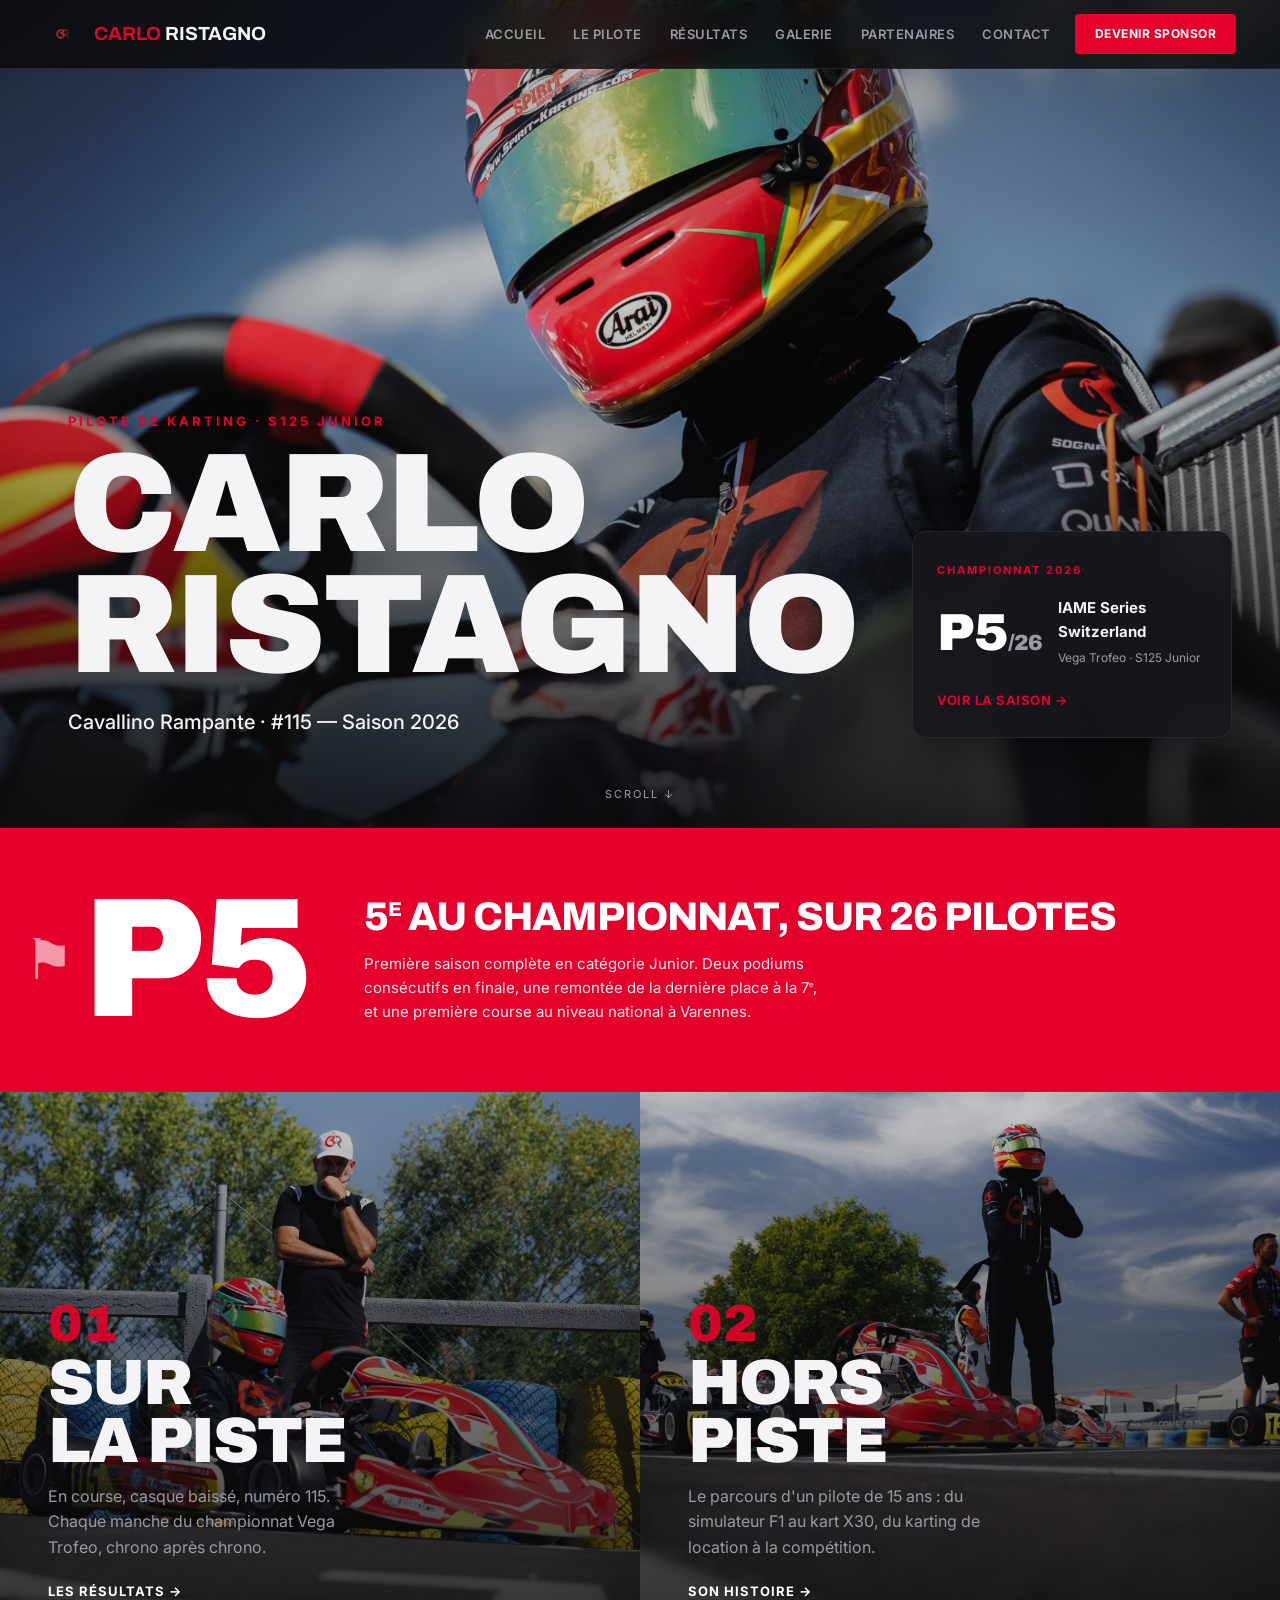
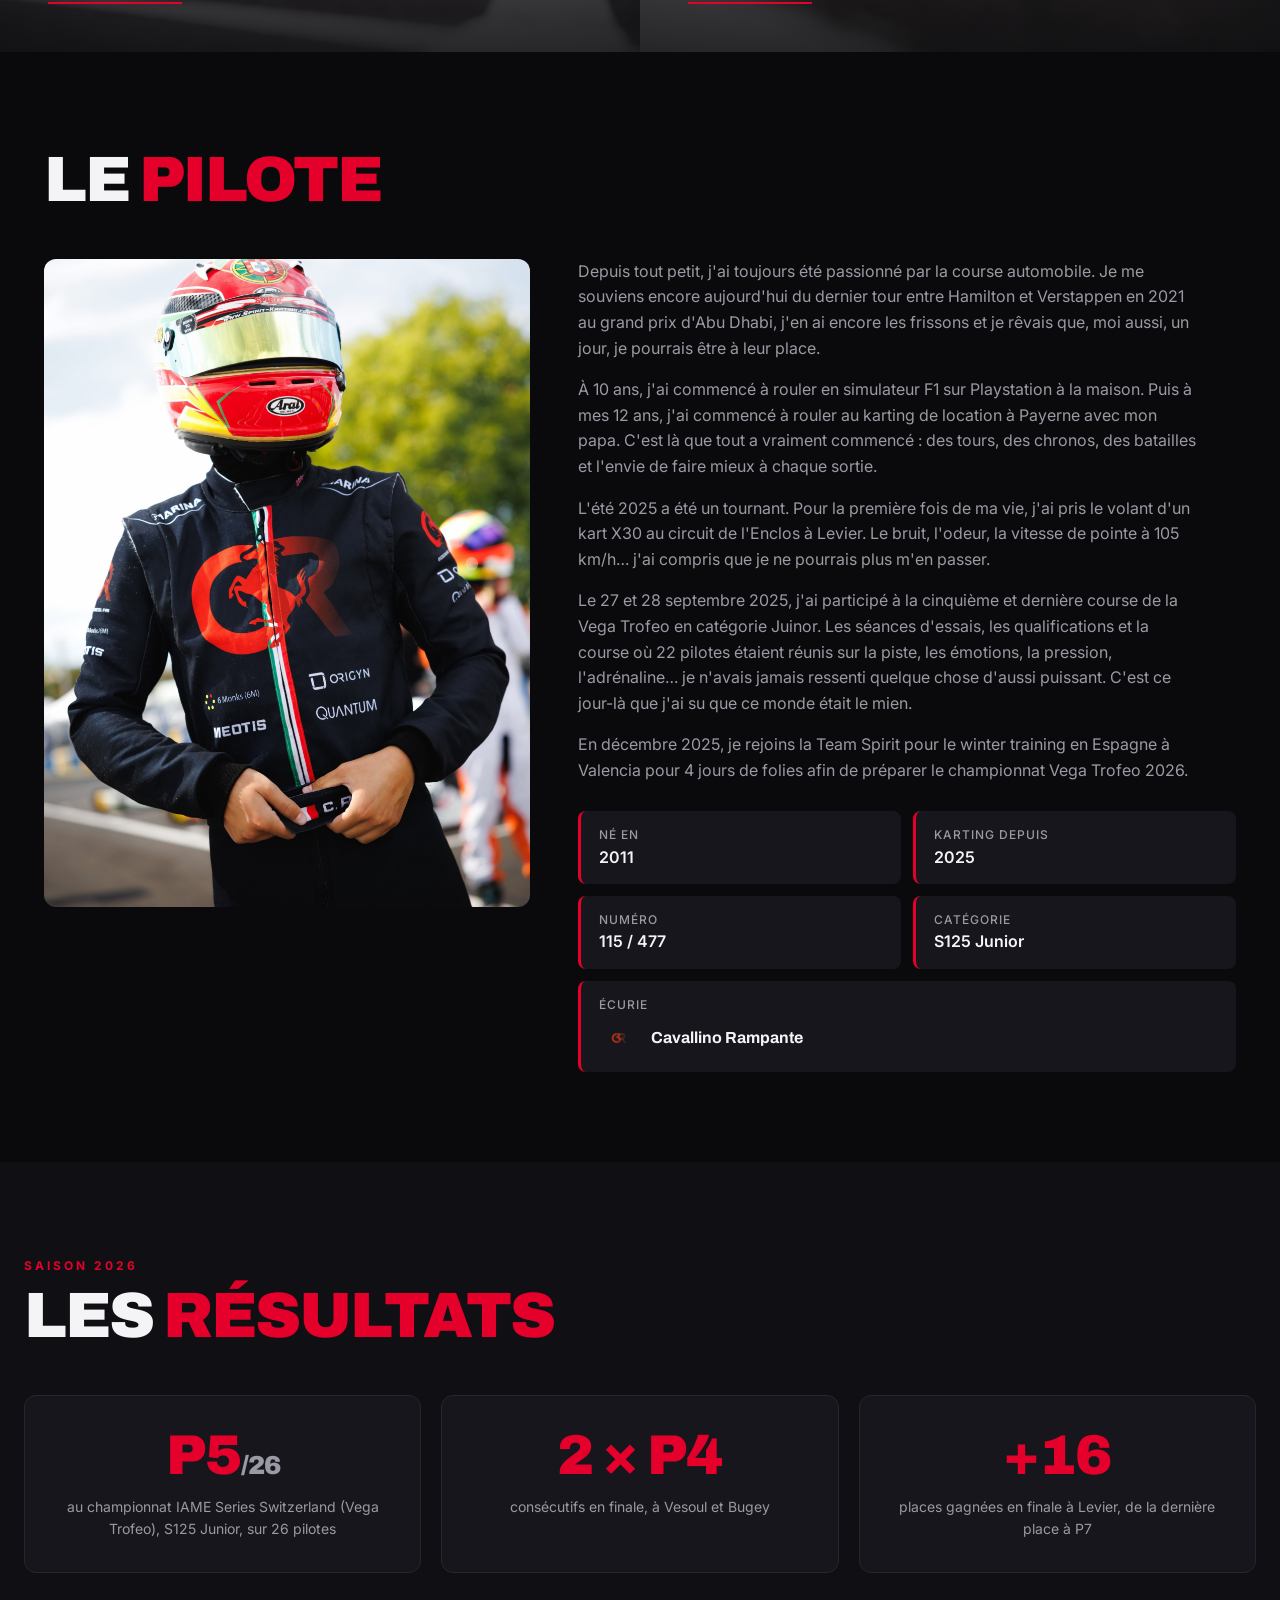
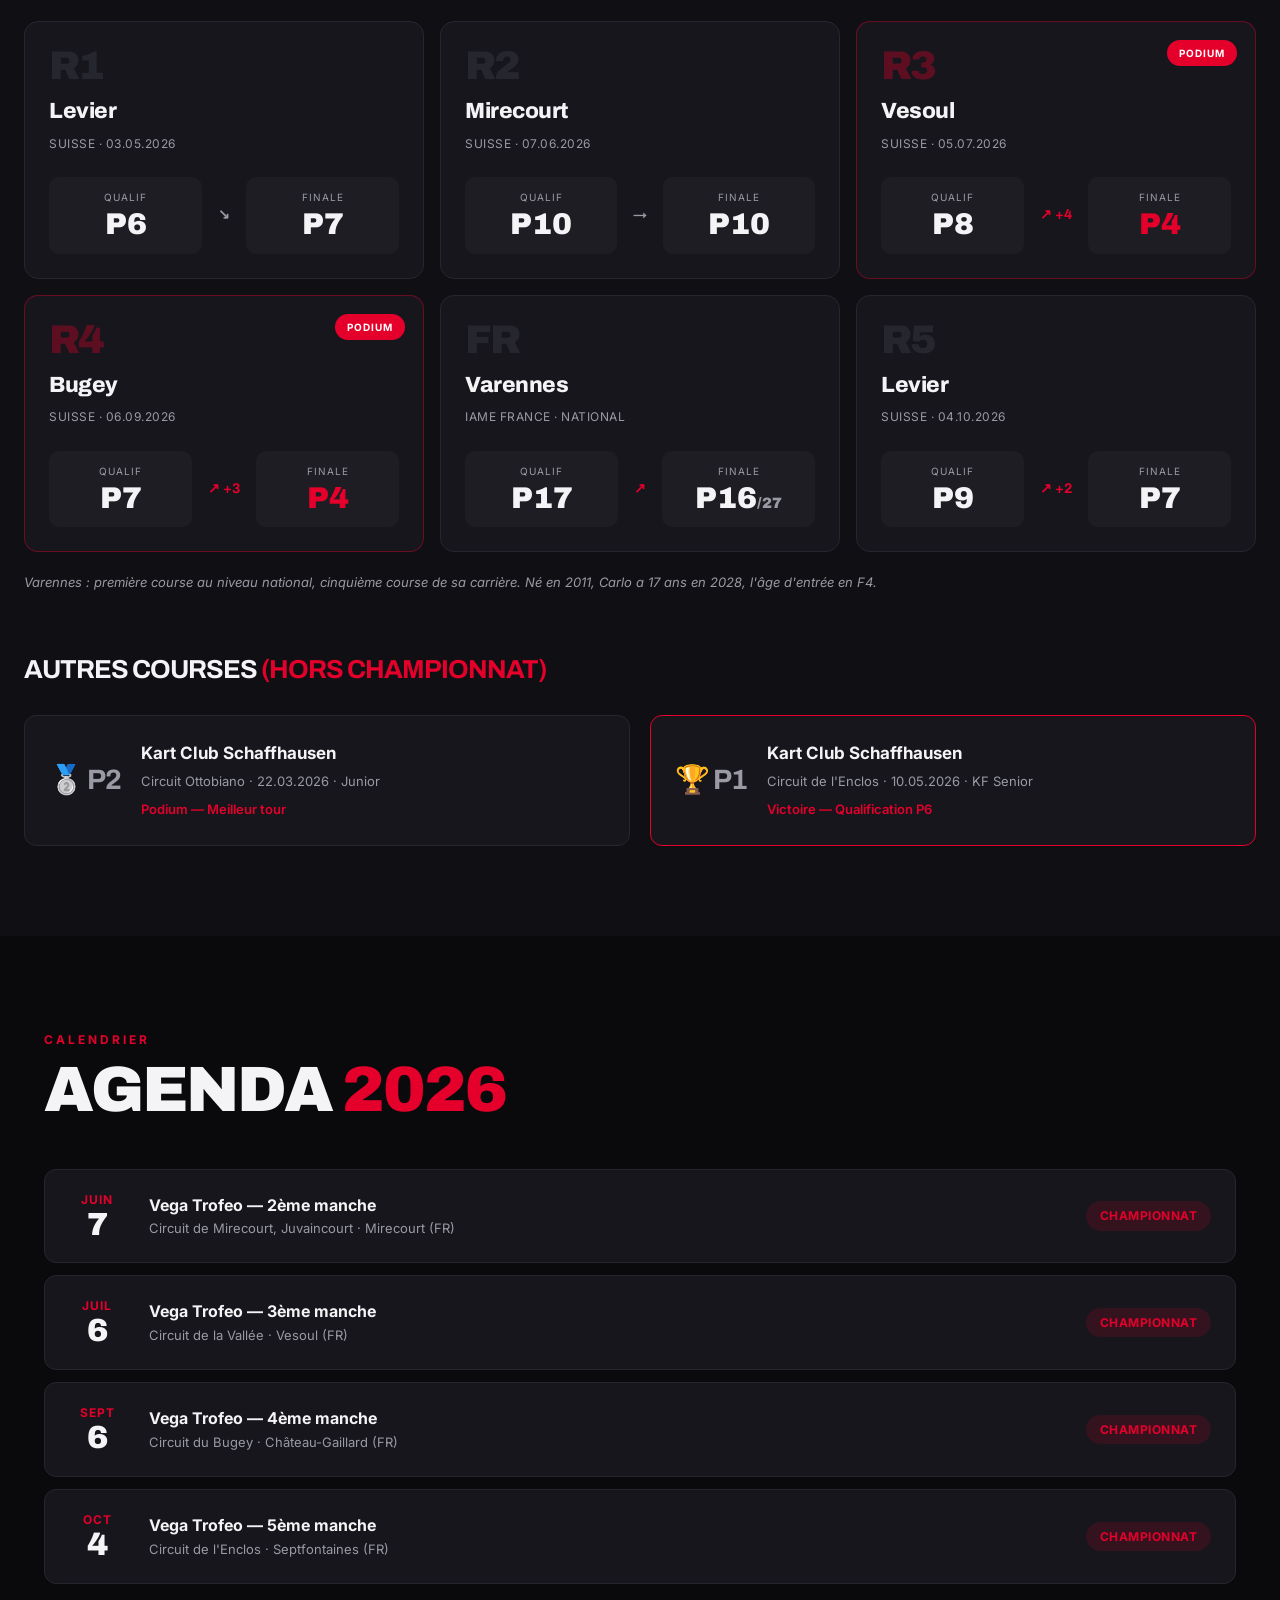
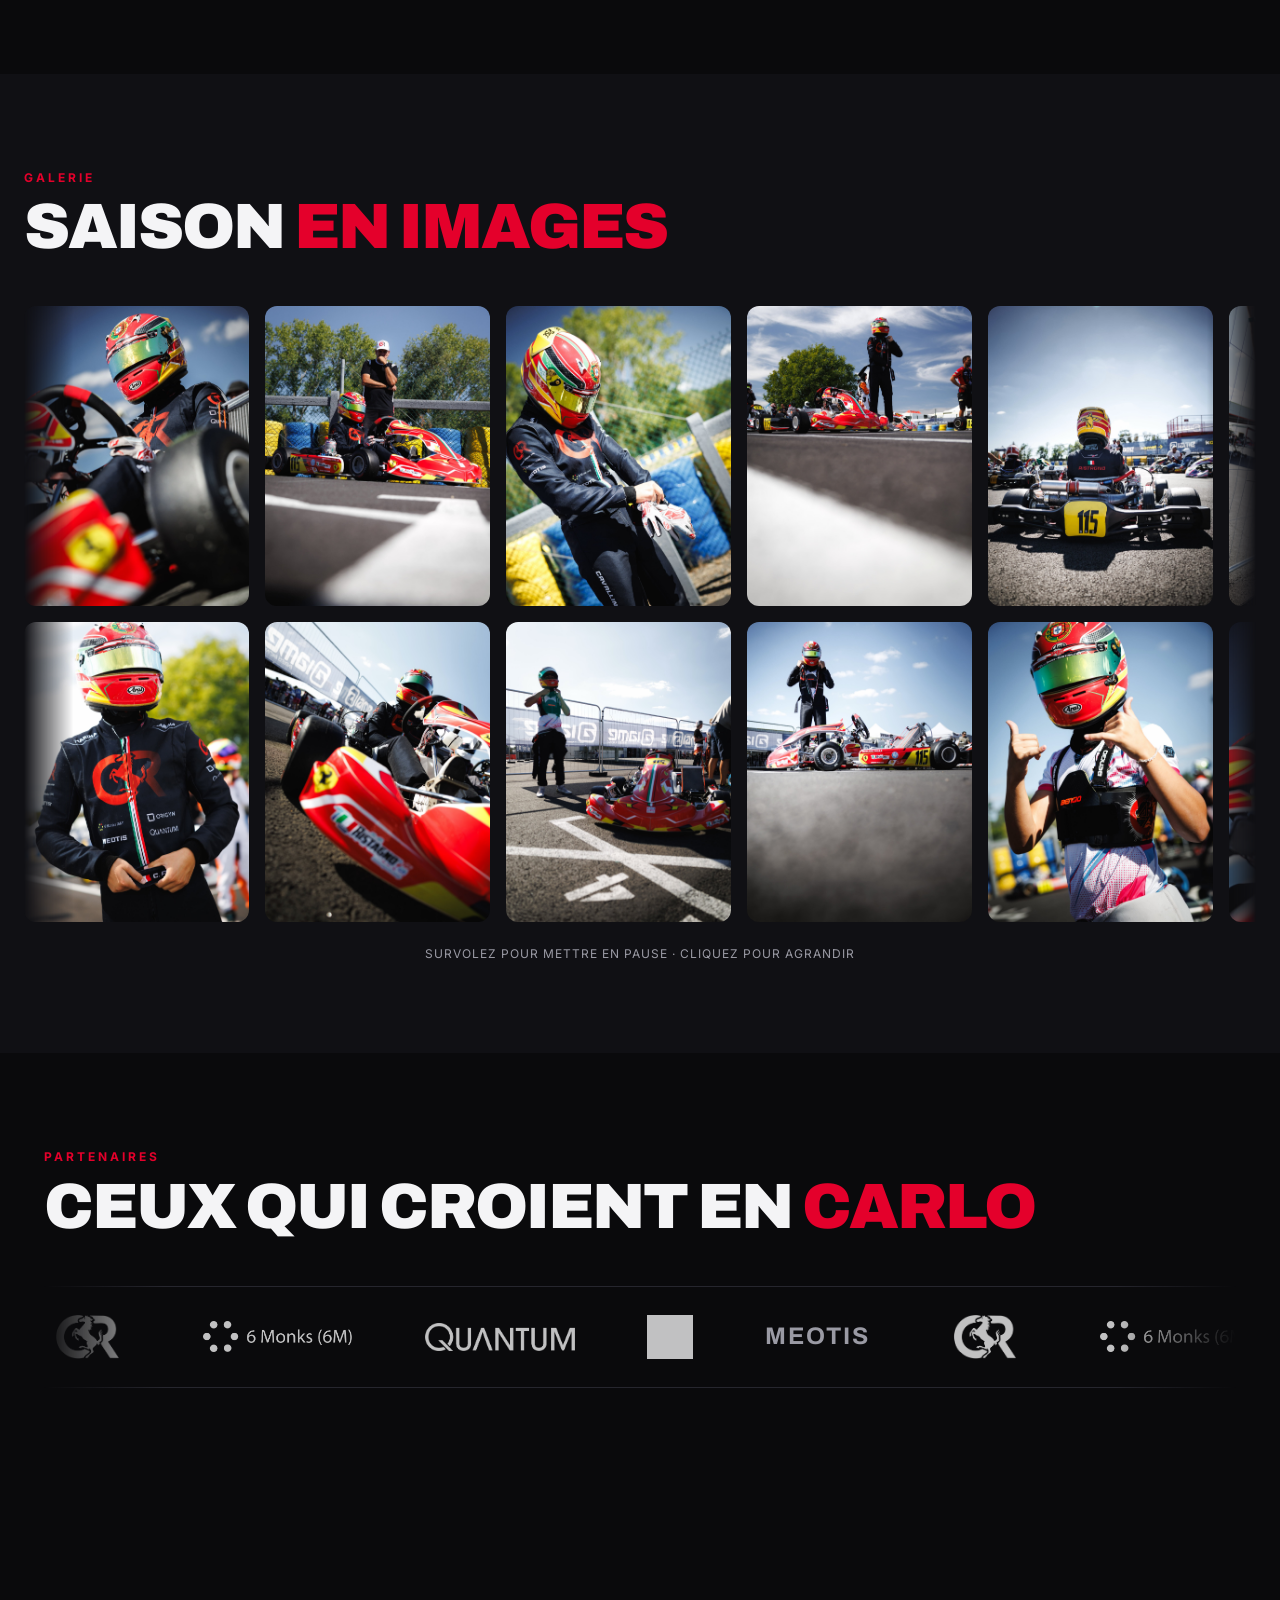
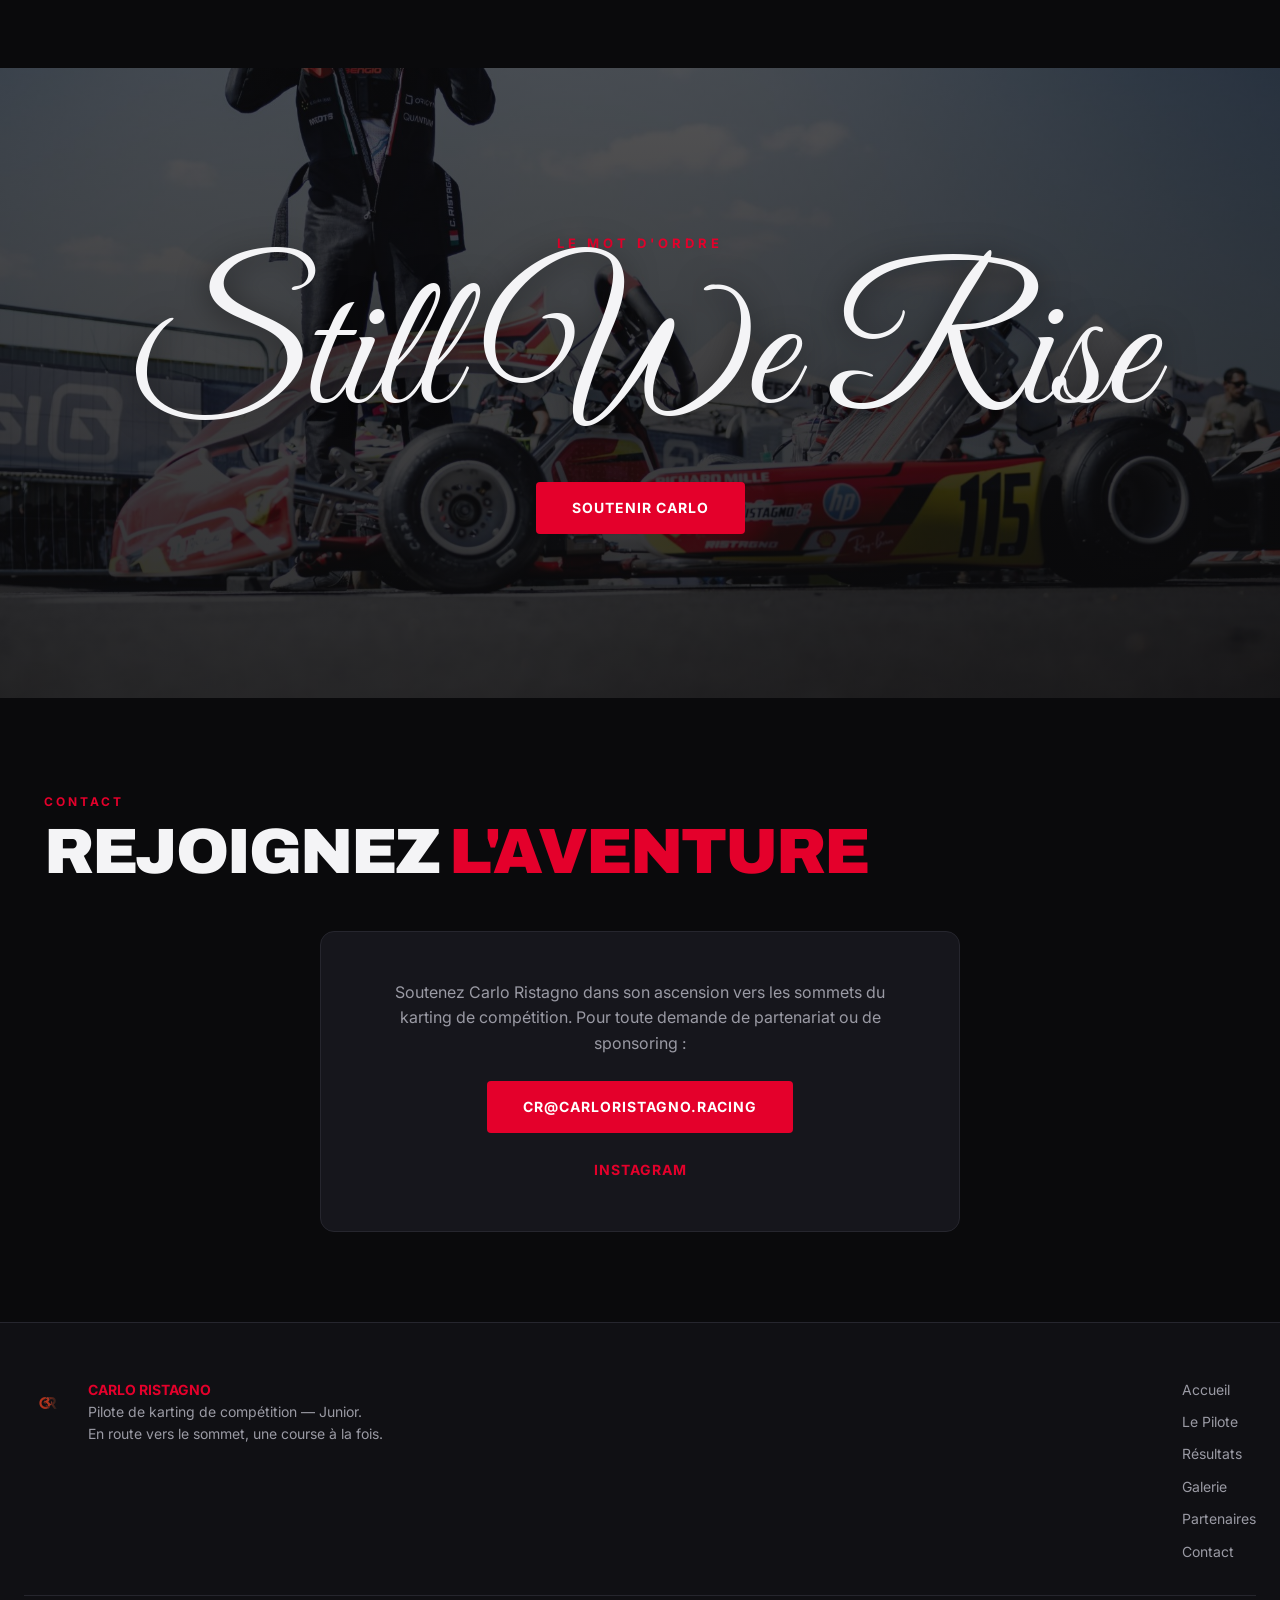
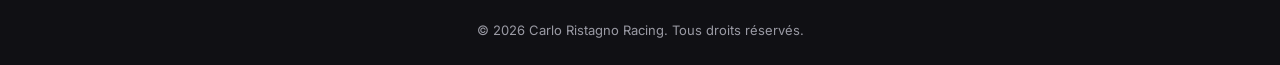
==== index.html @ f5b2ece4 "Galerie filmstrip défilante, cartes résultats, animations scroll, signature Still We Rise - Galerie " ====
<!DOCTYPE html>
<html lang="fr">
<head>
<meta charset="UTF-8">
<meta name="viewport" content="width=device-width, initial-scale=1.0">
<title>Carlo Ristagno Racing — Pilote de karting</title>
<meta name="description" content="Carlo Ristagno, pilote de karting de compétition. Saison 2026 en S125 Junior — Championnat IAME Series Switzerland (Vega Trofeo).">
<link rel="preconnect" href="https://fonts.googleapis.com">
<link rel="preconnect" href="https://fonts.gstatic.com" crossorigin>
<link href="https://fonts.googleapis.com/css2?family=Archivo:wght@500;600;700;800;900&family=Archivo+Narrow:wght@600;700&family=Inter:wght@400;500;600&family=Great+Vibes&display=swap" rel="stylesheet">
<link rel="stylesheet" href="styles.css">
</head>
<body>

<!-- ===== HEADER ===== -->
<header id="site-header">
  <div class="header-inner">
    <a href="#top" class="brand">
      <img src="assets/logo-cr.png" alt="Carlo Ristagno" class="brand-logo">
      <span class="brand-text"><strong>CARLO</strong> RISTAGNO</span>
    </a>
    <nav id="nav">
      <a href="#top">Accueil</a>
      <a href="#pilote">Le Pilote</a>
      <a href="#resultats">Résultats</a>
      <a href="#galerie">Galerie</a>
      <a href="#partenaires">Partenaires</a>
      <a href="#contact">Contact</a>
    </nav>
    <a href="#contact" class="btn-sponsor">Devenir Sponsor</a>
    <button id="burger" aria-label="Menu">☰</button>
  </div>
</header>

<!-- ===== HERO ===== -->
<section id="top" class="hero">
  <div class="hero-media"></div>
  <div class="hero-overlay"></div>
  <div class="hero-content">
    <p class="hero-kicker">PILOTE DE KARTING · S125 JUNIOR</p>
    <h1>CARLO<br>RISTAGNO</h1>
    <p class="hero-sub">Cavallino Rampante · #115 — Saison 2026</p>
  </div>
  <!-- Carte saison flottante -->
  <div class="hero-card">
    <span class="hc-label">Championnat 2026</span>
    <div class="hc-main">
      <span class="hc-pos">P5<small>/26</small></span>
      <div class="hc-detail">
        <strong>IAME Series Switzerland</strong>
        <span>Vega Trofeo · S125 Junior</span>
      </div>
    </div>
    <a href="#resultats" class="hc-link">Voir la saison →</a>
  </div>
  <div class="hero-scroll">SCROLL ↓</div>
</section>

<!-- ===== BANDEAU STAT ICONIQUE ===== -->
<section class="bigstat">
  <div class="bigstat-inner">
    <div class="bigstat-num">
      <span class="bs-flag">⚑</span>
      <span class="bs-val">P5</span>
    </div>
    <div class="bigstat-text">
      <h2>5<sup>e</sup> au championnat, sur 26 pilotes</h2>
      <p>Première saison complète en catégorie Junior. Deux podiums consécutifs en finale, une remontée de la dernière place à la 7<sup>e</sup>, et une première course au niveau national à Varennes.</p>
    </div>
  </div>
</section>

<!-- ===== PANNEAUX ON / OFF TRACK ===== -->
<section class="split">
  <div class="split-panel" style="background-image:url('assets/gallery/02.jpg');background-position:center 20%">
    <div class="split-overlay"></div>
    <div class="split-content">
      <span class="split-eyebrow">01</span>
      <h2>SUR<br>LA PISTE</h2>
      <p>En course, casque baissé, numéro 115. Chaque manche du championnat Vega Trofeo, chrono après chrono.</p>
      <a href="#resultats" class="split-link">Les résultats →</a>
    </div>
  </div>
  <div class="split-panel" style="background-image:url('assets/gallery/07.jpg');background-position:center top">
    <div class="split-overlay"></div>
    <div class="split-content">
      <span class="split-eyebrow">02</span>
      <h2>HORS<br>PISTE</h2>
      <p>Le parcours d'un pilote de 15 ans : du simulateur F1 au kart X30, du karting de location à la compétition.</p>
      <a href="#pilote" class="split-link">Son histoire →</a>
    </div>
  </div>
</section>

<!-- ===== LE PILOTE ===== -->
<section id="pilote" class="section">
  <div class="section-head">
    <h2>Le <span class="accent">Pilote</span></h2>
  </div>
  <div class="pilote-grid">
    <div class="pilote-photo">
      <img src="assets/gallery/pilote.jpg" alt="Carlo Ristagno en combinaison Cavallino Rampante">
    </div>
    <div class="pilote-bio">
      <p>Depuis tout petit, j'ai toujours été passionné par la course automobile. Je me souviens encore aujourd'hui du dernier tour entre Hamilton et Verstappen en 2021 au grand prix d'Abu Dhabi, j'en ai encore les frissons et je rêvais que, moi aussi, un jour, je pourrais être à leur place.</p>
      <p>À 10 ans, j'ai commencé à rouler en simulateur F1 sur Playstation à la maison. Puis à mes 12 ans, j'ai commencé à rouler au karting de location à Payerne avec mon papa. C'est là que tout a vraiment commencé : des tours, des chronos, des batailles et l'envie de faire mieux à chaque sortie.</p>
      <p>L'été 2025 a été un tournant. Pour la première fois de ma vie, j'ai pris le volant d'un kart X30 au circuit de l'Enclos à Levier. Le bruit, l'odeur, la vitesse de pointe à 105 km/h… j'ai compris que je ne pourrais plus m'en passer.</p>
      <p>Le 27 et 28 septembre 2025, j'ai participé à la cinquième et dernière course de la Vega Trofeo en catégorie Juinor. Les séances d'essais, les qualifications et la course où 22 pilotes étaient réunis sur la piste, les émotions, la pression, l'adrénaline… je n'avais jamais ressenti quelque chose d'aussi puissant. C'est ce jour-là que j'ai su que ce monde était le mien.</p>
      <p>En décembre 2025, je rejoins la Team Spirit pour le winter training en Espagne à Valencia pour 4 jours de folies afin de préparer le championnat Vega Trofeo 2026.</p>
      <ul class="pilote-facts">
        <li><span>Né en</span> 2011</li>
        <li><span>Karting depuis</span> 2025</li>
        <li><span>Numéro</span> 115 / 477</li>
        <li><span>Catégorie</span> S125 Junior</li>
        <li class="fact-team"><span>Écurie</span> <a href="https://www.cavallinorampante.ch/" target="_blank" rel="noopener"><img src="assets/logo-cr.png" alt="Cavallino Rampante">Cavallino Rampante</a></li>
      </ul>
    </div>
  </div>
</section>

<!-- ===== RÉSULTATS ===== -->
<section id="resultats" class="section section-alt">
  <div class="section-head">
    <span class="eyebrow">Saison 2026</span>
    <h2>Les <span class="accent">Résultats</span></h2>
  </div>

  <div class="highlight-cards">
    <div class="hl-card">
      <span class="hl-big">P5<small>/26</small></span>
      <p>au championnat IAME Series Switzerland (Vega Trofeo), S125 Junior, sur 26 pilotes</p>
    </div>
    <div class="hl-card">
      <span class="hl-big">2 × P4</span>
      <p>consécutifs en finale, à Vesoul et Bugey</p>
    </div>
    <div class="hl-card">
      <span class="hl-big">+16</span>
      <p>places gagnées en finale à Levier, de la dernière place à P7</p>
    </div>
  </div>

  <div class="rounds">
    <article class="round">
      <div class="round-tag">R1</div>
      <div class="round-circuit"><strong>Levier</strong><span>Suisse · 03.05.2026</span></div>
      <div class="round-prog">
        <div class="rp-cell"><span class="rp-k">Qualif</span><span class="rp-v">P6</span></div>
        <div class="rp-arrow" data-delta="-1">↘</div>
        <div class="rp-cell"><span class="rp-k">Finale</span><span class="rp-v">P7</span></div>
      </div>
    </article>
    <article class="round">
      <div class="round-tag">R2</div>
      <div class="round-circuit"><strong>Mirecourt</strong><span>Suisse · 07.06.2026</span></div>
      <div class="round-prog">
        <div class="rp-cell"><span class="rp-k">Qualif</span><span class="rp-v">P10</span></div>
        <div class="rp-arrow" data-delta="0">→</div>
        <div class="rp-cell"><span class="rp-k">Finale</span><span class="rp-v">P10</span></div>
      </div>
    </article>
    <article class="round round-podium">
      <div class="round-tag">R3</div>
      <div class="round-circuit"><strong>Vesoul</strong><span>Suisse · 05.07.2026</span></div>
      <div class="round-prog">
        <div class="rp-cell"><span class="rp-k">Qualif</span><span class="rp-v">P8</span></div>
        <div class="rp-arrow rp-up" data-delta="+4">↗ +4</div>
        <div class="rp-cell"><span class="rp-k">Finale</span><span class="rp-v rp-win">P4</span></div>
      </div>
      <span class="round-badge">Podium</span>
    </article>
    <article class="round round-podium">
      <div class="round-tag">R4</div>
      <div class="round-circuit"><strong>Bugey</strong><span>Suisse · 06.09.2026</span></div>
      <div class="round-prog">
        <div class="rp-cell"><span class="rp-k">Qualif</span><span class="rp-v">P7</span></div>
        <div class="rp-arrow rp-up" data-delta="+3">↗ +3</div>
        <div class="rp-cell"><span class="rp-k">Finale</span><span class="rp-v rp-win">P4</span></div>
      </div>
      <span class="round-badge">Podium</span>
    </article>
    <article class="round">
      <div class="round-tag">FR</div>
      <div class="round-circuit"><strong>Varennes</strong><span>IAME France · National</span></div>
      <div class="round-prog">
        <div class="rp-cell"><span class="rp-k">Qualif</span><span class="rp-v">P17</span></div>
        <div class="rp-arrow rp-up" data-delta="+1">↗</div>
        <div class="rp-cell"><span class="rp-k">Finale</span><span class="rp-v">P16<small>/27</small></span></div>
      </div>
    </article>
    <article class="round">
      <div class="round-tag">R5</div>
      <div class="round-circuit"><strong>Levier</strong><span>Suisse · 04.10.2026</span></div>
      <div class="round-prog">
        <div class="rp-cell"><span class="rp-k">Qualif</span><span class="rp-v">P9</span></div>
        <div class="rp-arrow rp-up" data-delta="+2">↗ +2</div>
        <div class="rp-cell"><span class="rp-k">Finale</span><span class="rp-v">P7</span></div>
      </div>
    </article>
  </div>
  <p class="table-note">Varennes : première course au niveau national, cinquième course de sa carrière. Né en 2011, Carlo a 17 ans en 2028, l'âge d'entrée en F4.</p>

  <h3 class="subhead">Autres courses <span class="accent">(hors championnat)</span></h3>
  <div class="other-races">
    <div class="other-card podium-card">
      <span class="medal">🥈 P2</span>
      <div>
        <strong>Kart Club Schaffhausen</strong>
        <span>Circuit Ottobiano · 22.03.2026 · Junior</span>
        <em>Podium — Meilleur tour</em>
      </div>
    </div>
    <div class="other-card podium-card win-card">
      <span class="medal">🏆 P1</span>
      <div>
        <strong>Kart Club Schaffhausen</strong>
        <span>Circuit de l'Enclos · 10.05.2026 · KF Senior</span>
        <em>Victoire — Qualification P6</em>
      </div>
    </div>
  </div>
</section>

<!-- ===== AGENDA ===== -->
<section id="agenda" class="section">
  <div class="section-head">
    <span class="eyebrow">Calendrier</span>
    <h2>Agenda <span class="accent">2026</span></h2>
  </div>
  <div class="agenda-list">
    <div class="agenda-item"><div class="agenda-date"><span class="ad-m">JUIN</span><span class="ad-d">7</span></div><div class="agenda-info"><strong>Vega Trofeo — 2ème manche</strong><span>Circuit de Mirecourt, Juvaincourt · Mirecourt (FR)</span></div><span class="agenda-tag">Championnat</span></div>
    <div class="agenda-item"><div class="agenda-date"><span class="ad-m">JUIL</span><span class="ad-d">6</span></div><div class="agenda-info"><strong>Vega Trofeo — 3ème manche</strong><span>Circuit de la Vallée · Vesoul (FR)</span></div><span class="agenda-tag">Championnat</span></div>
    <div class="agenda-item"><div class="agenda-date"><span class="ad-m">SEPT</span><span class="ad-d">6</span></div><div class="agenda-info"><strong>Vega Trofeo — 4ème manche</strong><span>Circuit du Bugey · Château-Gaillard (FR)</span></div><span class="agenda-tag">Championnat</span></div>
    <div class="agenda-item"><div class="agenda-date"><span class="ad-m">OCT</span><span class="ad-d">4</span></div><div class="agenda-info"><strong>Vega Trofeo — 5ème manche</strong><span>Circuit de l'Enclos · Septfontaines (FR)</span></div><span class="agenda-tag">Championnat</span></div>
  </div>
</section>

<!-- ===== GALERIE ===== -->
<section id="galerie" class="section section-alt">
  <div class="section-head">
    <span class="eyebrow">Galerie</span>
    <h2>Saison <span class="accent">en images</span></h2>
  </div>
  <div class="filmstrip">
    <div class="strip strip-a">
      <a class="shot" href="assets/gallery/hero3.jpg"><img src="assets/gallery/hero3.jpg" alt="Carlo dans le kart" loading="lazy"></a>
      <a class="shot" href="assets/gallery/02.jpg"><img src="assets/gallery/02.jpg" alt="Carlo en piste" loading="lazy"></a>
      <a class="shot" href="assets/gallery/05.jpg"><img src="assets/gallery/05.jpg" alt="Grille de départ" loading="lazy"></a>
      <a class="shot" href="assets/gallery/07.jpg"><img src="assets/gallery/07.jpg" alt="Avant la course" loading="lazy"></a>
      <a class="shot" href="assets/gallery/09.jpg"><img src="assets/gallery/09.jpg" alt="Pré-grille" loading="lazy"></a>
      <a class="shot" href="assets/gallery/11.jpg"><img src="assets/gallery/11.jpg" alt="Avec l'équipe" loading="lazy"></a>
      <!-- duplication pour boucle -->
      <a class="shot" href="assets/gallery/hero3.jpg" aria-hidden="true"><img src="assets/gallery/hero3.jpg" alt="" loading="lazy"></a>
      <a class="shot" href="assets/gallery/02.jpg" aria-hidden="true"><img src="assets/gallery/02.jpg" alt="" loading="lazy"></a>
      <a class="shot" href="assets/gallery/05.jpg" aria-hidden="true"><img src="assets/gallery/05.jpg" alt="" loading="lazy"></a>
      <a class="shot" href="assets/gallery/07.jpg" aria-hidden="true"><img src="assets/gallery/07.jpg" alt="" loading="lazy"></a>
      <a class="shot" href="assets/gallery/09.jpg" aria-hidden="true"><img src="assets/gallery/09.jpg" alt="" loading="lazy"></a>
      <a class="shot" href="assets/gallery/11.jpg" aria-hidden="true"><img src="assets/gallery/11.jpg" alt="" loading="lazy"></a>
    </div>
    <div class="strip strip-b">
      <a class="shot" href="assets/gallery/12.jpg"><img src="assets/gallery/12.jpg" alt="Kart #115 de face" loading="lazy"></a>
      <a class="shot" href="assets/gallery/03.jpg"><img src="assets/gallery/03.jpg" alt="Au stand" loading="lazy"></a>
      <a class="shot" href="assets/gallery/06.jpg"><img src="assets/gallery/06.jpg" alt="Paddock" loading="lazy"></a>
      <a class="shot" href="assets/gallery/08.jpg"><img src="assets/gallery/08.jpg" alt="Kart #115" loading="lazy"></a>
      <a class="shot" href="assets/gallery/10.jpg"><img src="assets/gallery/10.jpg" alt="Sur le circuit" loading="lazy"></a>
      <a class="shot" href="assets/gallery/01.jpg"><img src="assets/gallery/01.jpg" alt="Varennes" loading="lazy"></a>
      <!-- duplication pour boucle -->
      <a class="shot" href="assets/gallery/12.jpg" aria-hidden="true"><img src="assets/gallery/12.jpg" alt="" loading="lazy"></a>
      <a class="shot" href="assets/gallery/03.jpg" aria-hidden="true"><img src="assets/gallery/03.jpg" alt="" loading="lazy"></a>
      <a class="shot" href="assets/gallery/06.jpg" aria-hidden="true"><img src="assets/gallery/06.jpg" alt="" loading="lazy"></a>
      <a class="shot" href="assets/gallery/08.jpg" aria-hidden="true"><img src="assets/gallery/08.jpg" alt="" loading="lazy"></a>
      <a class="shot" href="assets/gallery/10.jpg" aria-hidden="true"><img src="assets/gallery/10.jpg" alt="" loading="lazy"></a>
      <a class="shot" href="assets/gallery/01.jpg" aria-hidden="true"><img src="assets/gallery/01.jpg" alt="" loading="lazy"></a>
    </div>
  </div>
  <p class="strip-hint">Survolez pour mettre en pause · cliquez pour agrandir</p>
</section>

<!-- ===== PARTENAIRES (marquee) ===== -->
<section id="partenaires" class="section">
  <div class="section-head">
    <span class="eyebrow">Partenaires</span>
    <h2>Ceux qui croient en <span class="accent">Carlo</span></h2>
  </div>
  <div class="marquee">
    <div class="marquee-track">
      <a class="m-logo" href="https://www.origyn.com/" target="_blank" rel="noopener"><img src="assets/partners/origyn-black.png" alt="Origyn"></a>
      <a class="m-logo" href="https://www.6m.lu/" target="_blank" rel="noopener"><img src="assets/partners/6monks.png" alt="6 Monks"></a>
      <a class="m-logo" href="https://quantumagency.ai/" target="_blank" rel="noopener"><img src="assets/partners/quantum.png" alt="Quantum Agency"></a>
      <a class="m-logo" href="https://adl.ch/" target="_blank" rel="noopener"><img src="assets/partners/adl.png" alt="ADL publicité"></a>
      <span class="m-logo m-text">MEOTIS</span>
      <!-- duplication pour boucle -->
      <a class="m-logo" href="https://www.origyn.com/" target="_blank" rel="noopener" aria-hidden="true"><img src="assets/partners/origyn-black.png" alt=""></a>
      <a class="m-logo" href="https://www.6m.lu/" target="_blank" rel="noopener" aria-hidden="true"><img src="assets/partners/6monks.png" alt=""></a>
      <a class="m-logo" href="https://quantumagency.ai/" target="_blank" rel="noopener" aria-hidden="true"><img src="assets/partners/quantum.png" alt=""></a>
      <a class="m-logo" href="https://adl.ch/" target="_blank" rel="noopener" aria-hidden="true"><img src="assets/partners/adl.png" alt=""></a>
      <span class="m-logo m-text" aria-hidden="true">MEOTIS</span>
    </div>
  </div>
  <div class="partners-detail">
    <a class="pd-item" href="https://www.origyn.com/" target="_blank" rel="noopener"><strong>Origyn Foundation</strong><span>Secure your assets, intellectual property, and identity fully on-chain.</span></a>
    <a class="pd-item" href="https://www.6m.lu/" target="_blank" rel="noopener"><strong>6 Monks</strong><span>Alternative Investment Fund Manager — Private Equity and Web3.</span></a>
    <a class="pd-item" href="https://quantumagency.ai/" target="_blank" rel="noopener"><strong>Quantum Agency</strong><span>Organic strategies for sustainable, authentic engagement.</span></a>
    <a class="pd-item" href="https://adl.ch/" target="_blank" rel="noopener"><strong>ADL publicité</strong><span>Solutions sur mesure pour vos réalisations publicitaires.</span></a>
    <span class="pd-item"><strong>Meotis</strong><span>The Intelligence of Motion</span></span>
  </div>
</section>

<!-- ===== TAGLINE CLOTURE ===== -->
<section class="closer">
  <div class="closer-media"></div>
  <div class="closer-overlay"></div>
  <div class="closer-content">
    <p class="closer-kicker">LE MOT D'ORDRE</p>
    <h2>Still We Rise</h2>
    <a href="#contact" class="btn-primary">Soutenir Carlo</a>
  </div>
</section>

<!-- ===== CONTACT ===== -->
<section id="contact" class="section">
  <div class="section-head">
    <span class="eyebrow">Contact</span>
    <h2>Rejoignez <span class="accent">l'aventure</span></h2>
  </div>
  <div class="contact-box">
    <p>Soutenez Carlo Ristagno dans son ascension vers les sommets du karting de compétition. Pour toute demande de partenariat ou de sponsoring :</p>
    <a href="mailto:cr@carloristagno.racing" class="btn-primary">cr@carloristagno.racing</a>
    <div class="socials">
      <a href="https://www.instagram.com/carlo.ristagno" target="_blank" rel="noopener">Instagram</a>
    </div>
  </div>
</section>

<!-- ===== FOOTER ===== -->
<footer>
  <div class="footer-inner">
    <div class="footer-brand">
      <img src="assets/logo-cr.png" alt="Carlo Ristagno">
      <p><strong>CARLO RISTAGNO</strong><br>Pilote de karting de compétition — Junior.<br>En route vers le sommet, une course à la fois.</p>
    </div>
    <nav class="footer-nav">
      <a href="#top">Accueil</a>
      <a href="#pilote">Le Pilote</a>
      <a href="#resultats">Résultats</a>
      <a href="#galerie">Galerie</a>
      <a href="#partenaires">Partenaires</a>
      <a href="#contact">Contact</a>
    </nav>
  </div>
  <p class="copyright">© 2026 Carlo Ristagno Racing. Tous droits réservés.</p>
</footer>

<div id="lightbox" class="lightbox"><img src="" alt=""><span class="lb-close">×</span></div>
<script src="script.js"></script>
</body>
</html>
---- styles.css ----
:root{
  --red:#e4002b;--red-dark:#b00020;
  --bg:#0a0a0c;--bg-alt:#101014;--card:#16161c;--card-hover:#1c1c24;
  --txt:#f4f4f6;--txt-dim:#9a9aa4;--line:#26262e;
  --maxw:1240px;
}
*{margin:0;padding:0;box-sizing:border-box}
html{scroll-behavior:smooth;scroll-padding-top:72px}
body{font-family:'Inter',sans-serif;background:var(--bg);color:var(--txt);line-height:1.6;overflow-x:hidden}
h1,h2,h3,.hl-big,.brand-text,.ad-d,.medal,.hc-pos,.bs-val{font-family:'Archivo',sans-serif;letter-spacing:-1px}
a{color:inherit;text-decoration:none}
.accent{color:var(--red)}
img{max-width:100%;display:block}
sup{font-size:.5em;vertical-align:super}

/* HEADER */
#site-header{position:fixed;top:0;left:0;right:0;z-index:100;background:rgba(10,10,12,.82);backdrop-filter:blur(14px);border-bottom:1px solid var(--line);transition:box-shadow .3s}
.header-inner{max-width:var(--maxw);margin:0 auto;padding:0 24px;height:68px;display:flex;align-items:center;gap:24px}
.brand{display:flex;align-items:center;gap:12px;margin-right:auto}
.brand-logo{height:38px;width:auto}
.brand-text{font-size:19px;font-weight:700;letter-spacing:0}
.brand-text strong{color:var(--red)}
#nav{display:flex;gap:28px}
#nav a{font-size:13px;font-weight:600;color:var(--txt-dim);transition:color .2s;text-transform:uppercase;letter-spacing:.5px}
#nav a:hover{color:var(--txt)}
.btn-sponsor{background:var(--red);color:#fff;padding:10px 20px;border-radius:4px;font-size:12px;font-weight:700;text-transform:uppercase;letter-spacing:.5px;transition:background .2s}
.btn-sponsor:hover{background:var(--red-dark)}
#burger{display:none;background:none;border:none;color:#fff;font-size:24px;cursor:pointer}

/* HERO */
.hero{position:relative;height:92vh;min-height:620px;display:flex;align-items:flex-end;overflow:hidden}
.hero-media{position:absolute;inset:0;background:url('assets/gallery/hero3.jpg') center 15%/cover no-repeat}
.hero-overlay{position:absolute;inset:0;background:linear-gradient(180deg,rgba(10,10,12,.3) 0%,rgba(10,10,12,.15) 40%,rgba(10,10,12,.9) 100%)}
.hero-content{position:relative;z-index:2;padding:0 48px 90px;max-width:var(--maxw);margin:0 auto;width:100%}
.hero-kicker{color:var(--red);font-weight:700;letter-spacing:3px;font-size:13px;margin-bottom:12px}
.hero h1{font-size:clamp(56px,11vw,150px);font-weight:900;line-height:.86;text-transform:uppercase;letter-spacing:-3px}
.hero-sub{font-size:clamp(15px,2vw,20px);color:var(--txt);margin-top:20px;font-weight:500}
.hero-scroll{position:absolute;bottom:24px;left:50%;transform:translateX(-50%);z-index:2;font-size:11px;letter-spacing:2px;color:var(--txt-dim);animation:bob 2s infinite}
@keyframes bob{0%,100%{transform:translateX(-50%) translateY(0)}50%{transform:translateX(-50%) translateY(6px)}}
/* Carte saison flottante */
.hero-card{position:absolute;z-index:3;right:48px;bottom:90px;background:rgba(22,22,28,.92);backdrop-filter:blur(16px);border:1px solid var(--line);border-radius:14px;padding:24px;width:320px;box-shadow:0 20px 60px rgba(0,0,0,.5)}
.hc-label{font-size:11px;text-transform:uppercase;letter-spacing:2px;color:var(--red);font-weight:700}
.hc-main{display:flex;align-items:center;gap:16px;margin:14px 0 18px}
.hc-pos{font-size:52px;font-weight:900;line-height:1;color:#fff}
.hc-pos small{font-size:22px;color:var(--txt-dim)}
.hc-detail strong{display:block;font-size:15px}
.hc-detail span{font-size:12px;color:var(--txt-dim)}
.hc-link{color:var(--red);font-weight:700;font-size:13px;text-transform:uppercase;letter-spacing:.5px}

/* BIG STAT */
.bigstat{background:var(--red);color:#fff;padding:64px 24px}
.bigstat-inner{max-width:var(--maxw);margin:0 auto;display:flex;align-items:center;gap:56px;flex-wrap:wrap}
.bigstat-num{display:flex;align-items:center;gap:8px;flex-shrink:0}
.bs-flag{font-size:56px;opacity:.6}
.bs-val{font-size:clamp(90px,14vw,170px);font-weight:900;line-height:.8;letter-spacing:-5px}
.bigstat-text{flex:1;min-width:280px}
.bigstat-text h2{font-size:clamp(26px,3.5vw,40px);font-weight:800;line-height:1.05;text-transform:uppercase;letter-spacing:-1px}
.bigstat-text p{margin-top:14px;font-size:15px;max-width:52ch;opacity:.92}

/* SPLIT PANELS */
.split{display:grid;grid-template-columns:1fr 1fr;min-height:560px}
.split-panel{position:relative;background-size:cover;background-position:center;display:flex;align-items:flex-end;overflow:hidden}
.split-panel::before{content:"";position:absolute;inset:0;background-size:cover;background-position:center;transition:transform .6s ease;z-index:0}
.split-overlay{position:absolute;inset:0;background:linear-gradient(180deg,rgba(10,10,12,.2),rgba(10,10,12,.88));z-index:1}
.split-content{position:relative;z-index:2;padding:48px}
.split-eyebrow{font-family:'Archivo';font-size:52px;font-weight:900;color:var(--red);line-height:1;opacity:.9}
.split-content h2{font-size:clamp(38px,5vw,64px);font-weight:900;line-height:.9;text-transform:uppercase;margin:4px 0 14px;letter-spacing:-2px}
.split-content p{color:var(--txt-dim);max-width:34ch;margin-bottom:18px}
.split-link{color:#fff;font-weight:700;text-transform:uppercase;letter-spacing:1px;font-size:13px;border-bottom:2px solid var(--red);padding-bottom:3px}

/* SECTIONS */
.section{max-width:var(--maxw);margin:0 auto;padding:90px 24px}
.section-alt{max-width:none;background:var(--bg-alt)}
.section-alt>*{max-width:var(--maxw);margin-left:auto;margin-right:auto}
.section-head{margin-bottom:48px}
.eyebrow{color:var(--red);font-weight:700;text-transform:uppercase;letter-spacing:3px;font-size:12px}
.section-head h2{font-size:clamp(36px,6vw,64px);font-weight:900;text-transform:uppercase;margin-top:8px;line-height:.95;letter-spacing:-2px}
.subhead{font-size:26px;font-weight:700;text-transform:uppercase;margin:56px 0 24px;letter-spacing:-1px}

/* PILOTE */
.pilote-grid{display:grid;grid-template-columns:0.85fr 1.15fr;gap:48px;align-items:start}
.pilote-photo img{border-radius:12px;width:100%;aspect-ratio:3/4;object-fit:cover;object-position:top}
.pilote-bio p{color:var(--txt-dim);margin-bottom:16px;max-width:62ch}
.pilote-facts{list-style:none;display:grid;grid-template-columns:1fr 1fr;gap:12px;margin-top:28px}
.pilote-facts li{background:var(--card);padding:14px 18px;border-radius:8px;border-left:3px solid var(--red);font-weight:600}
.pilote-facts span{display:block;font-size:12px;text-transform:uppercase;letter-spacing:1px;color:var(--txt-dim);font-weight:500}
.fact-team{grid-column:1 / -1;transition:border-color .2s}
.fact-team:hover{border-color:var(--red)}
.fact-team a{display:flex;align-items:center;gap:12px;margin-top:4px;font-family:'Archivo';font-weight:700;font-size:16px}
.fact-team img{height:40px;width:auto;flex-shrink:0}

/* HIGHLIGHT CARDS */
.highlight-cards{display:grid;grid-template-columns:repeat(3,1fr);gap:20px;margin-bottom:48px}
.hl-card{background:var(--card);border-radius:12px;padding:32px;text-align:center;border:1px solid var(--line)}
.hl-big{font-size:56px;font-weight:900;color:var(--red);line-height:1;display:block;margin-bottom:12px}
.hl-big small{font-size:26px;color:var(--txt-dim)}
.hl-card p{color:var(--txt-dim);font-size:14px}

/* RESULTS — cartes manches */
.rounds{display:grid;grid-template-columns:repeat(3,1fr);gap:16px}
.round{position:relative;background:var(--card);border:1px solid var(--line);border-radius:14px;padding:24px;overflow:hidden;transition:border-color .2s,transform .2s}
.round:hover{border-color:#3a3a44;transform:translateY(-3px)}
.round-tag{font-family:'Archivo';font-size:40px;font-weight:900;color:var(--line);line-height:1;letter-spacing:-2px}
.round-circuit{margin:8px 0 22px}
.round-circuit strong{font-family:'Archivo';font-size:22px;font-weight:800;display:block;letter-spacing:-.5px}
.round-circuit span{font-size:12px;color:var(--txt-dim);text-transform:uppercase;letter-spacing:.5px}
.round-prog{display:flex;align-items:center;gap:16px}
.rp-cell{flex:1;text-align:center;background:rgba(255,255,255,.03);border-radius:10px;padding:12px 8px}
.rp-k{display:block;font-size:10px;text-transform:uppercase;letter-spacing:1px;color:var(--txt-dim);margin-bottom:4px}
.rp-v{font-family:'Archivo';font-size:30px;font-weight:900;line-height:1;font-variant-numeric:tabular-nums}
.rp-v small{font-size:15px;color:var(--txt-dim)}
.rp-win{color:var(--red)}
.rp-arrow{font-family:'Archivo';font-size:14px;font-weight:700;color:var(--txt-dim);white-space:nowrap}
.rp-up{color:var(--red)}
.round-podium{border-color:rgba(228,0,43,.4)}
.round-podium .round-tag{color:rgba(228,0,43,.35)}
.round-badge{position:absolute;top:18px;right:18px;background:var(--red);color:#fff;font-size:10px;font-weight:700;text-transform:uppercase;letter-spacing:1px;padding:5px 12px;border-radius:20px}
.table-note{color:var(--txt-dim);font-size:13px;margin-top:20px;font-style:italic}

/* OTHER RACES */
.other-races{display:grid;grid-template-columns:1fr 1fr;gap:20px}
.other-card{background:var(--card);border-radius:12px;padding:24px;display:flex;gap:20px;align-items:center;border:1px solid var(--line)}
.other-card .medal{font-size:28px;font-weight:700;white-space:nowrap}
.other-card strong{display:block;font-size:17px}
.other-card span{display:block;color:var(--txt-dim);font-size:13px;margin:4px 0}
.other-card em{color:var(--red);font-size:13px;font-style:normal;font-weight:600}
.win-card{border-color:var(--red)}

/* AGENDA */
.agenda-list{display:flex;flex-direction:column;gap:12px}
.agenda-item{display:flex;align-items:center;gap:24px;background:var(--card);border-radius:12px;padding:20px 24px;border:1px solid var(--line)}
.agenda-date{text-align:center;min-width:56px}
.ad-m{display:block;font-size:12px;color:var(--red);font-weight:700;letter-spacing:1px}
.ad-d{font-size:32px;font-weight:900;line-height:1}
.agenda-info{margin-right:auto}
.agenda-info strong{font-size:16px}
.agenda-info span{display:block;color:var(--txt-dim);font-size:13px}
.agenda-tag{background:rgba(228,0,43,.15);color:var(--red);padding:5px 14px;border-radius:20px;font-size:12px;font-weight:700;text-transform:uppercase;letter-spacing:.5px}

/* GALLERY — bandes-film défilantes (ratio préservé, pas de recadrage) */
.filmstrip{display:flex;flex-direction:column;gap:16px;overflow:hidden;-webkit-mask-image:linear-gradient(90deg,transparent,#000 4%,#000 96%,transparent);mask-image:linear-gradient(90deg,transparent,#000 4%,#000 96%,transparent)}
.strip{display:flex;gap:16px;width:max-content}
.strip-a{animation:slideL 60s linear infinite}
.strip-b{animation:slideR 60s linear infinite}
.filmstrip:hover .strip{animation-play-state:paused}
@keyframes slideL{from{transform:translateX(0)}to{transform:translateX(-50%)}}
@keyframes slideR{from{transform:translateX(-50%)}to{transform:translateX(0)}}
.shot{flex-shrink:0;height:300px;border-radius:12px;overflow:hidden;cursor:pointer;position:relative}
.shot img{height:100%;width:auto;display:block;transition:transform .5s ease,filter .3s}
.shot::after{content:"";position:absolute;inset:0;background:rgba(228,0,43,0);transition:background .3s}
.shot:hover img{transform:scale(1.04)}
.shot:hover::after{background:rgba(228,0,43,.12)}
.strip-hint{text-align:center;color:var(--txt-dim);font-size:12px;margin-top:22px;text-transform:uppercase;letter-spacing:1px}
@media(prefers-reduced-motion:reduce){.strip-a,.strip-b{animation:none}.filmstrip{overflow-x:auto}}

/* PARTNERS — marquee */
.marquee{overflow:hidden;position:relative;padding:28px 0;border-top:1px solid var(--line);border-bottom:1px solid var(--line);margin-bottom:40px;-webkit-mask-image:linear-gradient(90deg,transparent,#000 10%,#000 90%,transparent);mask-image:linear-gradient(90deg,transparent,#000 10%,#000 90%,transparent)}
.marquee-track{display:flex;align-items:center;gap:72px;width:max-content;animation:scroll 28s linear infinite}
.marquee:hover .marquee-track{animation-play-state:paused}
@keyframes scroll{from{transform:translateX(0)}to{transform:translateX(-50%)}}
.m-logo{flex-shrink:0;height:44px;display:flex;align-items:center;justify-content:center}
.m-logo img{max-height:44px;max-width:150px;width:auto;object-fit:contain;filter:brightness(0) invert(1);opacity:.75;transition:opacity .2s}
.m-logo:hover img{opacity:1}
.m-text{font-family:'Archivo';font-size:24px;font-weight:700;letter-spacing:2px;color:var(--txt-dim)}
.partners-detail{display:grid;grid-template-columns:repeat(5,1fr);gap:16px}
.pd-item{background:var(--card);border:1px solid var(--line);border-radius:10px;padding:20px;transition:border-color .2s}
.pd-item:hover{border-color:var(--red)}
.pd-item strong{display:block;font-size:15px;margin-bottom:8px}
.pd-item span{font-size:12px;color:var(--txt-dim);line-height:1.5}

/* CLOSER tagline */
.closer{position:relative;min-height:70vh;display:flex;align-items:center;justify-content:center;text-align:center;overflow:hidden}
.closer-media{position:absolute;inset:0;background:url('assets/gallery/08.jpg') center 30%/cover no-repeat}
.closer-overlay{position:absolute;inset:0;background:linear-gradient(180deg,rgba(10,10,12,.7),rgba(10,10,12,.85))}
.closer-content{position:relative;z-index:2;padding:40px 24px}
.closer-kicker{color:var(--red);font-weight:700;letter-spacing:4px;font-size:13px;margin-bottom:16px}
.closer-content h2{font-family:'Great Vibes',cursive;font-size:clamp(70px,15vw,190px);font-weight:400;line-height:.95;text-transform:none;letter-spacing:0;margin-bottom:32px;text-shadow:0 4px 30px rgba(0,0,0,.5)}

/* BUTTONS */
.btn-primary{display:inline-block;background:var(--red);color:#fff;padding:15px 36px;border-radius:4px;font-weight:700;text-transform:uppercase;letter-spacing:1px;font-size:14px;transition:transform .15s,background .2s}
.btn-primary:hover{background:var(--red-dark);transform:translateY(-2px)}

/* CONTACT */
.contact-box{background:var(--card);border-radius:14px;padding:48px;text-align:center;border:1px solid var(--line);max-width:640px;margin:0 auto}
.contact-box p{color:var(--txt-dim);margin-bottom:24px}
.socials{margin-top:24px}
.socials a{color:var(--red);font-weight:700;text-transform:uppercase;letter-spacing:1px;font-size:14px}

/* FOOTER */
footer{background:var(--bg-alt);border-top:1px solid var(--line);padding:56px 24px 24px}
.footer-inner{max-width:var(--maxw);margin:0 auto;display:flex;justify-content:space-between;gap:40px;flex-wrap:wrap;padding-bottom:32px;border-bottom:1px solid var(--line)}
.footer-brand{display:flex;gap:16px;align-items:flex-start;max-width:380px}
.footer-brand img{height:48px}
.footer-brand strong{color:var(--red)}
.footer-brand p{font-size:14px;color:var(--txt-dim)}
.footer-nav{display:flex;flex-direction:column;gap:10px}
.footer-nav a{color:var(--txt-dim);font-size:14px;transition:color .2s}
.footer-nav a:hover{color:var(--txt)}
.copyright{text-align:center;color:var(--txt-dim);font-size:13px;margin-top:24px}

/* LIGHTBOX */
.lightbox{display:none;position:fixed;inset:0;z-index:1000;background:rgba(0,0,0,.93);align-items:center;justify-content:center;padding:40px}
.lightbox.open{display:flex}
.lightbox img{max-width:92vw;max-height:88vh;border-radius:6px}
.lb-close{position:absolute;top:24px;right:32px;font-size:44px;color:#fff;cursor:pointer;line-height:1}

/* REVEAL au scroll */
.reveal{opacity:0;transform:translateY(24px);transition:opacity .6s ease,transform .6s ease}
.reveal.in{opacity:1;transform:none}
.reveal[data-d="1"]{transition-delay:.08s}
.reveal[data-d="2"]{transition-delay:.16s}
.reveal[data-d="3"]{transition-delay:.24s}
@media(prefers-reduced-motion:reduce){.reveal{opacity:1;transform:none;transition:none}}

/* RESPONSIVE */
@media(max-width:900px){
  #nav,.btn-sponsor{display:none}
  #nav.open{display:flex;position:absolute;top:68px;left:0;right:0;flex-direction:column;background:var(--bg);padding:20px 24px;gap:18px;border-bottom:1px solid var(--line)}
  #burger{display:block}
  .hero-content{padding:0 24px 80px}
  .hero-card{position:static;width:auto;margin:-60px 24px 0;right:auto;bottom:auto}
  .hero{height:auto;min-height:0;padding-bottom:0}
  .split{grid-template-columns:1fr}
  .split-panel{min-height:380px}
  .pilote-grid{grid-template-columns:1fr}
  .highlight-cards,.other-races{grid-template-columns:1fr}
  .partners-detail{grid-template-columns:1fr 1fr}
  .shot{height:220px}
  .bigstat-inner{gap:28px}
  .section{padding:64px 20px}
}
@media(max-width:480px){
  .partners-detail{grid-template-columns:1fr}
  .shot{height:180px}
  .hero-card{margin:-50px 16px 0}
}
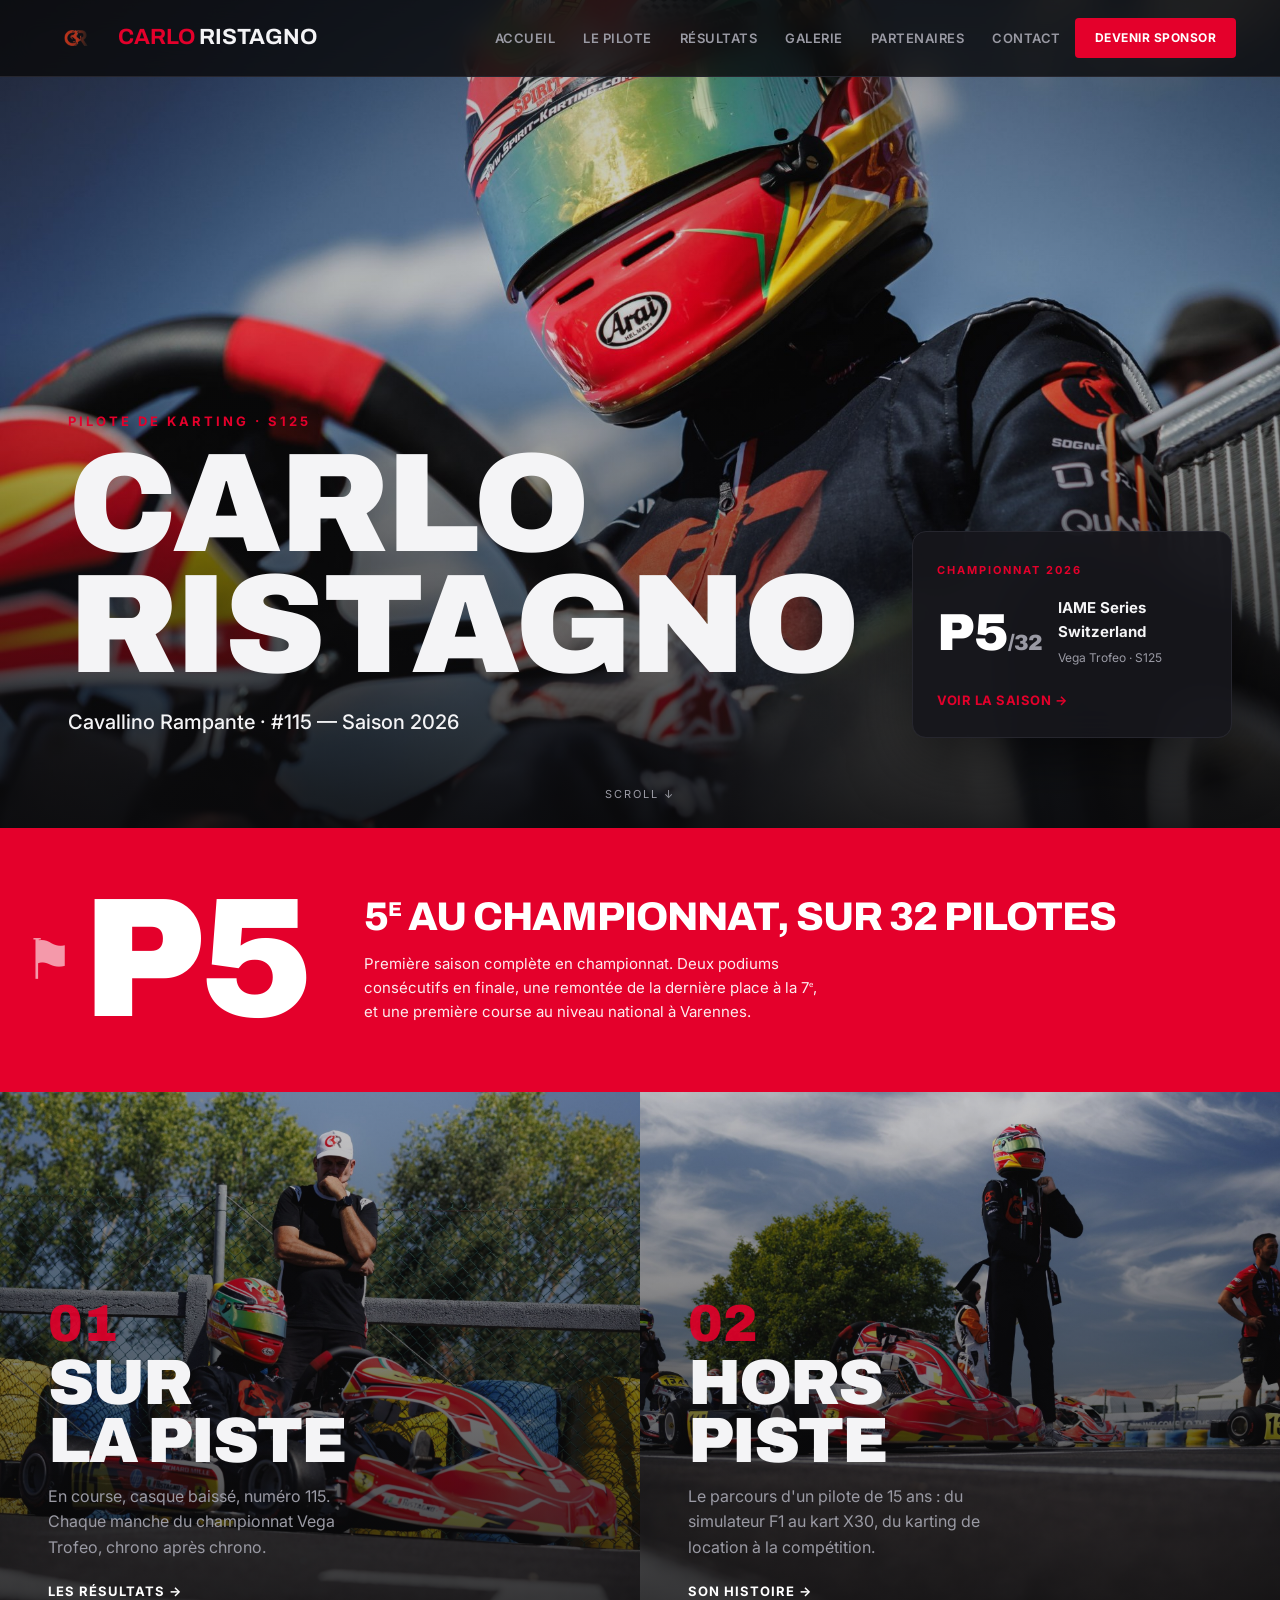
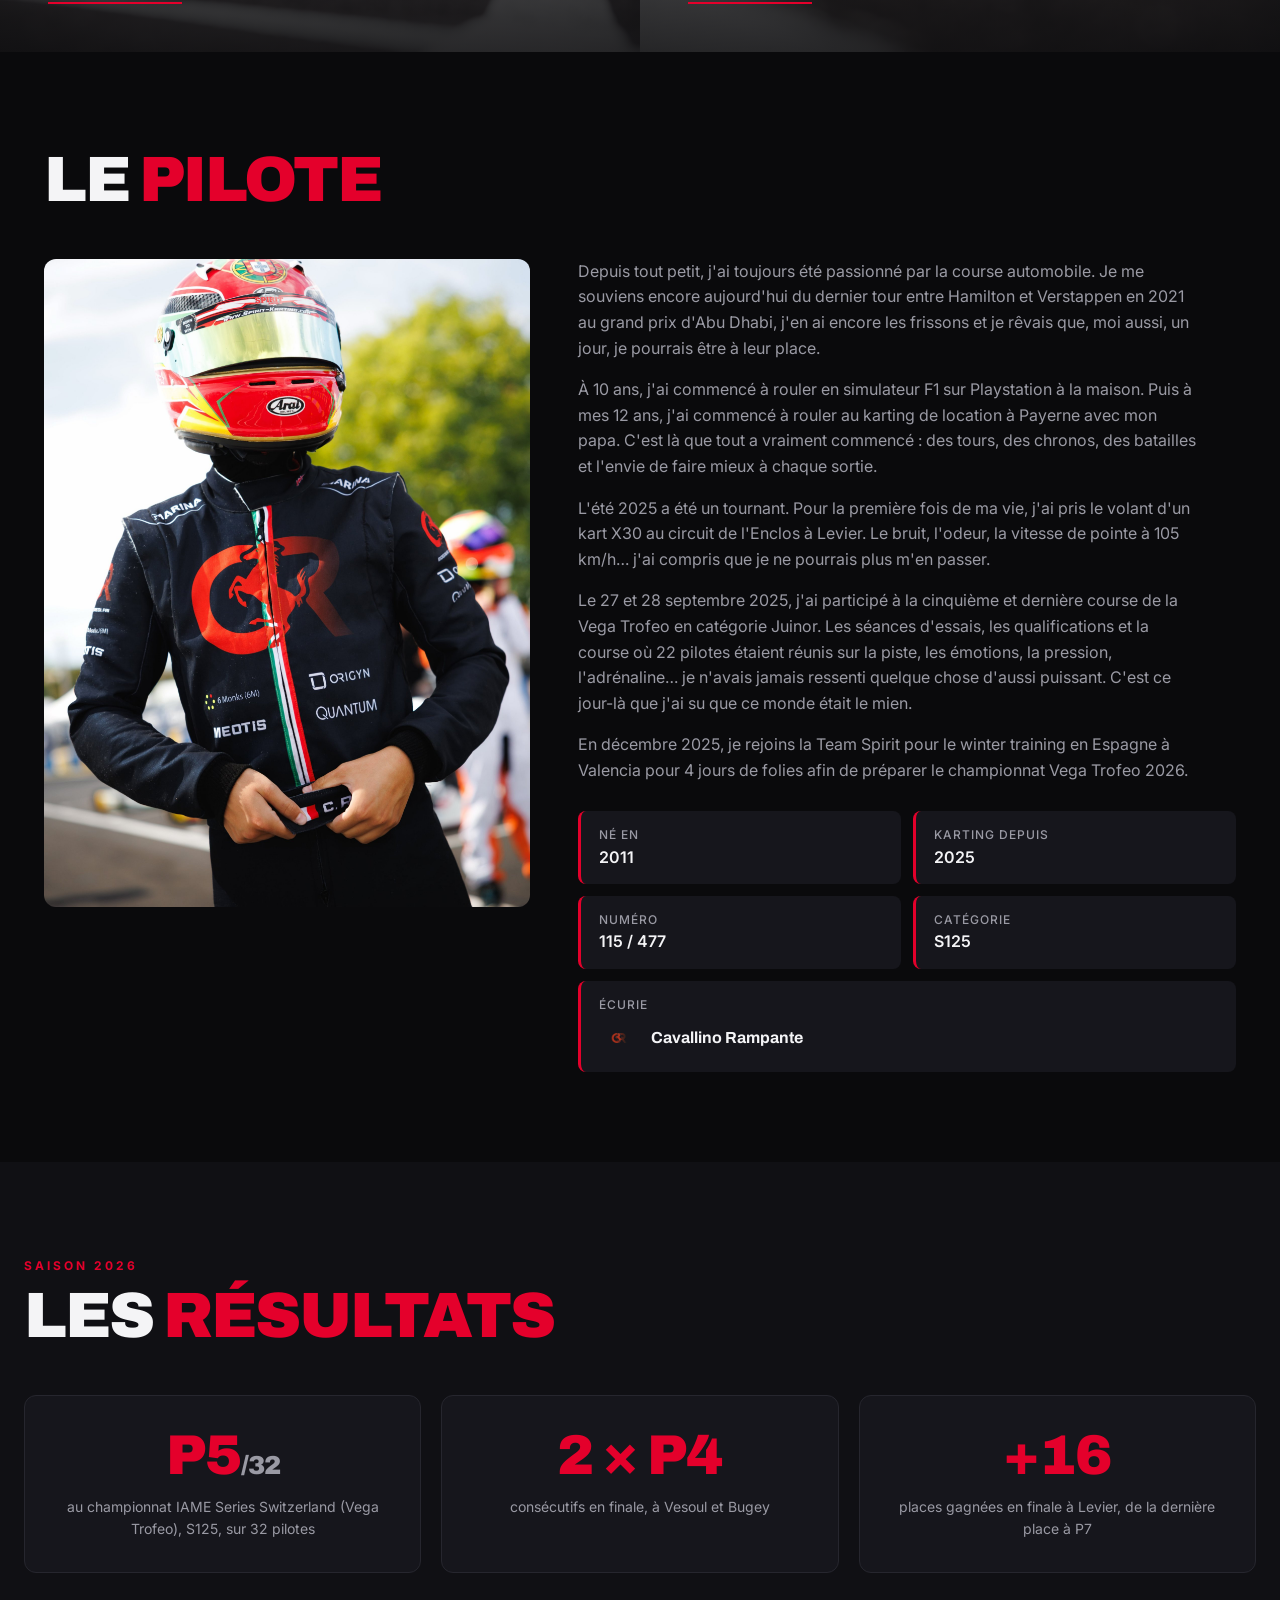
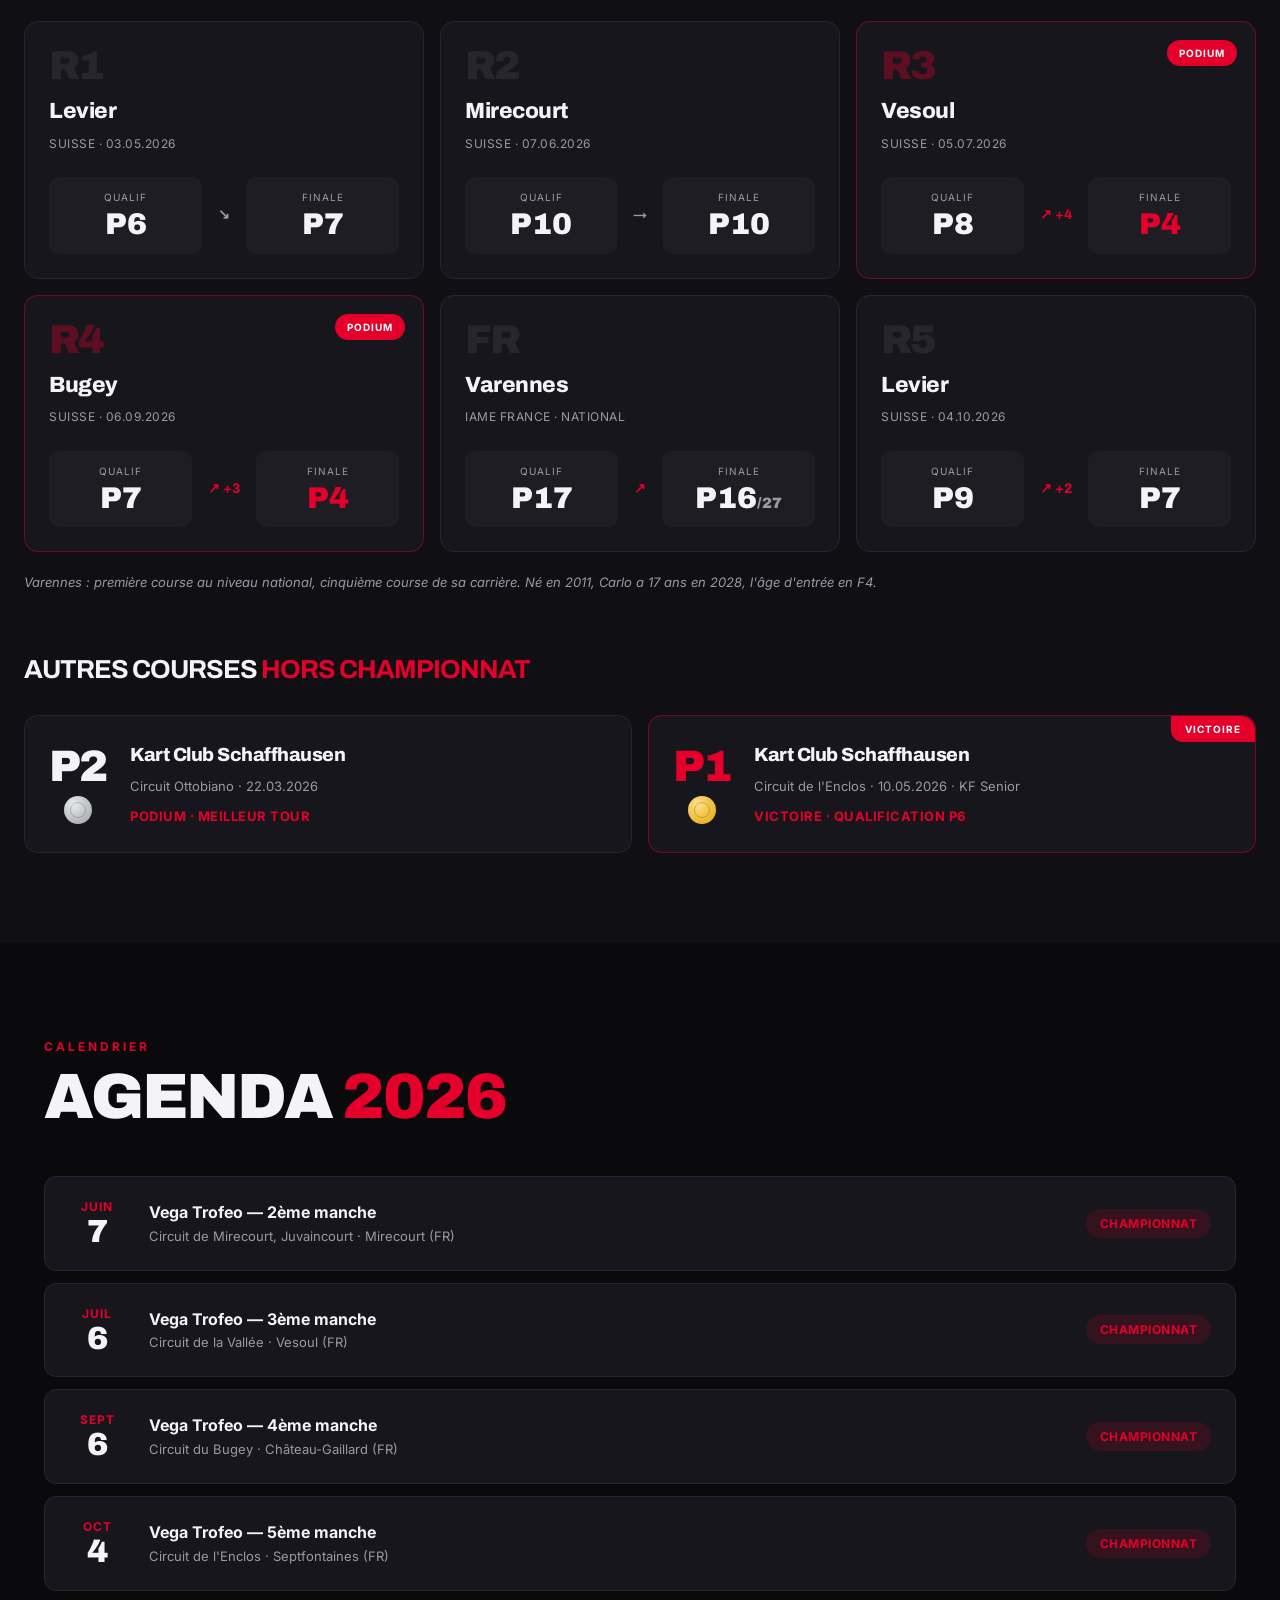
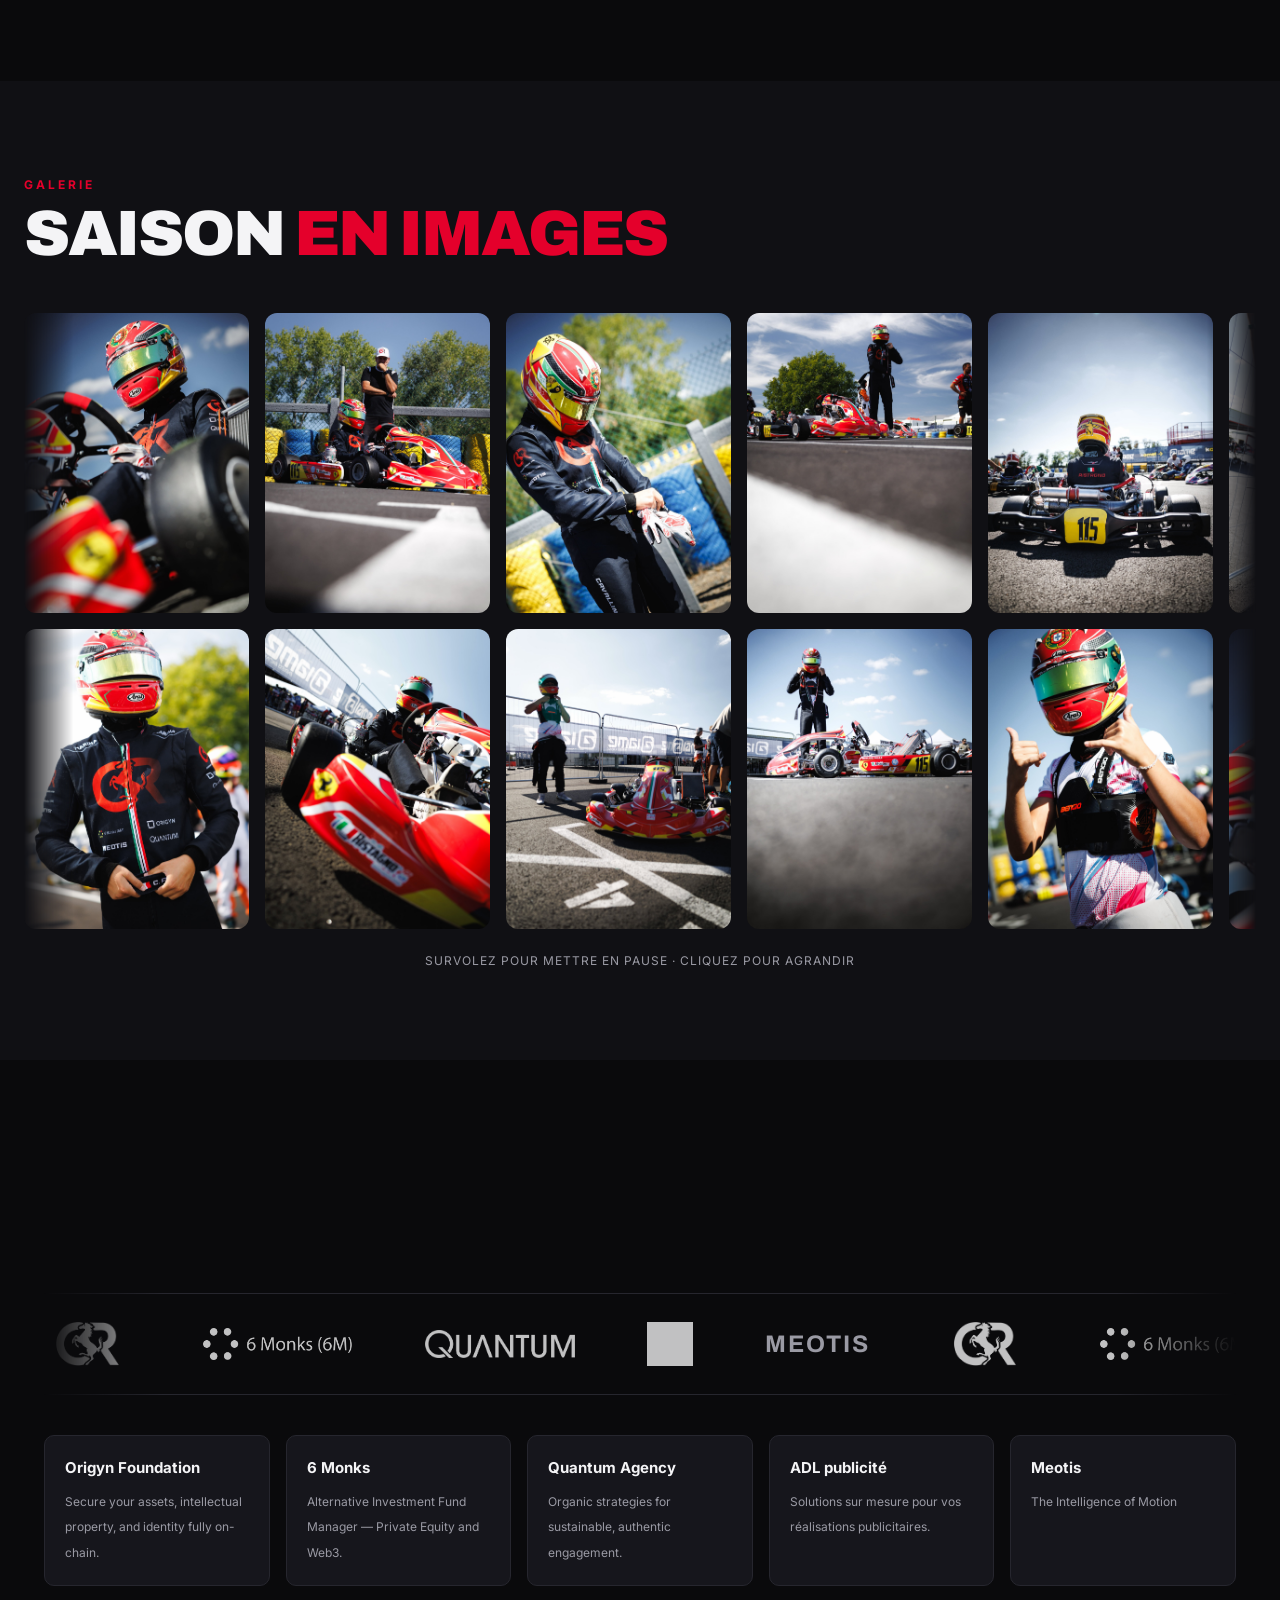
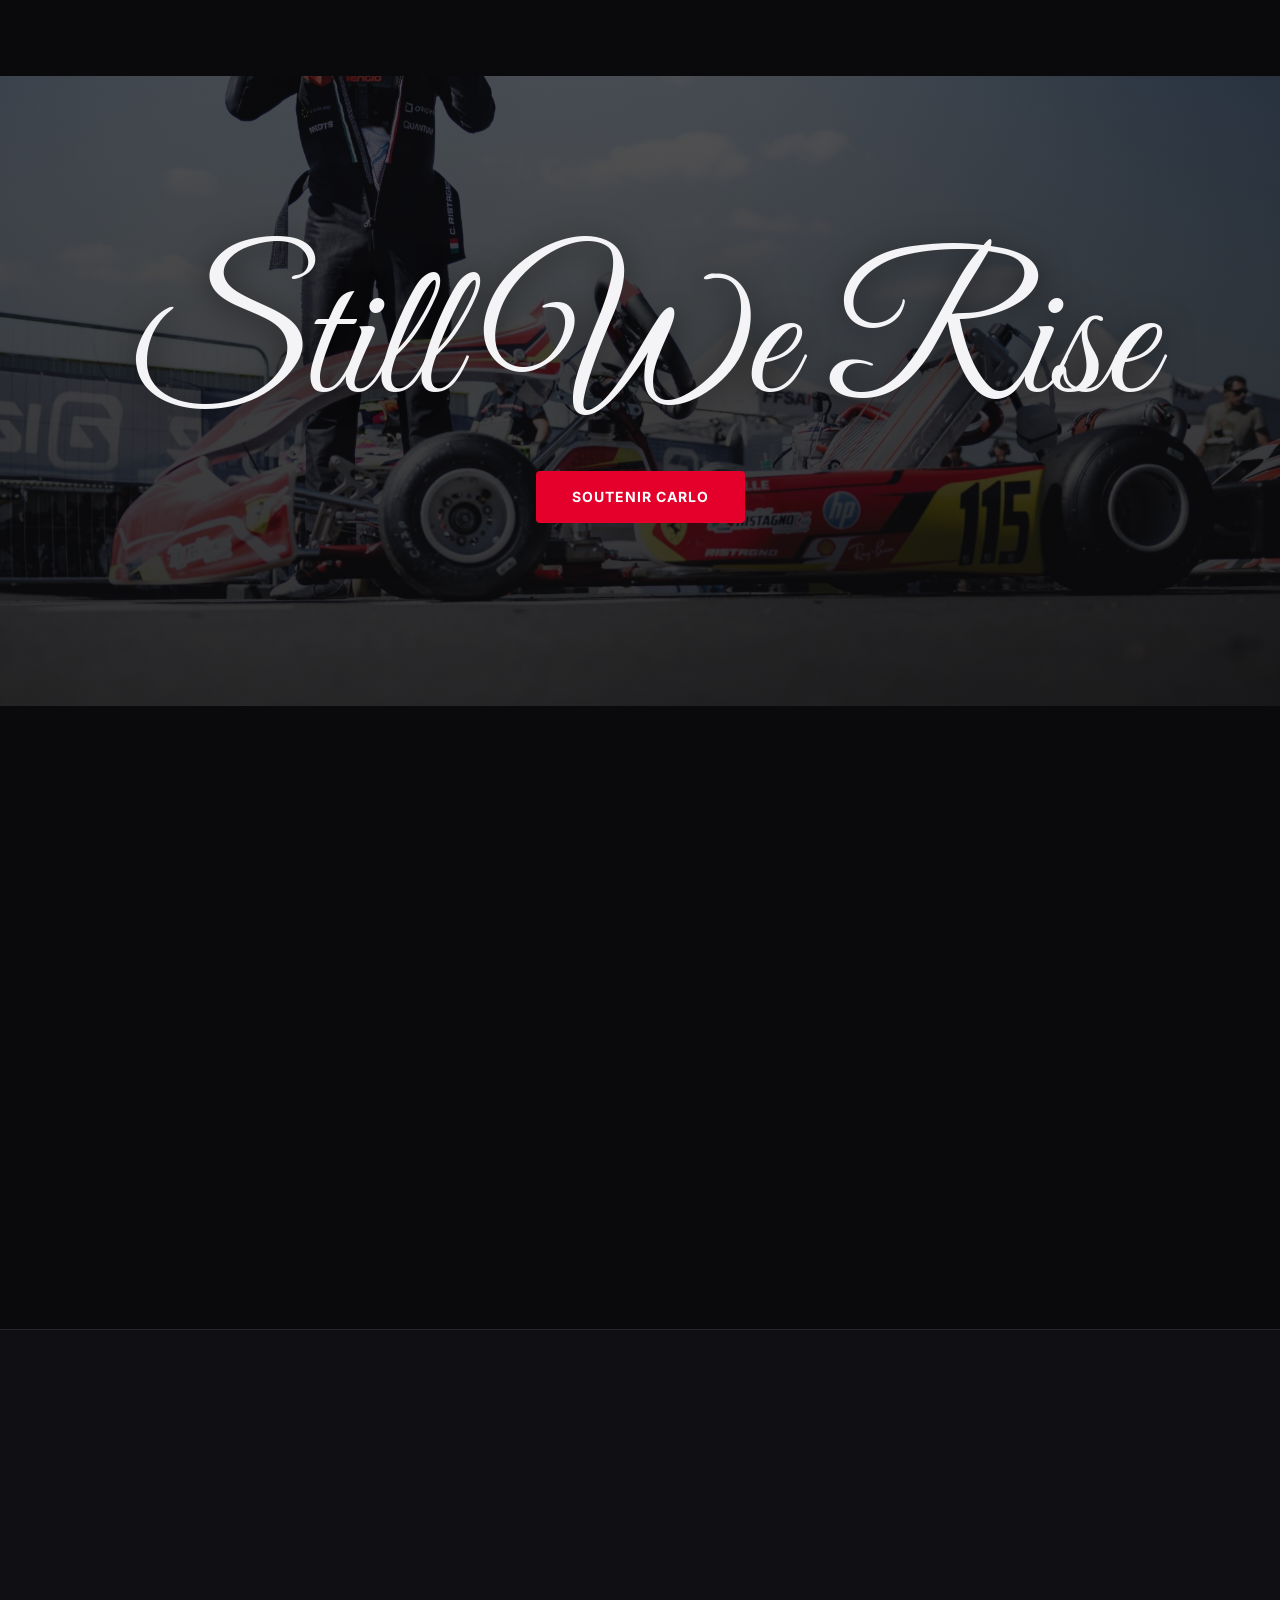
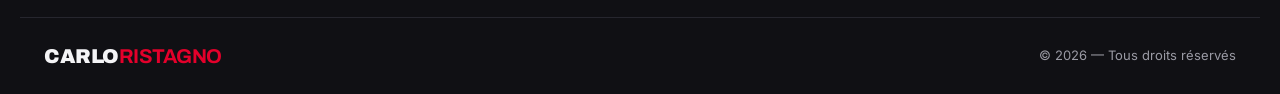
==== commit 758b5a76: "Footer repensé, cartes autres courses, animations étendues, logo agrandi, nettoyage contenu - Footer" ====
--- a/index.html
+++ b/index.html
@@ -4,7 +4,7 @@
 <meta charset="UTF-8">
 <meta name="viewport" content="width=device-width, initial-scale=1.0">
 <title>Carlo Ristagno Racing — Pilote de karting</title>
-<meta name="description" content="Carlo Ristagno, pilote de karting de compétition. Saison 2026 en S125 Junior — Championnat IAME Series Switzerland (Vega Trofeo).">
+<meta name="description" content="Carlo Ristagno, pilote de karting de compétition. Saison 2026 en S125 — Championnat IAME Series Switzerland (Vega Trofeo).">
 <link rel="preconnect" href="https://fonts.googleapis.com">
 <link rel="preconnect" href="https://fonts.gstatic.com" crossorigin>
 <link href="https://fonts.googleapis.com/css2?family=Archivo:wght@500;600;700;800;900&family=Archivo+Narrow:wght@600;700&family=Inter:wght@400;500;600&family=Great+Vibes&display=swap" rel="stylesheet">
@@ -37,7 +37,7 @@
   <div class="hero-media"></div>
   <div class="hero-overlay"></div>
   <div class="hero-content">
-    <p class="hero-kicker">PILOTE DE KARTING · S125 JUNIOR</p>
+    <p class="hero-kicker">PILOTE DE KARTING · S125</p>
     <h1>CARLO<br>RISTAGNO</h1>
     <p class="hero-sub">Cavallino Rampante · #115 — Saison 2026</p>
   </div>
@@ -45,10 +45,10 @@
   <div class="hero-card">
     <span class="hc-label">Championnat 2026</span>
     <div class="hc-main">
-      <span class="hc-pos">P5<small>/26</small></span>
+      <span class="hc-pos">P5<small>/32</small></span>
       <div class="hc-detail">
         <strong>IAME Series Switzerland</strong>
-        <span>Vega Trofeo · S125 Junior</span>
+        <span>Vega Trofeo · S125</span>
       </div>
     </div>
     <a href="#resultats" class="hc-link">Voir la saison →</a>
@@ -64,8 +64,8 @@
       <span class="bs-val">P5</span>
     </div>
     <div class="bigstat-text">
-      <h2>5<sup>e</sup> au championnat, sur 26 pilotes</h2>
-      <p>Première saison complète en catégorie Junior. Deux podiums consécutifs en finale, une remontée de la dernière place à la 7<sup>e</sup>, et une première course au niveau national à Varennes.</p>
+      <h2>5<sup>e</sup> au championnat, sur 32 pilotes</h2>
+      <p>Première saison complète en championnat. Deux podiums consécutifs en finale, une remontée de la dernière place à la 7<sup>e</sup>, et une première course au niveau national à Varennes.</p>
     </div>
   </div>
 </section>
@@ -111,7 +111,7 @@
         <li><span>Né en</span> 2011</li>
         <li><span>Karting depuis</span> 2025</li>
         <li><span>Numéro</span> 115 / 477</li>
-        <li><span>Catégorie</span> S125 Junior</li>
+        <li><span>Catégorie</span> S125</li>
         <li class="fact-team"><span>Écurie</span> <a href="https://www.cavallinorampante.ch/" target="_blank" rel="noopener"><img src="assets/logo-cr.png" alt="Cavallino Rampante">Cavallino Rampante</a></li>
       </ul>
     </div>
@@ -127,8 +127,8 @@
 
   <div class="highlight-cards">
     <div class="hl-card">
-      <span class="hl-big">P5<small>/26</small></span>
-      <p>au championnat IAME Series Switzerland (Vega Trofeo), S125 Junior, sur 26 pilotes</p>
+      <span class="hl-big">P5<small>/32</small></span>
+      <p>au championnat IAME Series Switzerland (Vega Trofeo), S125, sur 32 pilotes</p>
     </div>
     <div class="hl-card">
       <span class="hl-big">2 × P4</span>
@@ -200,24 +200,25 @@
   </div>
   <p class="table-note">Varennes : première course au niveau national, cinquième course de sa carrière. Né en 2011, Carlo a 17 ans en 2028, l'âge d'entrée en F4.</p>
 
-  <h3 class="subhead">Autres courses <span class="accent">(hors championnat)</span></h3>
+  <h3 class="subhead">Autres courses <span class="accent">hors championnat</span></h3>
   <div class="other-races">
-    <div class="other-card podium-card">
-      <span class="medal">🥈 P2</span>
-      <div>
+    <article class="ocard">
+      <div class="ocard-pos"><span class="ocard-rank">P2</span><span class="ocard-medal silver"></span></div>
+      <div class="ocard-body">
         <strong>Kart Club Schaffhausen</strong>
-        <span>Circuit Ottobiano · 22.03.2026 · Junior</span>
-        <em>Podium — Meilleur tour</em>
-      </div>
-    </div>
-    <div class="other-card podium-card win-card">
-      <span class="medal">🏆 P1</span>
-      <div>
+        <span>Circuit Ottobiano · 22.03.2026</span>
+        <em>Podium · Meilleur tour</em>
+      </div>
+    </article>
+    <article class="ocard ocard-win">
+      <div class="ocard-pos"><span class="ocard-rank">P1</span><span class="ocard-medal gold"></span></div>
+      <div class="ocard-body">
         <strong>Kart Club Schaffhausen</strong>
         <span>Circuit de l'Enclos · 10.05.2026 · KF Senior</span>
-        <em>Victoire — Qualification P6</em>
-      </div>
-    </div>
+        <em>Victoire · Qualification P6</em>
+      </div>
+      <span class="ocard-flag">Victoire</span>
+    </article>
   </div>
 </section>
 
@@ -311,7 +312,6 @@
   <div class="closer-media"></div>
   <div class="closer-overlay"></div>
   <div class="closer-content">
-    <p class="closer-kicker">LE MOT D'ORDRE</p>
     <h2>Still We Rise</h2>
     <a href="#contact" class="btn-primary">Soutenir Carlo</a>
   </div>
@@ -334,21 +334,36 @@
 
 <!-- ===== FOOTER ===== -->
 <footer>
-  <div class="footer-inner">
+  <div class="footer-top">
     <div class="footer-brand">
-      <img src="assets/logo-cr.png" alt="Carlo Ristagno">
-      <p><strong>CARLO RISTAGNO</strong><br>Pilote de karting de compétition — Junior.<br>En route vers le sommet, une course à la fois.</p>
-    </div>
-    <nav class="footer-nav">
-      <a href="#top">Accueil</a>
+      <img src="assets/logo-cr.png" alt="Carlo Ristagno" class="footer-logo">
+      <p class="footer-tag">Pilote de karting de compétition · S125.<br>En route vers le sommet, une course à la fois.</p>
+    </div>
+    <div class="footer-col">
+      <h4>Navigation</h4>
       <a href="#pilote">Le Pilote</a>
       <a href="#resultats">Résultats</a>
       <a href="#galerie">Galerie</a>
       <a href="#partenaires">Partenaires</a>
-      <a href="#contact">Contact</a>
-    </nav>
-  </div>
-  <p class="copyright">© 2026 Carlo Ristagno Racing. Tous droits réservés.</p>
+    </div>
+    <div class="footer-col">
+      <h4>Contact</h4>
+      <a href="mailto:cr@carloristagno.racing">cr@carloristagno.racing</a>
+      <a href="https://www.instagram.com/carlo.ristagno" target="_blank" rel="noopener">Instagram</a>
+      <a href="#contact">Devenir sponsor</a>
+    </div>
+    <div class="footer-col footer-team">
+      <h4>Écurie</h4>
+      <a href="https://www.cavallinorampante.ch/" target="_blank" rel="noopener" class="footer-team-link">
+        <img src="assets/logo-cr.png" alt="Cavallino Rampante">
+        <span>Cavallino Rampante</span>
+      </a>
+    </div>
+  </div>
+  <div class="footer-bottom">
+    <span class="footer-name">CARLO<strong>RISTAGNO</strong></span>
+    <span class="copyright">© 2026 — Tous droits réservés</span>
+  </div>
 </footer>
 
 <div id="lightbox" class="lightbox"><img src="" alt=""><span class="lb-close">×</span></div>
--- a/styles.css
+++ b/styles.css
@@ -15,10 +15,10 @@
 
 /* HEADER */
 #site-header{position:fixed;top:0;left:0;right:0;z-index:100;background:rgba(10,10,12,.82);backdrop-filter:blur(14px);border-bottom:1px solid var(--line);transition:box-shadow .3s}
-.header-inner{max-width:var(--maxw);margin:0 auto;padding:0 24px;height:68px;display:flex;align-items:center;gap:24px}
-.brand{display:flex;align-items:center;gap:12px;margin-right:auto}
-.brand-logo{height:38px;width:auto}
-.brand-text{font-size:19px;font-weight:700;letter-spacing:0}
+.header-inner{max-width:var(--maxw);margin:0 auto;padding:0 24px;height:76px;display:flex;align-items:center;gap:14px}
+.brand{display:flex;align-items:center;gap:10px;margin-right:auto}
+.brand-logo{height:64px;width:auto}
+.brand-text{font-size:22px;font-weight:700;letter-spacing:0}
 .brand-text strong{color:var(--red)}
 #nav{display:flex;gap:28px}
 #nav a{font-size:13px;font-weight:600;color:var(--txt-dim);transition:color .2s;text-transform:uppercase;letter-spacing:.5px}
@@ -118,13 +118,21 @@
 .table-note{color:var(--txt-dim);font-size:13px;margin-top:20px;font-style:italic}
 
 /* OTHER RACES */
-.other-races{display:grid;grid-template-columns:1fr 1fr;gap:20px}
-.other-card{background:var(--card);border-radius:12px;padding:24px;display:flex;gap:20px;align-items:center;border:1px solid var(--line)}
-.other-card .medal{font-size:28px;font-weight:700;white-space:nowrap}
-.other-card strong{display:block;font-size:17px}
-.other-card span{display:block;color:var(--txt-dim);font-size:13px;margin:4px 0}
-.other-card em{color:var(--red);font-size:13px;font-style:normal;font-weight:600}
-.win-card{border-color:var(--red)}
+.other-races{display:grid;grid-template-columns:1fr 1fr;gap:16px}
+.ocard{position:relative;background:var(--card);border:1px solid var(--line);border-radius:14px;padding:24px;display:flex;gap:24px;align-items:center;overflow:hidden;transition:border-color .2s,transform .2s}
+.ocard:hover{transform:translateY(-3px)}
+.ocard-pos{display:flex;flex-direction:column;align-items:center;gap:8px;flex-shrink:0}
+.ocard-rank{font-family:'Archivo';font-size:44px;font-weight:900;line-height:1;letter-spacing:-2px}
+.ocard-medal{width:28px;height:28px;border-radius:50%;position:relative}
+.ocard-medal.gold{background:radial-gradient(circle at 35% 30%,#ffe08a,#e4a400)}
+.ocard-medal.silver{background:radial-gradient(circle at 35% 30%,#eaeaea,#9aa0a6)}
+.ocard-medal::after{content:"";position:absolute;inset:6px;border-radius:50%;border:1.5px solid rgba(0,0,0,.2)}
+.ocard-body strong{display:block;font-family:'Archivo';font-size:19px;font-weight:800;letter-spacing:-.5px}
+.ocard-body span{display:block;color:var(--txt-dim);font-size:13px;margin:6px 0}
+.ocard-body em{color:var(--red);font-size:13px;font-style:normal;font-weight:700;text-transform:uppercase;letter-spacing:.5px}
+.ocard-win{border-color:rgba(228,0,43,.45)}
+.ocard-win .ocard-rank{color:var(--red)}
+.ocard-flag{position:absolute;top:0;right:0;background:var(--red);color:#fff;font-size:10px;font-weight:700;text-transform:uppercase;letter-spacing:1px;padding:5px 14px;border-radius:0 14px 0 12px}
 
 /* AGENDA */
 .agenda-list{display:flex;flex-direction:column;gap:12px}
@@ -187,16 +195,23 @@
 .socials a{color:var(--red);font-weight:700;text-transform:uppercase;letter-spacing:1px;font-size:14px}
 
 /* FOOTER */
-footer{background:var(--bg-alt);border-top:1px solid var(--line);padding:56px 24px 24px}
-.footer-inner{max-width:var(--maxw);margin:0 auto;display:flex;justify-content:space-between;gap:40px;flex-wrap:wrap;padding-bottom:32px;border-bottom:1px solid var(--line)}
-.footer-brand{display:flex;gap:16px;align-items:flex-start;max-width:380px}
-.footer-brand img{height:48px}
-.footer-brand strong{color:var(--red)}
-.footer-brand p{font-size:14px;color:var(--txt-dim)}
-.footer-nav{display:flex;flex-direction:column;gap:10px}
-.footer-nav a{color:var(--txt-dim);font-size:14px;transition:color .2s}
-.footer-nav a:hover{color:var(--txt)}
-.copyright{text-align:center;color:var(--txt-dim);font-size:13px;margin-top:24px}
+footer{background:var(--bg-alt);border-top:1px solid var(--line);position:relative;overflow:hidden}
+.footer-top{max-width:var(--maxw);margin:0 auto;padding:64px 24px 48px;display:grid;grid-template-columns:1.6fr 1fr 1fr 1fr;gap:40px}
+.footer-brand{max-width:320px}
+.footer-logo{height:72px;margin-bottom:18px}
+.footer-tag{font-size:14px;color:var(--txt-dim);line-height:1.6}
+.footer-num{display:flex;gap:10px;margin-top:22px}
+.footer-num span{font-family:'Archivo';font-weight:900;font-size:16px;color:var(--red);border:1px solid rgba(228,0,43,.4);border-radius:6px;padding:4px 12px;letter-spacing:1px}
+.footer-col h4{font-size:12px;text-transform:uppercase;letter-spacing:2px;color:var(--txt);font-weight:700;margin-bottom:18px}
+.footer-col a{display:block;color:var(--txt-dim);font-size:14px;margin-bottom:12px;transition:color .2s,padding-left .2s}
+.footer-col a:hover{color:var(--red);padding-left:4px}
+.footer-team-link{display:flex!important;align-items:center;gap:10px}
+.footer-team-link img{height:32px;width:auto}
+.footer-team-link span{font-weight:600;color:var(--txt)}
+.footer-bottom{border-top:1px solid var(--line);max-width:var(--maxw);margin:0 auto;padding:22px 24px;display:flex;justify-content:space-between;align-items:center;flex-wrap:wrap;gap:12px}
+.footer-name{font-family:'Archivo';font-weight:900;font-size:20px;letter-spacing:-.5px;color:var(--txt)}
+.footer-name strong{color:var(--red)}
+.copyright{color:var(--txt-dim);font-size:13px}
 
 /* LIGHTBOX */
 .lightbox{display:none;position:fixed;inset:0;z-index:1000;background:rgba(0,0,0,.93);align-items:center;justify-content:center;padding:40px}
@@ -228,6 +243,8 @@
   .shot{height:220px}
   .bigstat-inner{gap:28px}
   .section{padding:64px 20px}
+  .footer-top{grid-template-columns:1fr 1fr;gap:32px}
+  .footer-brand{grid-column:1 / -1;max-width:none}
 }
 @media(max-width:480px){
   .partners-detail{grid-template-columns:1fr}
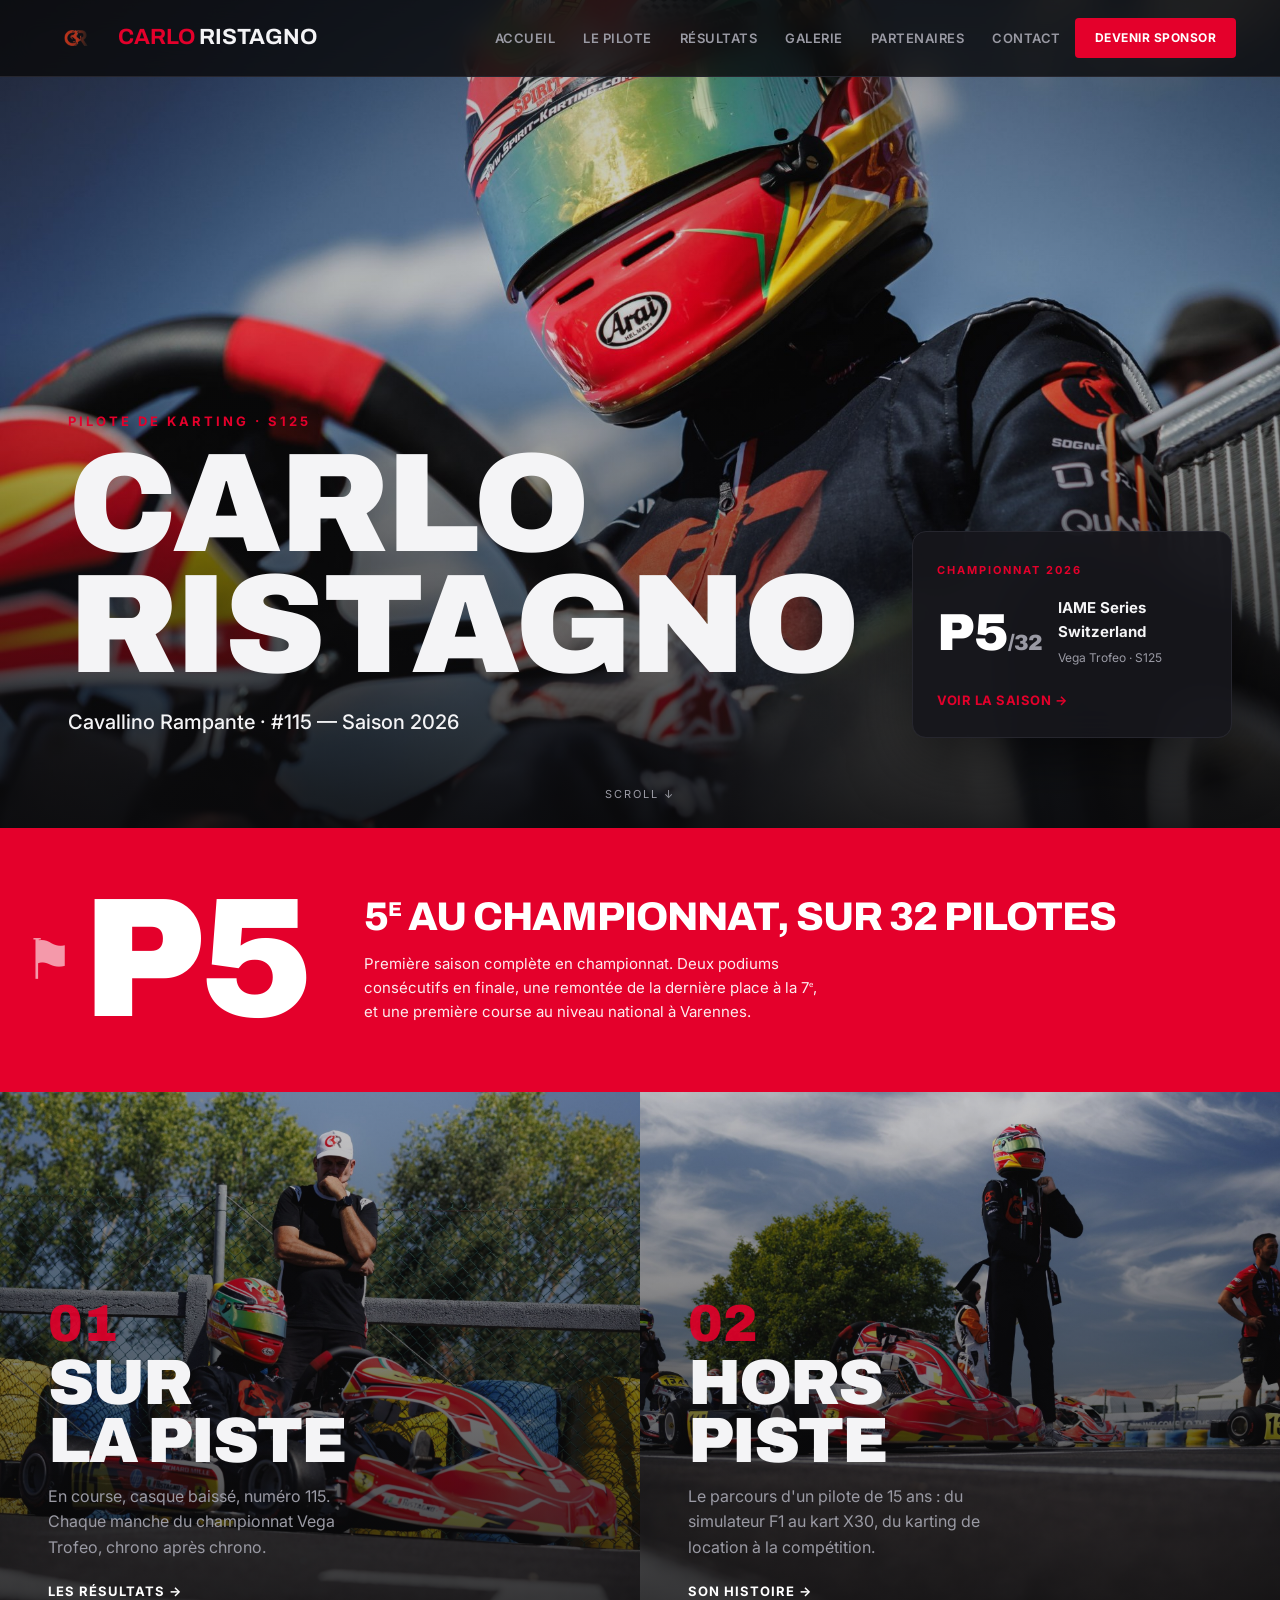
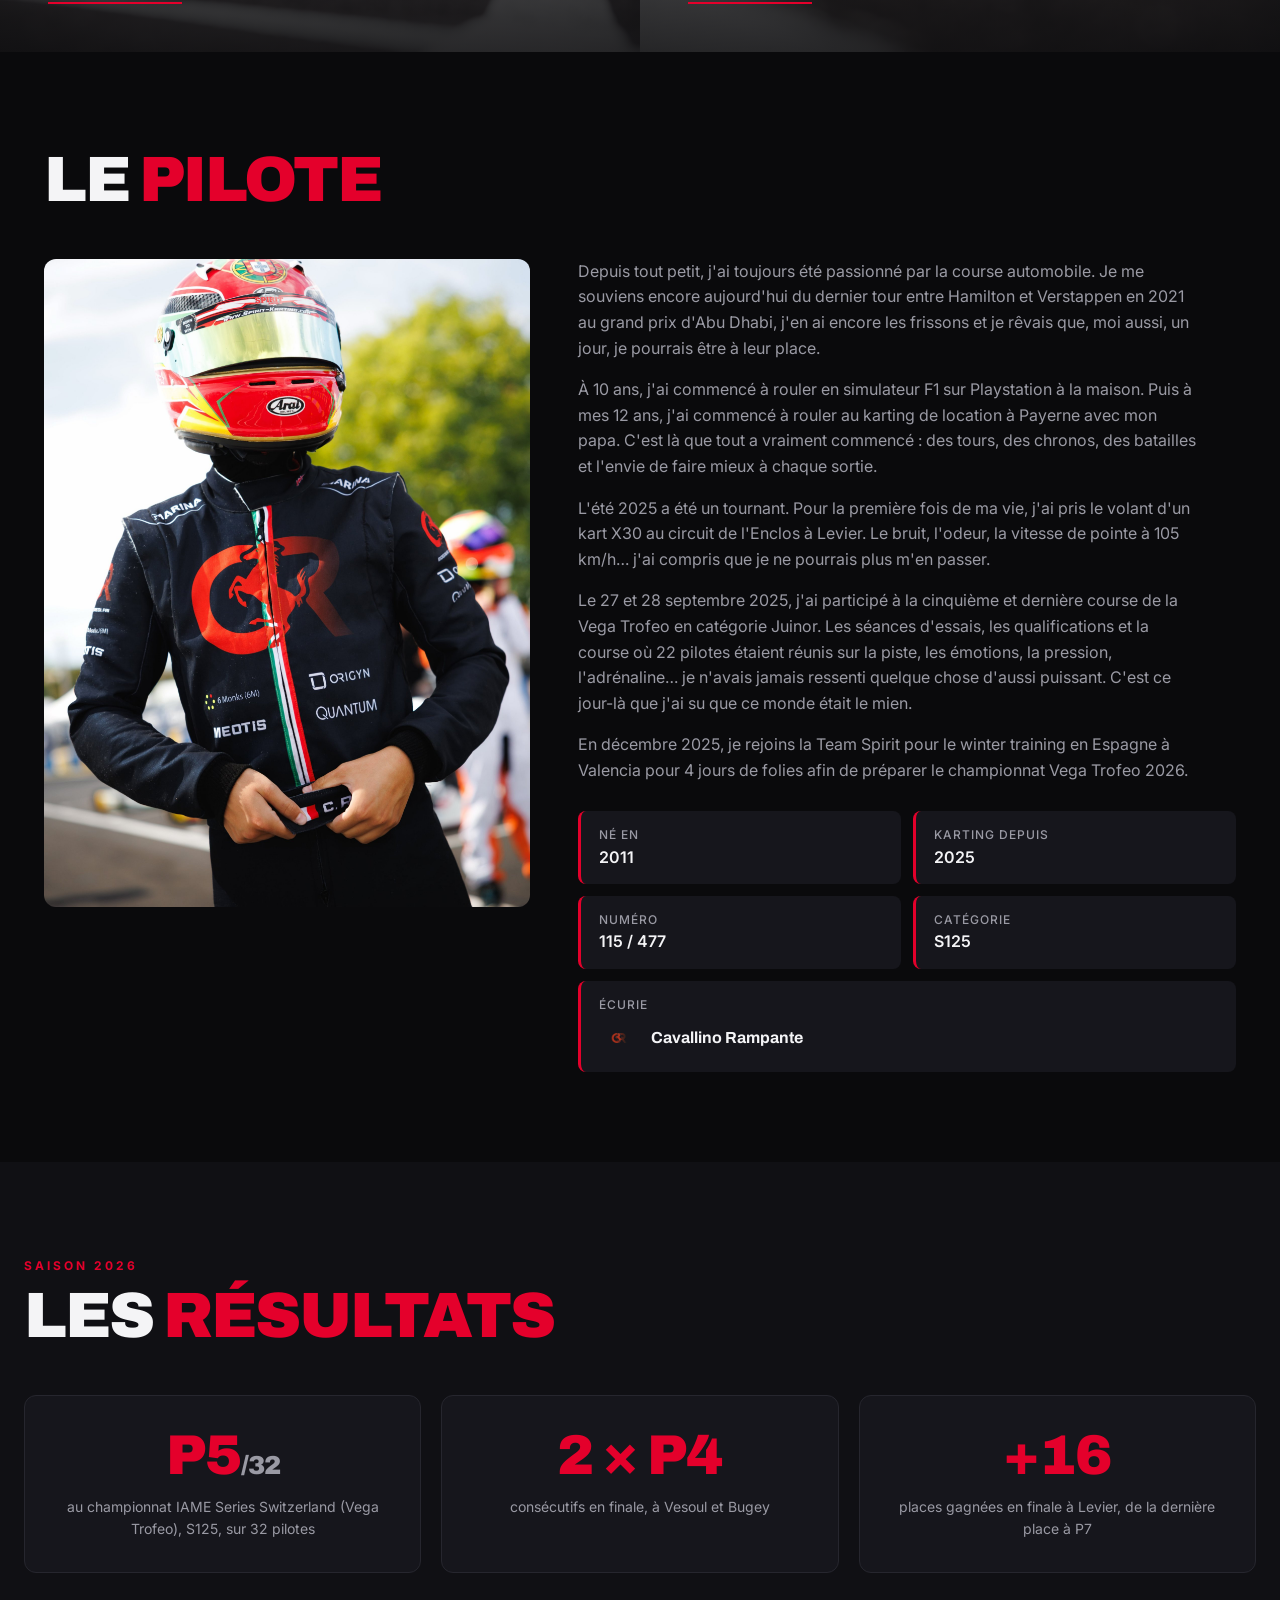
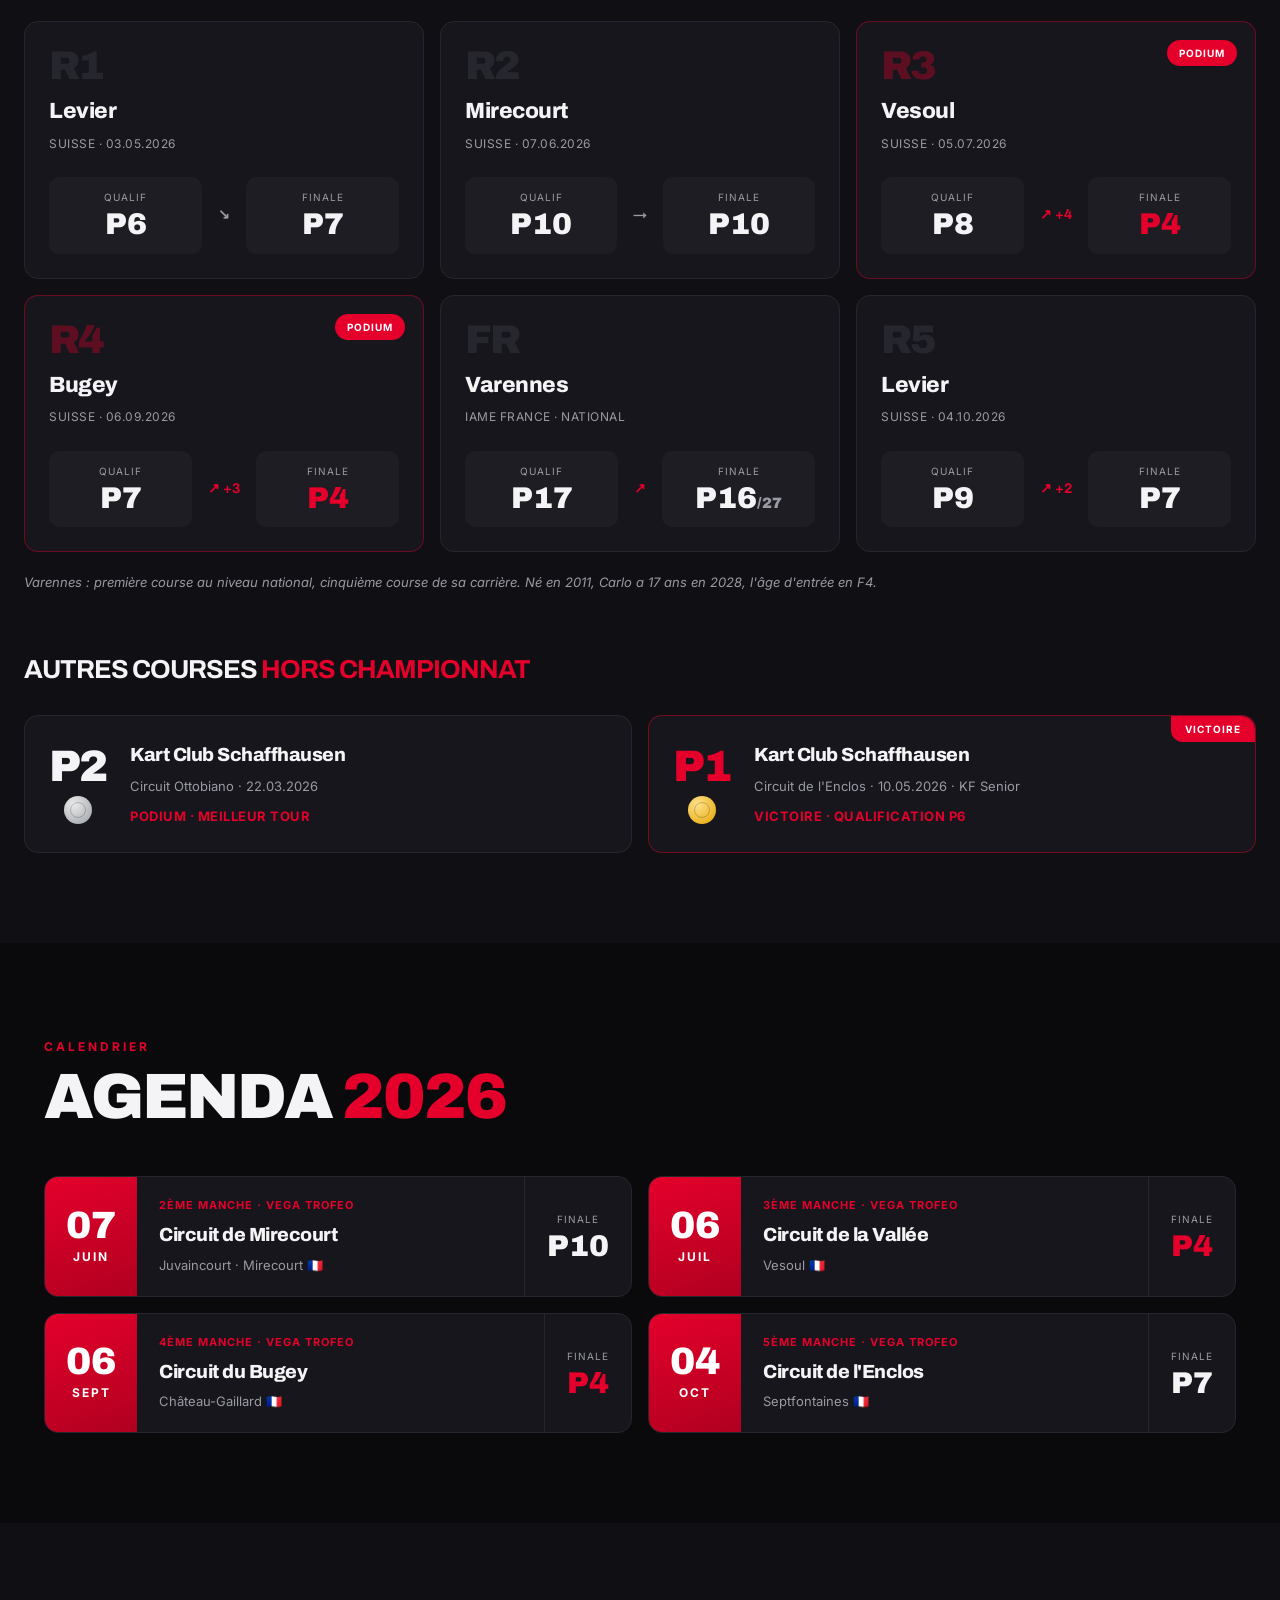
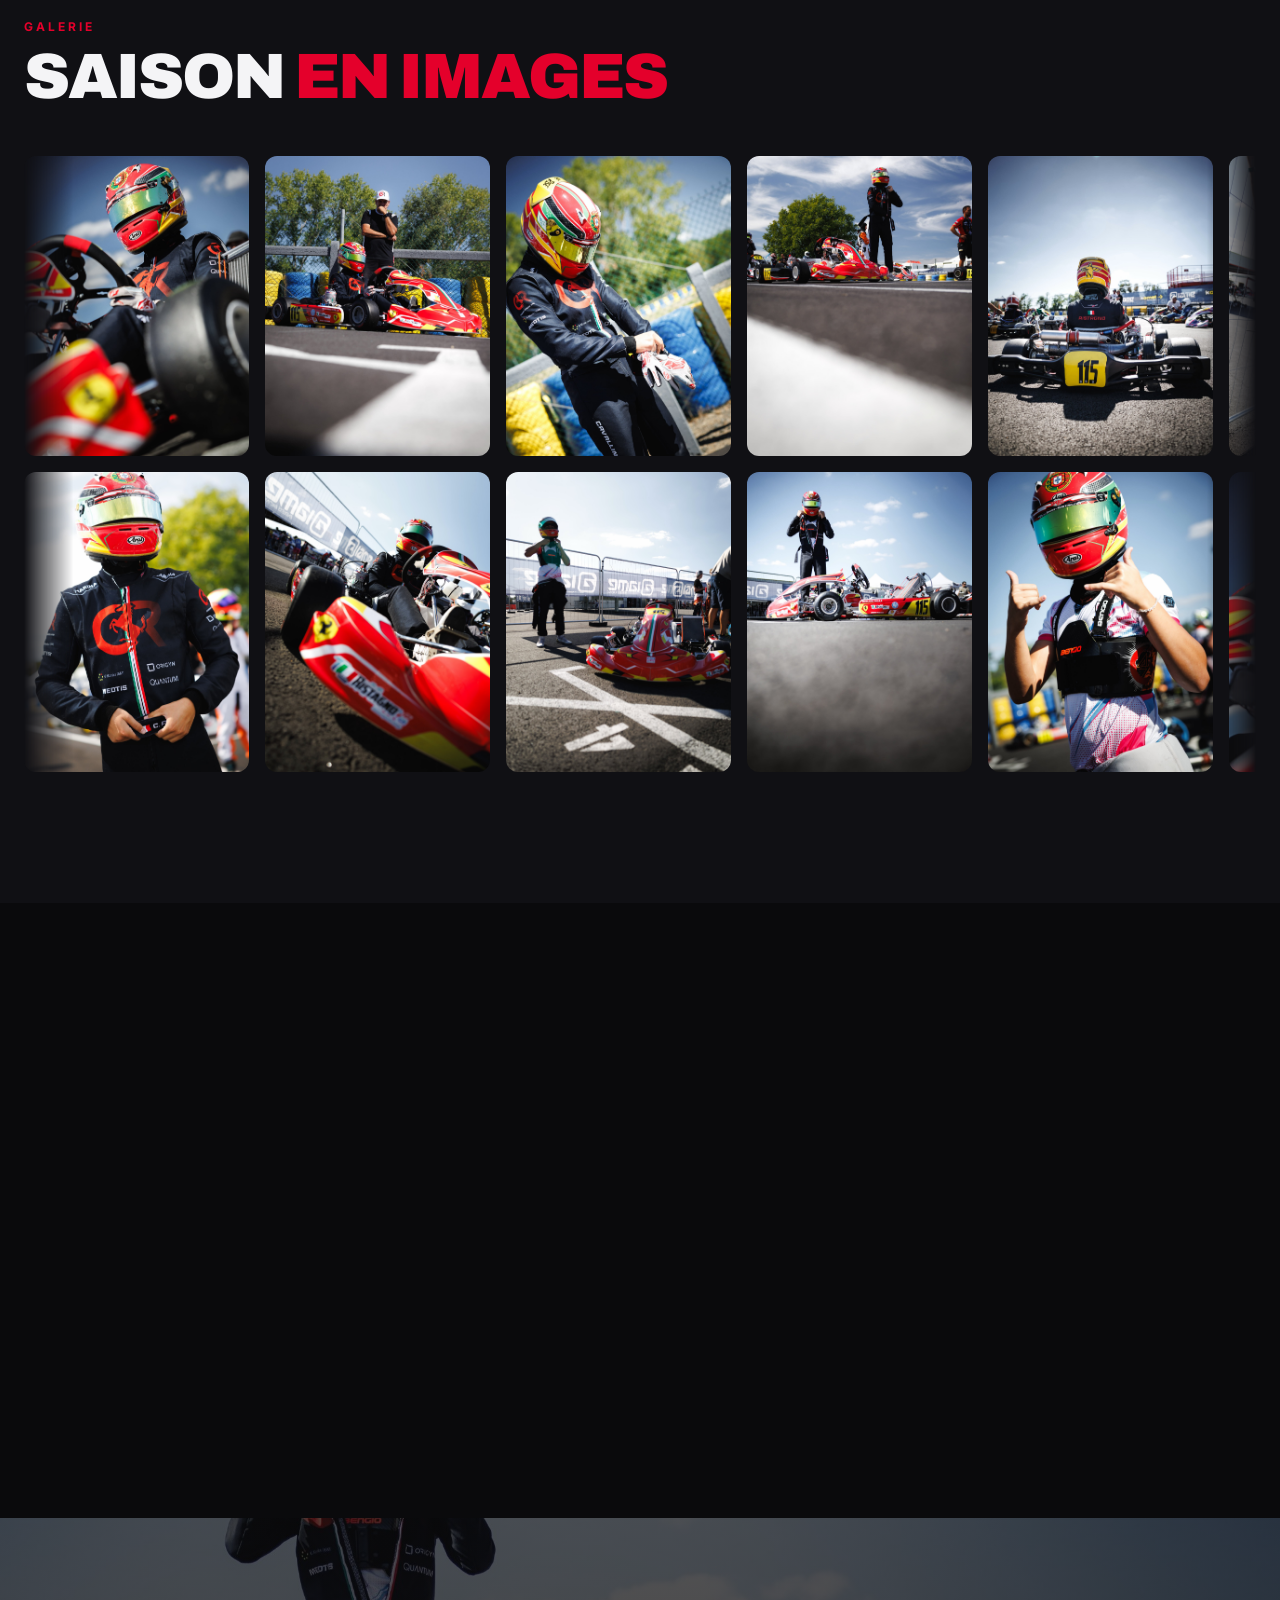
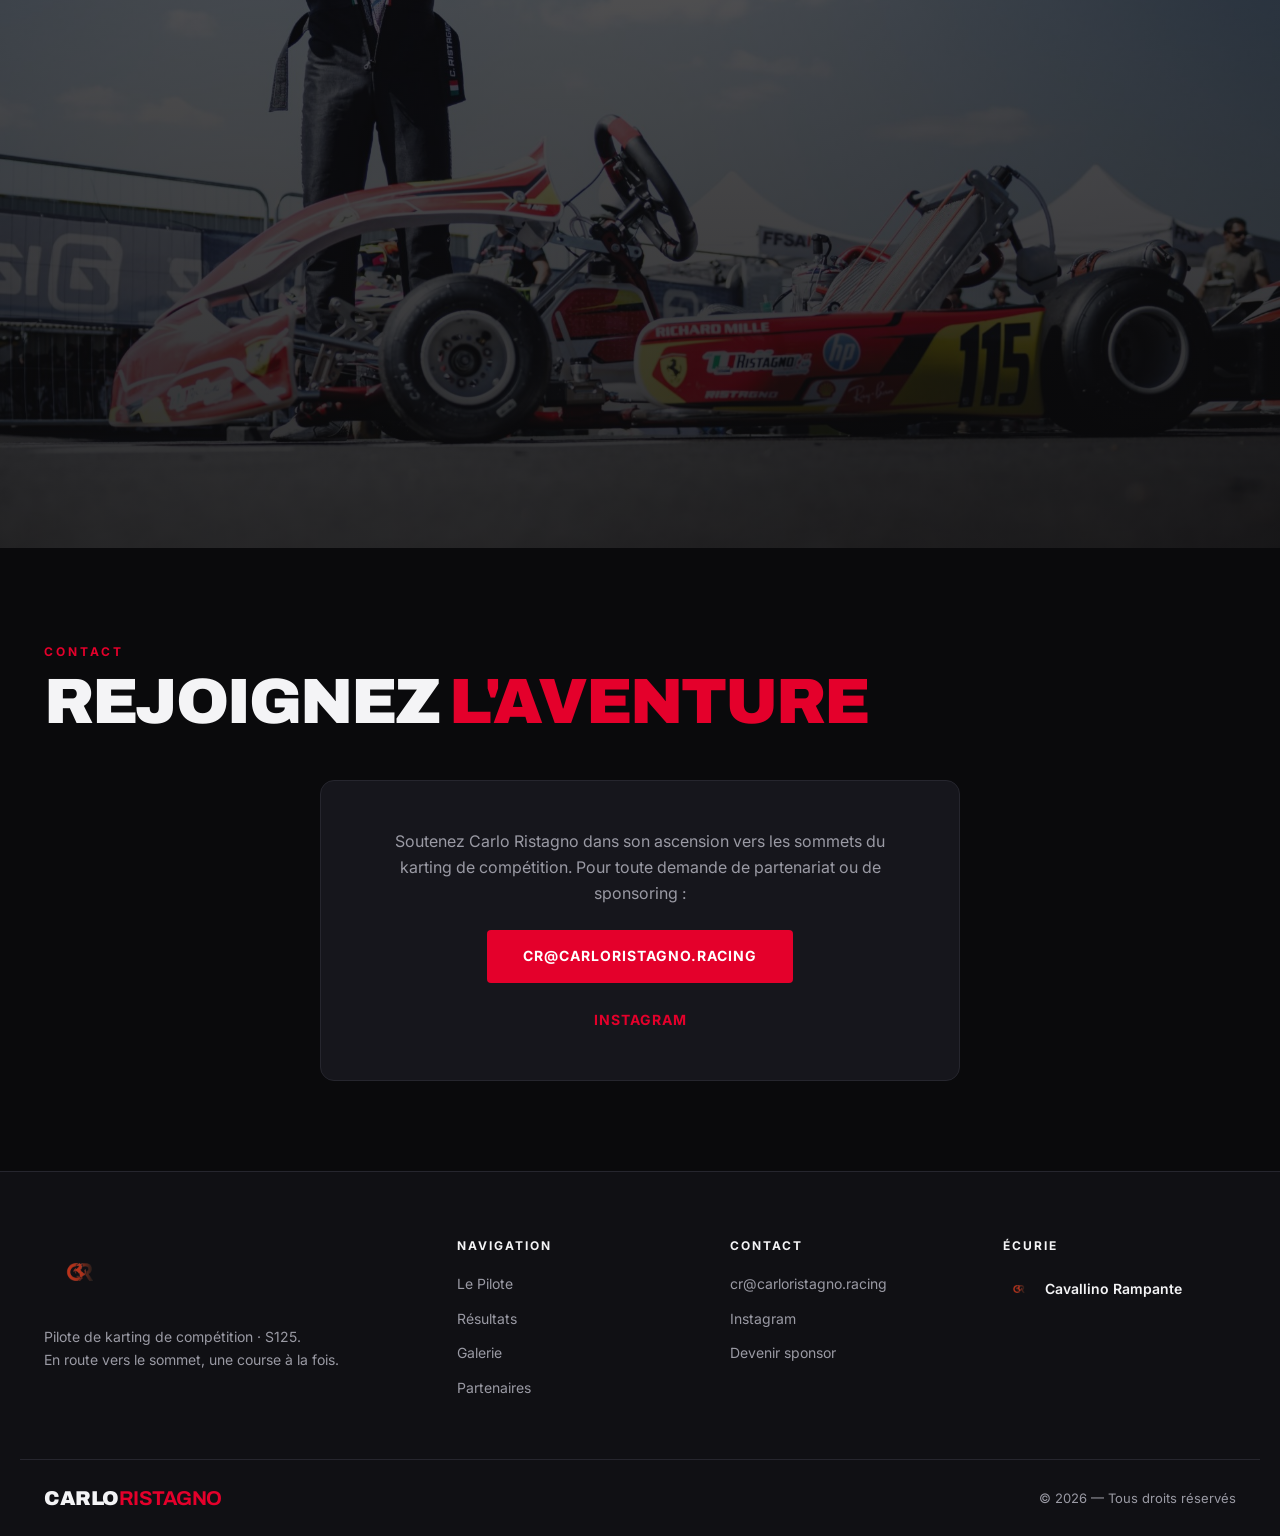
==== commit 9da66898: "Logo Meotis intégré, agenda refait en cartes événements, animations étendues - Logo Meotis dans la b" ====
--- a/index.html
+++ b/index.html
@@ -228,11 +228,43 @@
     <span class="eyebrow">Calendrier</span>
     <h2>Agenda <span class="accent">2026</span></h2>
   </div>
-  <div class="agenda-list">
-    <div class="agenda-item"><div class="agenda-date"><span class="ad-m">JUIN</span><span class="ad-d">7</span></div><div class="agenda-info"><strong>Vega Trofeo — 2ème manche</strong><span>Circuit de Mirecourt, Juvaincourt · Mirecourt (FR)</span></div><span class="agenda-tag">Championnat</span></div>
-    <div class="agenda-item"><div class="agenda-date"><span class="ad-m">JUIL</span><span class="ad-d">6</span></div><div class="agenda-info"><strong>Vega Trofeo — 3ème manche</strong><span>Circuit de la Vallée · Vesoul (FR)</span></div><span class="agenda-tag">Championnat</span></div>
-    <div class="agenda-item"><div class="agenda-date"><span class="ad-m">SEPT</span><span class="ad-d">6</span></div><div class="agenda-info"><strong>Vega Trofeo — 4ème manche</strong><span>Circuit du Bugey · Château-Gaillard (FR)</span></div><span class="agenda-tag">Championnat</span></div>
-    <div class="agenda-item"><div class="agenda-date"><span class="ad-m">OCT</span><span class="ad-d">4</span></div><div class="agenda-info"><strong>Vega Trofeo — 5ème manche</strong><span>Circuit de l'Enclos · Septfontaines (FR)</span></div><span class="agenda-tag">Championnat</span></div>
+  <div class="agenda-grid">
+    <article class="ev">
+      <div class="ev-date"><span class="ev-d">07</span><span class="ev-m">JUIN</span></div>
+      <div class="ev-body">
+        <span class="ev-round">2ème manche · Vega Trofeo</span>
+        <strong>Circuit de Mirecourt</strong>
+        <span class="ev-loc">Juvaincourt · Mirecourt 🇫🇷</span>
+      </div>
+      <div class="ev-result"><span class="ev-res-k">Finale</span><span class="ev-res-v">P10</span></div>
+    </article>
+    <article class="ev">
+      <div class="ev-date"><span class="ev-d">06</span><span class="ev-m">JUIL</span></div>
+      <div class="ev-body">
+        <span class="ev-round">3ème manche · Vega Trofeo</span>
+        <strong>Circuit de la Vallée</strong>
+        <span class="ev-loc">Vesoul 🇫🇷</span>
+      </div>
+      <div class="ev-result ev-podium"><span class="ev-res-k">Finale</span><span class="ev-res-v">P4</span></div>
+    </article>
+    <article class="ev">
+      <div class="ev-date"><span class="ev-d">06</span><span class="ev-m">SEPT</span></div>
+      <div class="ev-body">
+        <span class="ev-round">4ème manche · Vega Trofeo</span>
+        <strong>Circuit du Bugey</strong>
+        <span class="ev-loc">Château-Gaillard 🇫🇷</span>
+      </div>
+      <div class="ev-result ev-podium"><span class="ev-res-k">Finale</span><span class="ev-res-v">P4</span></div>
+    </article>
+    <article class="ev">
+      <div class="ev-date"><span class="ev-d">04</span><span class="ev-m">OCT</span></div>
+      <div class="ev-body">
+        <span class="ev-round">5ème manche · Vega Trofeo</span>
+        <strong>Circuit de l'Enclos</strong>
+        <span class="ev-loc">Septfontaines 🇫🇷</span>
+      </div>
+      <div class="ev-result"><span class="ev-res-k">Finale</span><span class="ev-res-v">P7</span></div>
+    </article>
   </div>
 </section>
 
@@ -289,13 +321,13 @@
       <a class="m-logo" href="https://www.6m.lu/" target="_blank" rel="noopener"><img src="assets/partners/6monks.png" alt="6 Monks"></a>
       <a class="m-logo" href="https://quantumagency.ai/" target="_blank" rel="noopener"><img src="assets/partners/quantum.png" alt="Quantum Agency"></a>
       <a class="m-logo" href="https://adl.ch/" target="_blank" rel="noopener"><img src="assets/partners/adl.png" alt="ADL publicité"></a>
-      <span class="m-logo m-text">MEOTIS</span>
+      <span class="m-logo"><img src="assets/partners/meotis.png" alt="Meotis"></span>
       <!-- duplication pour boucle -->
       <a class="m-logo" href="https://www.origyn.com/" target="_blank" rel="noopener" aria-hidden="true"><img src="assets/partners/origyn-black.png" alt=""></a>
       <a class="m-logo" href="https://www.6m.lu/" target="_blank" rel="noopener" aria-hidden="true"><img src="assets/partners/6monks.png" alt=""></a>
       <a class="m-logo" href="https://quantumagency.ai/" target="_blank" rel="noopener" aria-hidden="true"><img src="assets/partners/quantum.png" alt=""></a>
       <a class="m-logo" href="https://adl.ch/" target="_blank" rel="noopener" aria-hidden="true"><img src="assets/partners/adl.png" alt=""></a>
-      <span class="m-logo m-text" aria-hidden="true">MEOTIS</span>
+      <span class="m-logo" aria-hidden="true"><img src="assets/partners/meotis.png" alt=""></span>
     </div>
   </div>
   <div class="partners-detail">
--- a/styles.css
+++ b/styles.css
@@ -134,16 +134,21 @@
 .ocard-win .ocard-rank{color:var(--red)}
 .ocard-flag{position:absolute;top:0;right:0;background:var(--red);color:#fff;font-size:10px;font-weight:700;text-transform:uppercase;letter-spacing:1px;padding:5px 14px;border-radius:0 14px 0 12px}
 
-/* AGENDA */
-.agenda-list{display:flex;flex-direction:column;gap:12px}
-.agenda-item{display:flex;align-items:center;gap:24px;background:var(--card);border-radius:12px;padding:20px 24px;border:1px solid var(--line)}
-.agenda-date{text-align:center;min-width:56px}
-.ad-m{display:block;font-size:12px;color:var(--red);font-weight:700;letter-spacing:1px}
-.ad-d{font-size:32px;font-weight:900;line-height:1}
-.agenda-info{margin-right:auto}
-.agenda-info strong{font-size:16px}
-.agenda-info span{display:block;color:var(--txt-dim);font-size:13px}
-.agenda-tag{background:rgba(228,0,43,.15);color:var(--red);padding:5px 14px;border-radius:20px;font-size:12px;font-weight:700;text-transform:uppercase;letter-spacing:.5px}
+/* AGENDA — cartes événements */
+.agenda-grid{display:grid;grid-template-columns:1fr 1fr;gap:16px}
+.ev{display:flex;align-items:stretch;gap:0;background:var(--card);border:1px solid var(--line);border-radius:14px;overflow:hidden;transition:border-color .2s,transform .2s}
+.ev:hover{border-color:#3a3a44;transform:translateY(-3px)}
+.ev-date{flex-shrink:0;width:92px;background:linear-gradient(160deg,var(--red),var(--red-dark));color:#fff;display:flex;flex-direction:column;align-items:center;justify-content:center;gap:2px}
+.ev-d{font-family:'Archivo';font-size:38px;font-weight:900;line-height:1}
+.ev-m{font-size:12px;font-weight:700;letter-spacing:2px}
+.ev-body{flex:1;padding:20px 22px;display:flex;flex-direction:column;justify-content:center;min-width:0}
+.ev-round{font-size:11px;text-transform:uppercase;letter-spacing:1px;color:var(--red);font-weight:700;margin-bottom:6px}
+.ev-body strong{font-family:'Archivo';font-size:19px;font-weight:800;letter-spacing:-.5px}
+.ev-loc{font-size:13px;color:var(--txt-dim);margin-top:4px}
+.ev-result{flex-shrink:0;display:flex;flex-direction:column;align-items:center;justify-content:center;padding:0 22px;border-left:1px solid var(--line);text-align:center}
+.ev-res-k{font-size:10px;text-transform:uppercase;letter-spacing:1px;color:var(--txt-dim);margin-bottom:4px}
+.ev-res-v{font-family:'Archivo';font-size:30px;font-weight:900;line-height:1;font-variant-numeric:tabular-nums}
+.ev-podium .ev-res-v{color:var(--red)}
 
 /* GALLERY — bandes-film défilantes (ratio préservé, pas de recadrage) */
 .filmstrip{display:flex;flex-direction:column;gap:16px;overflow:hidden;-webkit-mask-image:linear-gradient(90deg,transparent,#000 4%,#000 96%,transparent);mask-image:linear-gradient(90deg,transparent,#000 4%,#000 96%,transparent)}
@@ -245,6 +250,7 @@
   .section{padding:64px 20px}
   .footer-top{grid-template-columns:1fr 1fr;gap:32px}
   .footer-brand{grid-column:1 / -1;max-width:none}
+  .agenda-grid{grid-template-columns:1fr}
 }
 @media(max-width:480px){
   .partners-detail{grid-template-columns:1fr}
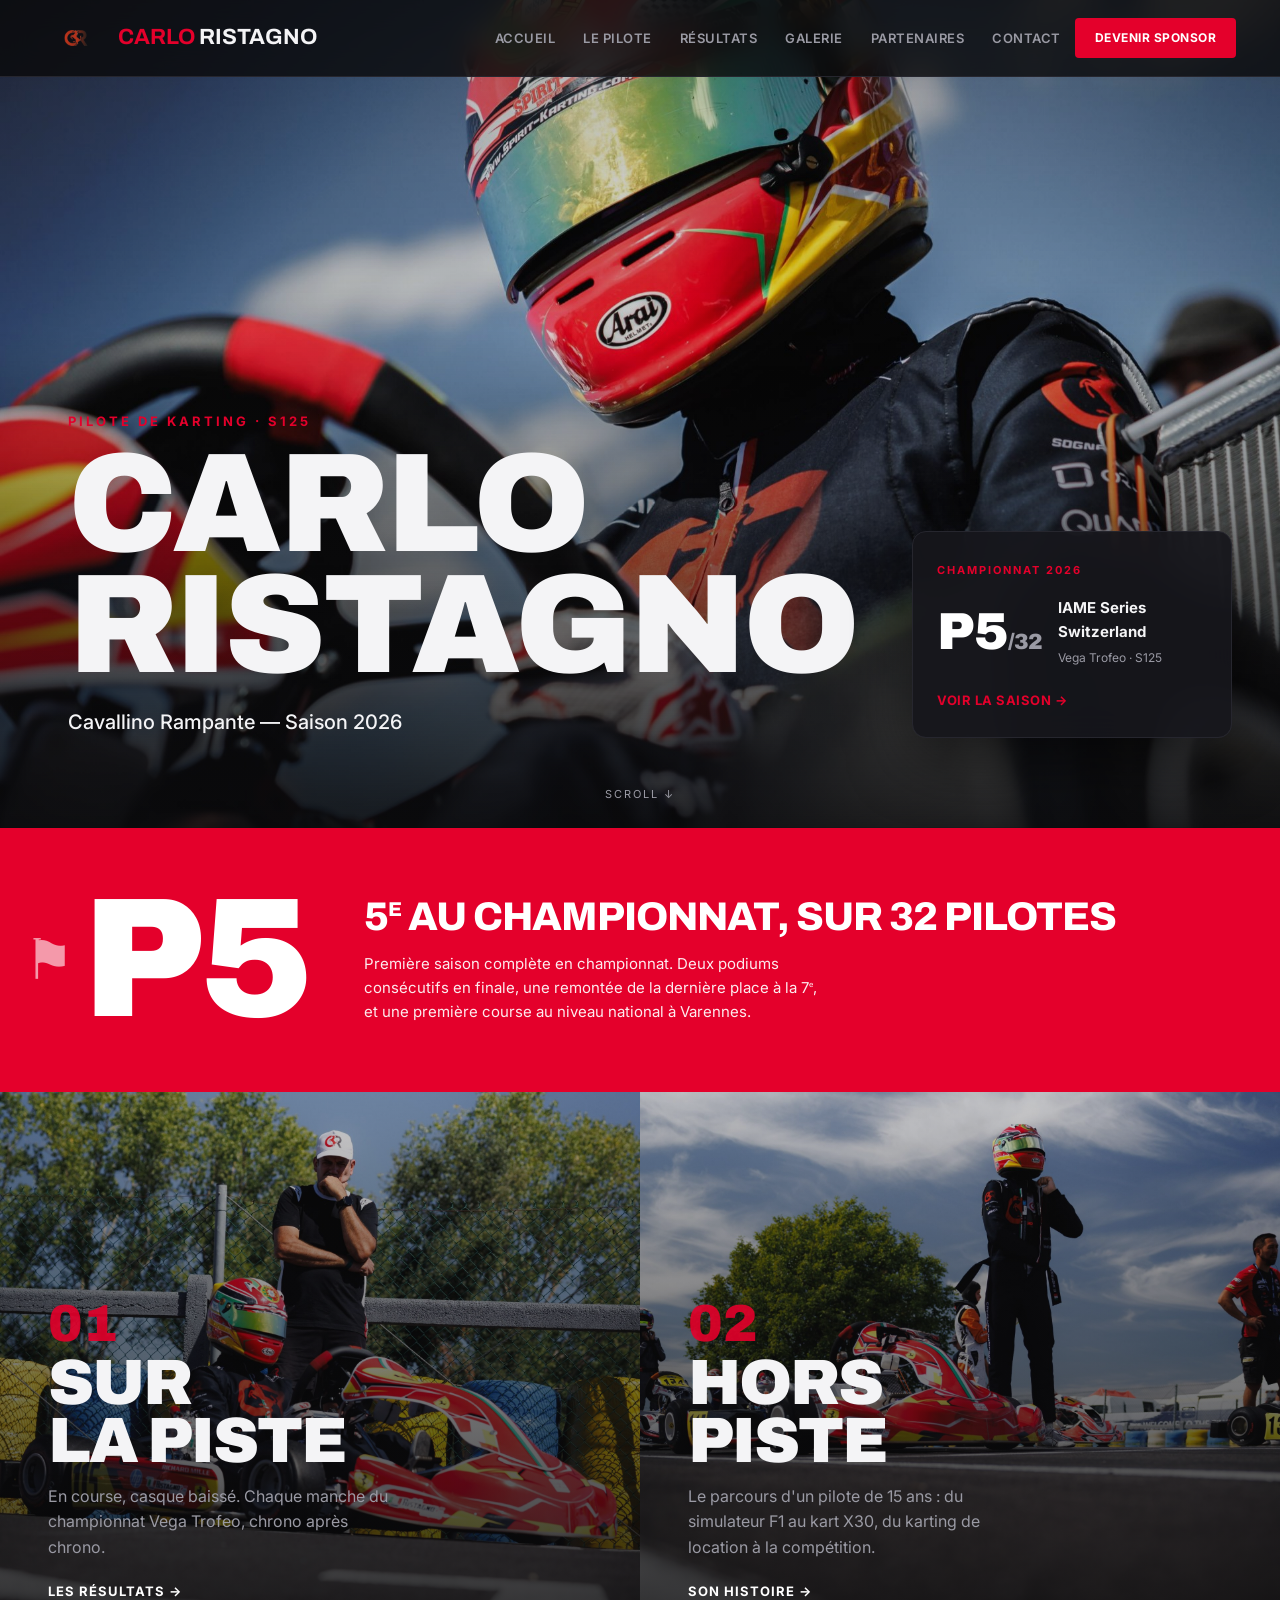
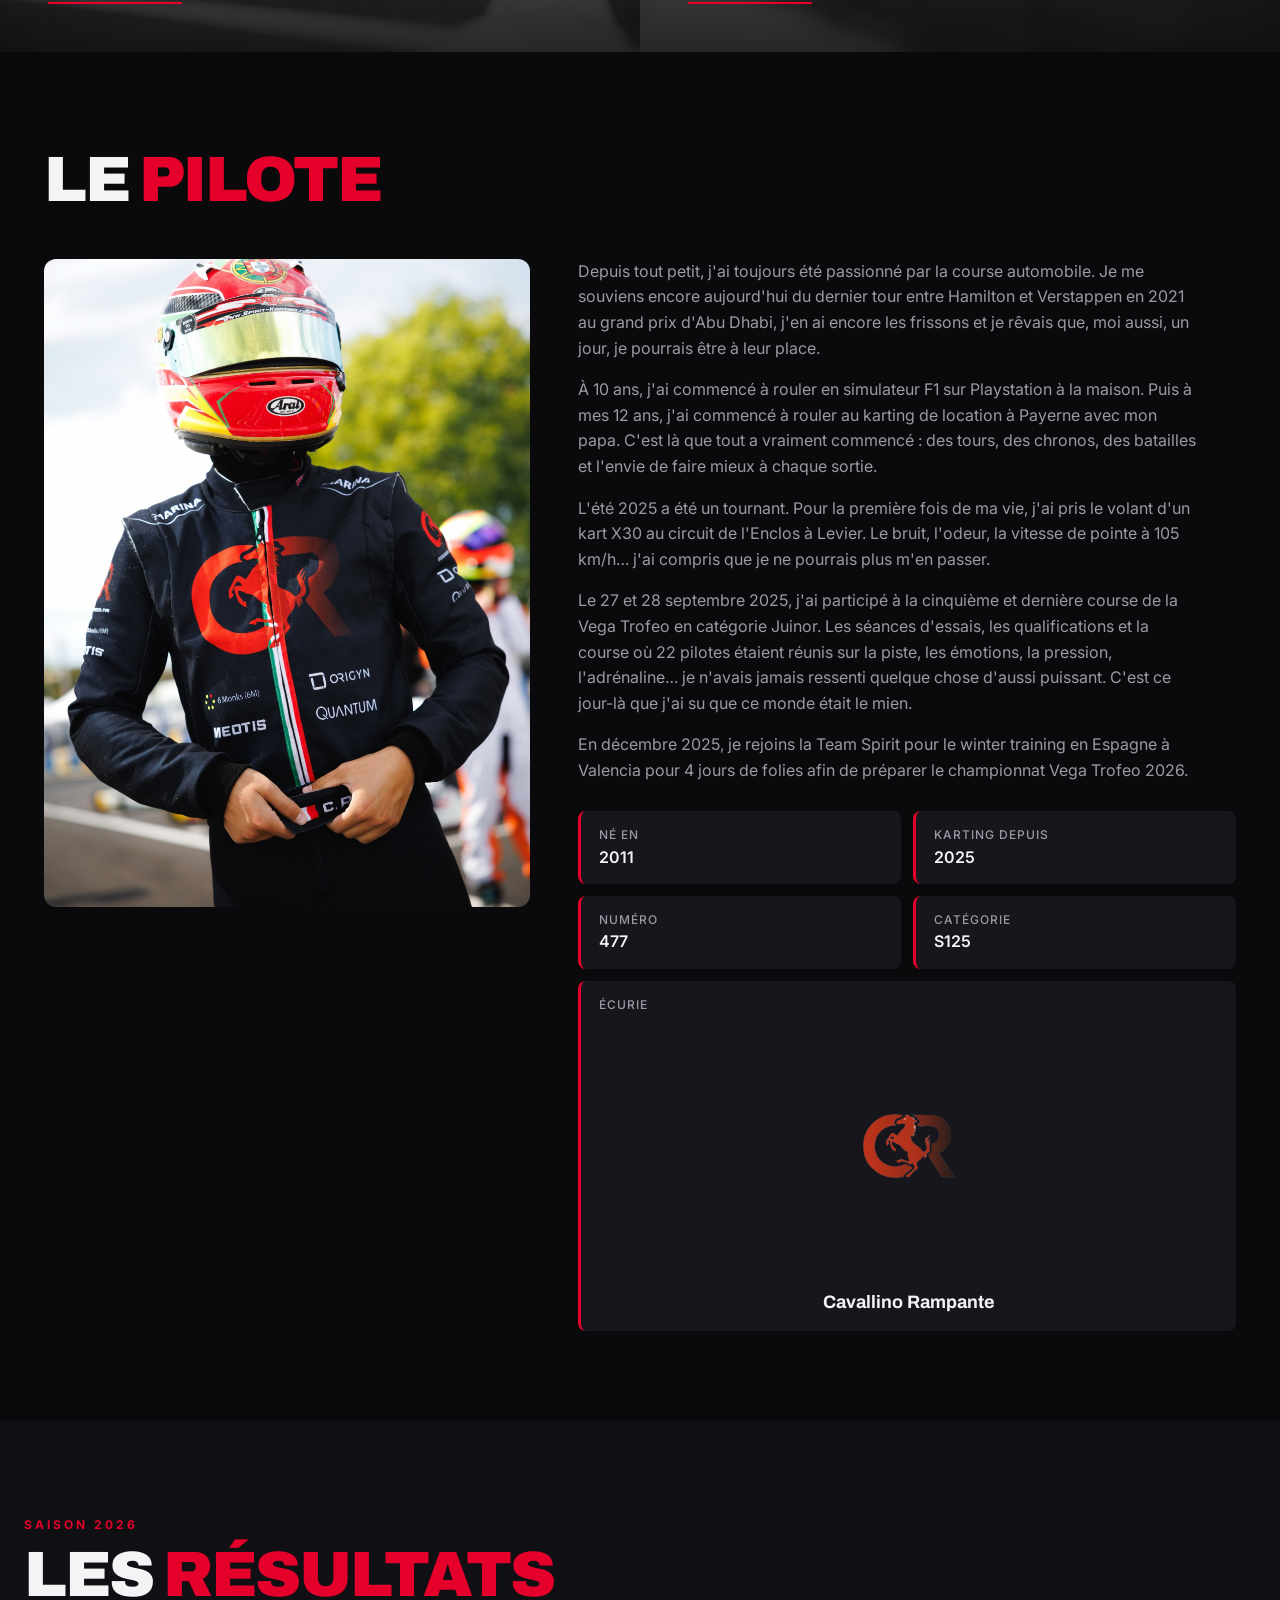
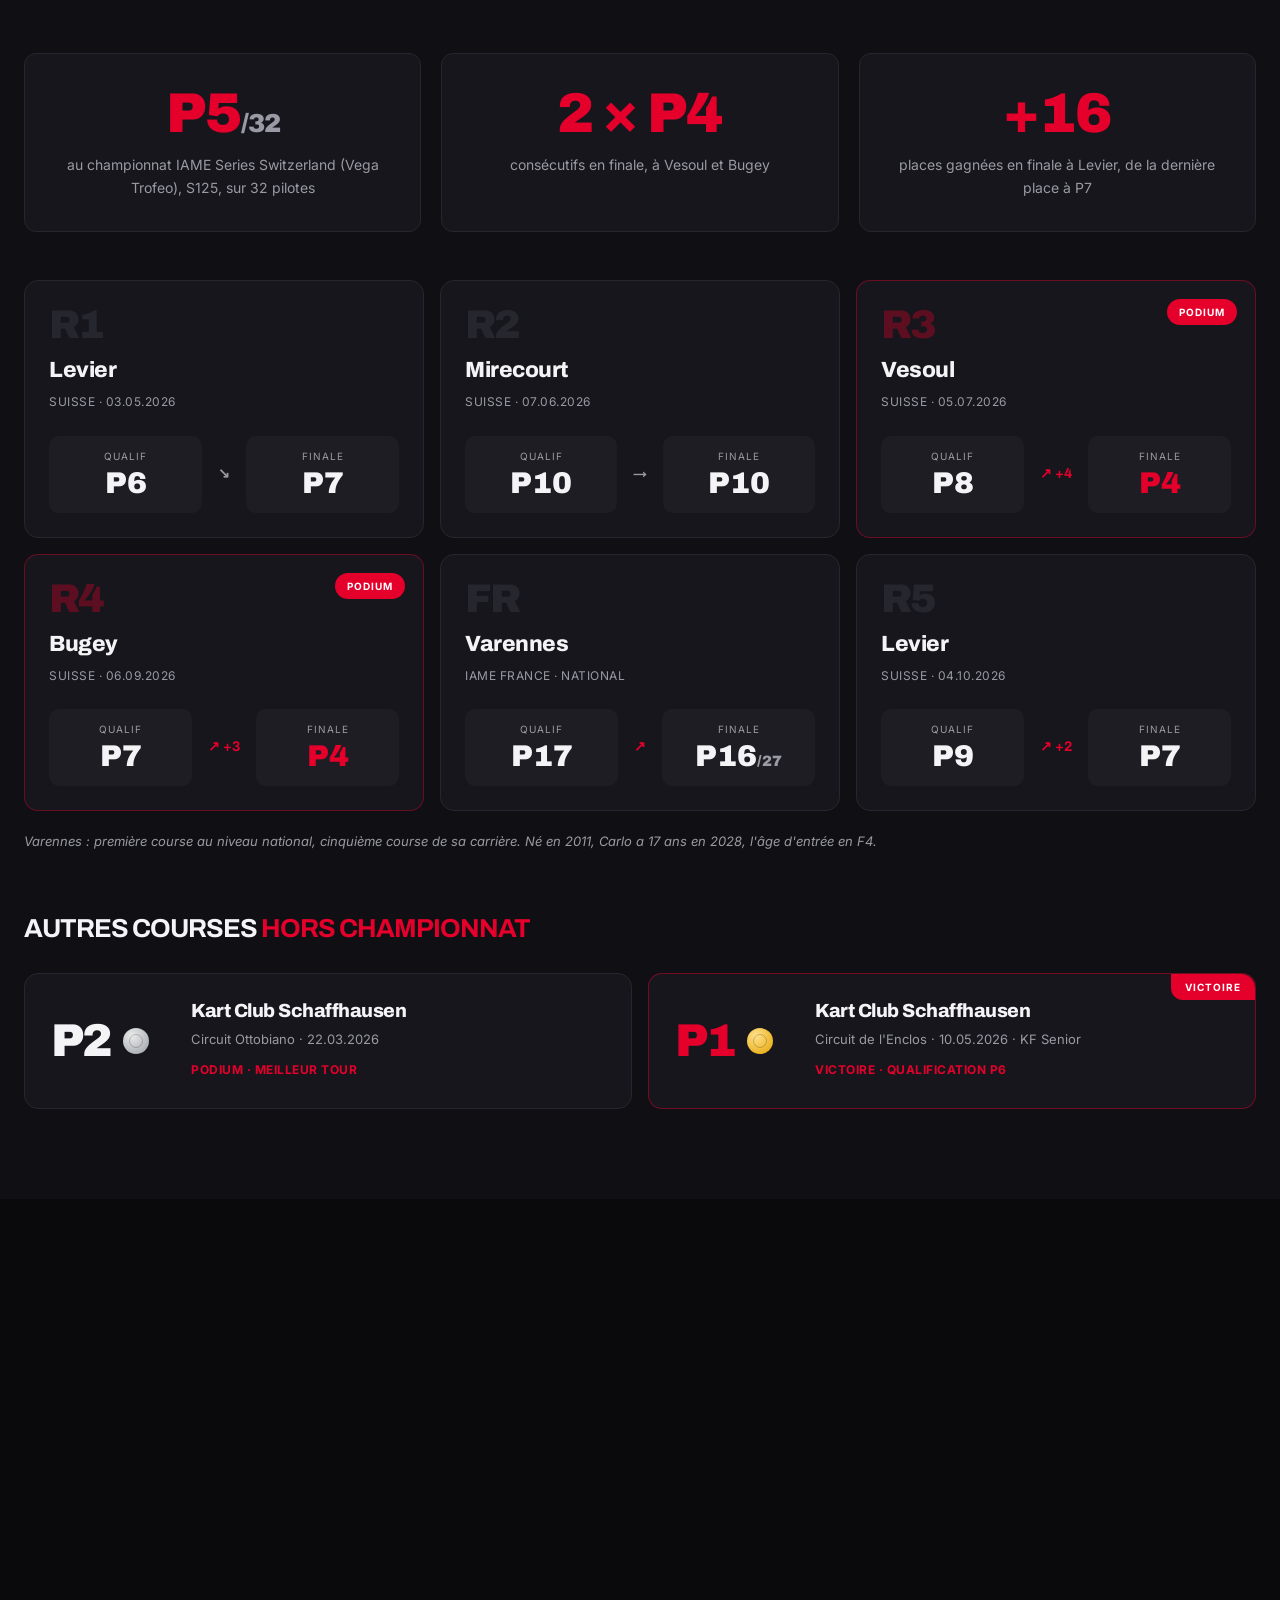
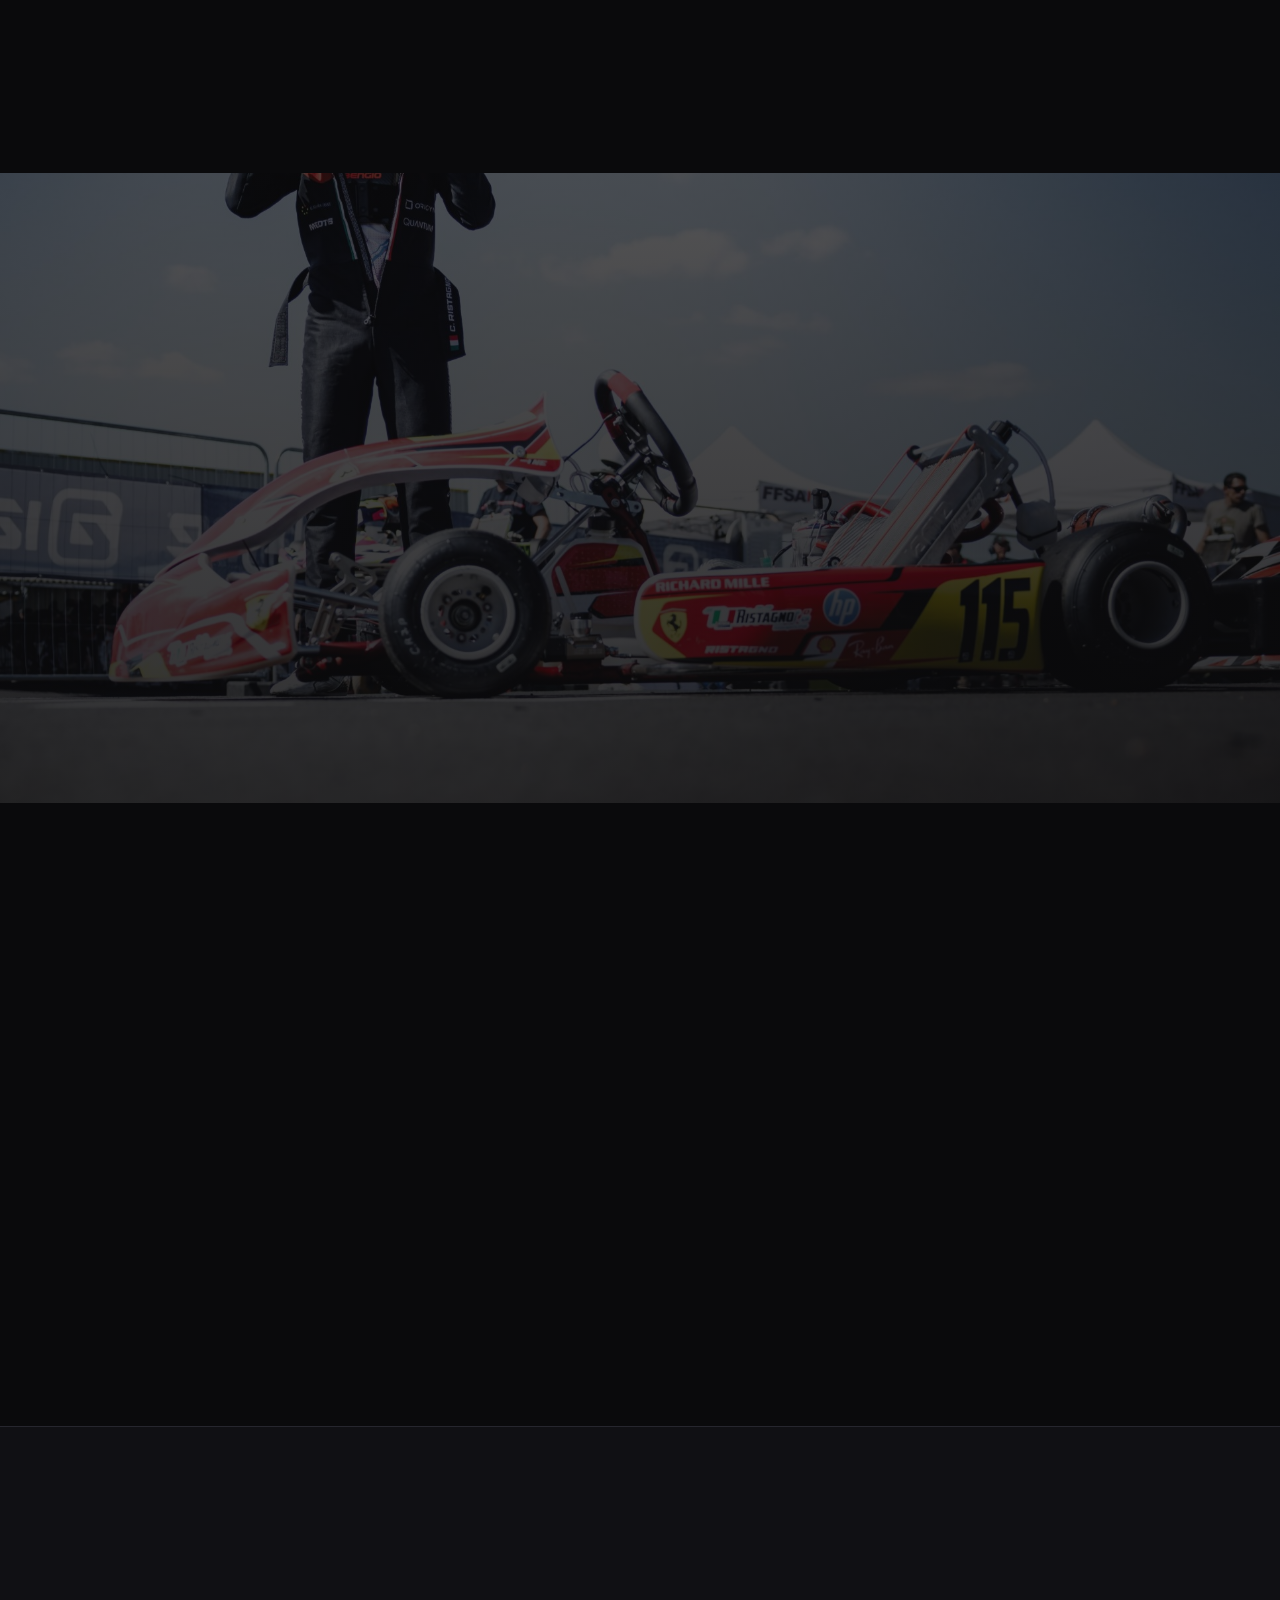
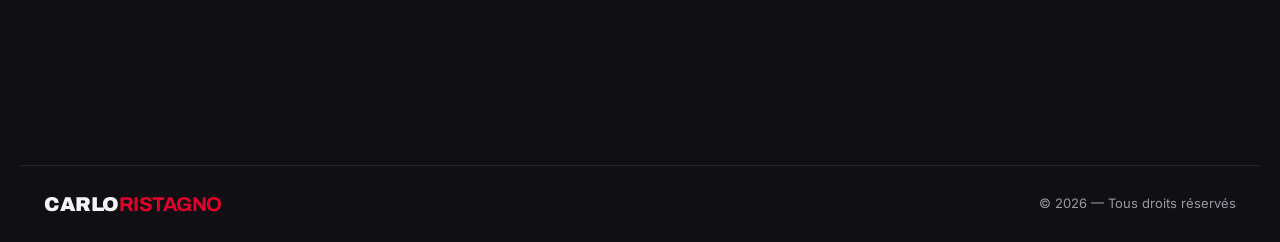
==== commit 8c2c2734: "Animations relancées au scroll, animation d'entrée hero, 115 retiré, logo Cavallino agrandi - Hero :" ====
--- a/index.html
+++ b/index.html
@@ -39,7 +39,7 @@
   <div class="hero-content">
     <p class="hero-kicker">PILOTE DE KARTING · S125</p>
     <h1>CARLO<br>RISTAGNO</h1>
-    <p class="hero-sub">Cavallino Rampante · #115 — Saison 2026</p>
+    <p class="hero-sub">Cavallino Rampante — Saison 2026</p>
   </div>
   <!-- Carte saison flottante -->
   <div class="hero-card">
@@ -77,7 +77,7 @@
     <div class="split-content">
       <span class="split-eyebrow">01</span>
       <h2>SUR<br>LA PISTE</h2>
-      <p>En course, casque baissé, numéro 115. Chaque manche du championnat Vega Trofeo, chrono après chrono.</p>
+      <p>En course, casque baissé. Chaque manche du championnat Vega Trofeo, chrono après chrono.</p>
       <a href="#resultats" class="split-link">Les résultats →</a>
     </div>
   </div>
@@ -110,7 +110,7 @@
       <ul class="pilote-facts">
         <li><span>Né en</span> 2011</li>
         <li><span>Karting depuis</span> 2025</li>
-        <li><span>Numéro</span> 115 / 477</li>
+        <li><span>Numéro</span> 477</li>
         <li><span>Catégorie</span> S125</li>
         <li class="fact-team"><span>Écurie</span> <a href="https://www.cavallinorampante.ch/" target="_blank" rel="noopener"><img src="assets/logo-cr.png" alt="Cavallino Rampante">Cavallino Rampante</a></li>
       </ul>
@@ -291,10 +291,10 @@
       <a class="shot" href="assets/gallery/11.jpg" aria-hidden="true"><img src="assets/gallery/11.jpg" alt="" loading="lazy"></a>
     </div>
     <div class="strip strip-b">
-      <a class="shot" href="assets/gallery/12.jpg"><img src="assets/gallery/12.jpg" alt="Kart #115 de face" loading="lazy"></a>
+      <a class="shot" href="assets/gallery/12.jpg"><img src="assets/gallery/12.jpg" alt="Kart de face" loading="lazy"></a>
       <a class="shot" href="assets/gallery/03.jpg"><img src="assets/gallery/03.jpg" alt="Au stand" loading="lazy"></a>
       <a class="shot" href="assets/gallery/06.jpg"><img src="assets/gallery/06.jpg" alt="Paddock" loading="lazy"></a>
-      <a class="shot" href="assets/gallery/08.jpg"><img src="assets/gallery/08.jpg" alt="Kart #115" loading="lazy"></a>
+      <a class="shot" href="assets/gallery/08.jpg"><img src="assets/gallery/08.jpg" alt="Kart" loading="lazy"></a>
       <a class="shot" href="assets/gallery/10.jpg"><img src="assets/gallery/10.jpg" alt="Sur le circuit" loading="lazy"></a>
       <a class="shot" href="assets/gallery/01.jpg"><img src="assets/gallery/01.jpg" alt="Varennes" loading="lazy"></a>
       <!-- duplication pour boucle -->
--- a/styles.css
+++ b/styles.css
@@ -29,16 +29,21 @@
 
 /* HERO */
 .hero{position:relative;height:92vh;min-height:620px;display:flex;align-items:flex-end;overflow:hidden}
-.hero-media{position:absolute;inset:0;background:url('assets/gallery/hero3.jpg') center 15%/cover no-repeat}
+.hero-media{position:absolute;inset:0;background:url('assets/gallery/hero3.jpg') center 15%/cover no-repeat;animation:heroZoom 1.4s ease both}
+@keyframes heroZoom{from{transform:scale(1.08)}to{transform:scale(1)}}
+@media(prefers-reduced-motion:reduce){.hero-media{animation:none}}
 .hero-overlay{position:absolute;inset:0;background:linear-gradient(180deg,rgba(10,10,12,.3) 0%,rgba(10,10,12,.15) 40%,rgba(10,10,12,.9) 100%)}
 .hero-content{position:relative;z-index:2;padding:0 48px 90px;max-width:var(--maxw);margin:0 auto;width:100%}
-.hero-kicker{color:var(--red);font-weight:700;letter-spacing:3px;font-size:13px;margin-bottom:12px}
-.hero h1{font-size:clamp(56px,11vw,150px);font-weight:900;line-height:.86;text-transform:uppercase;letter-spacing:-3px}
-.hero-sub{font-size:clamp(15px,2vw,20px);color:var(--txt);margin-top:20px;font-weight:500}
+.hero-kicker{color:var(--red);font-weight:700;letter-spacing:3px;font-size:13px;margin-bottom:12px;animation:heroUp .7s both .1s}
+.hero h1{font-size:clamp(56px,11vw,150px);font-weight:900;line-height:.86;text-transform:uppercase;letter-spacing:-3px;animation:heroUp .9s both .25s}
+.hero-sub{font-size:clamp(15px,2vw,20px);color:var(--txt);margin-top:20px;font-weight:500;animation:heroUp .7s both .5s}
+@keyframes heroUp{from{opacity:0;transform:translateY(30px)}to{opacity:1;transform:none}}
+@keyframes heroCard{from{opacity:0;transform:translateY(30px) scale(.96)}to{opacity:1;transform:none}}
+@media(prefers-reduced-motion:reduce){.hero-kicker,.hero h1,.hero-sub,.hero-card{animation:none}}
 .hero-scroll{position:absolute;bottom:24px;left:50%;transform:translateX(-50%);z-index:2;font-size:11px;letter-spacing:2px;color:var(--txt-dim);animation:bob 2s infinite}
 @keyframes bob{0%,100%{transform:translateX(-50%) translateY(0)}50%{transform:translateX(-50%) translateY(6px)}}
 /* Carte saison flottante */
-.hero-card{position:absolute;z-index:3;right:48px;bottom:90px;background:rgba(22,22,28,.92);backdrop-filter:blur(16px);border:1px solid var(--line);border-radius:14px;padding:24px;width:320px;box-shadow:0 20px 60px rgba(0,0,0,.5)}
+.hero-card{position:absolute;z-index:3;right:48px;bottom:90px;background:rgba(22,22,28,.92);backdrop-filter:blur(16px);border:1px solid var(--line);border-radius:14px;padding:24px;width:320px;box-shadow:0 20px 60px rgba(0,0,0,.5);animation:heroCard .8s both .7s}
 .hc-label{font-size:11px;text-transform:uppercase;letter-spacing:2px;color:var(--red);font-weight:700}
 .hc-main{display:flex;align-items:center;gap:16px;margin:14px 0 18px}
 .hc-pos{font-size:52px;font-weight:900;line-height:1;color:#fff}
@@ -86,8 +91,8 @@
 .pilote-facts span{display:block;font-size:12px;text-transform:uppercase;letter-spacing:1px;color:var(--txt-dim);font-weight:500}
 .fact-team{grid-column:1 / -1;transition:border-color .2s}
 .fact-team:hover{border-color:var(--red)}
-.fact-team a{display:flex;align-items:center;gap:12px;margin-top:4px;font-family:'Archivo';font-weight:700;font-size:16px}
-.fact-team img{height:40px;width:auto;flex-shrink:0}
+.fact-team a{display:flex;flex-direction:column;align-items:center;gap:14px;margin-top:4px;font-family:'Archivo';font-weight:700;font-size:18px;text-align:center}
+.fact-team img{height:256px;width:auto;max-width:100%}
 
 /* HIGHLIGHT CARDS */
 .highlight-cards{display:grid;grid-template-columns:repeat(3,1fr);gap:20px;margin-bottom:48px}
@@ -119,17 +124,18 @@
 
 /* OTHER RACES */
 .other-races{display:grid;grid-template-columns:1fr 1fr;gap:16px}
-.ocard{position:relative;background:var(--card);border:1px solid var(--line);border-radius:14px;padding:24px;display:flex;gap:24px;align-items:center;overflow:hidden;transition:border-color .2s,transform .2s}
+.ocard{position:relative;background:var(--card);border:1px solid var(--line);border-radius:14px;padding:26px;display:flex;gap:22px;align-items:center;overflow:hidden;transition:border-color .2s,transform .2s}
 .ocard:hover{transform:translateY(-3px)}
-.ocard-pos{display:flex;flex-direction:column;align-items:center;gap:8px;flex-shrink:0}
-.ocard-rank{font-family:'Archivo';font-size:44px;font-weight:900;line-height:1;letter-spacing:-2px}
-.ocard-medal{width:28px;height:28px;border-radius:50%;position:relative}
+.ocard-pos{display:flex;align-items:center;gap:12px;flex-shrink:0;width:118px}
+.ocard-medal{width:26px;height:26px;border-radius:50%;position:relative;flex-shrink:0}
 .ocard-medal.gold{background:radial-gradient(circle at 35% 30%,#ffe08a,#e4a400)}
 .ocard-medal.silver{background:radial-gradient(circle at 35% 30%,#eaeaea,#9aa0a6)}
 .ocard-medal::after{content:"";position:absolute;inset:6px;border-radius:50%;border:1.5px solid rgba(0,0,0,.2)}
-.ocard-body strong{display:block;font-family:'Archivo';font-size:19px;font-weight:800;letter-spacing:-.5px}
+.ocard-rank{font-family:'Archivo';font-size:46px;font-weight:900;line-height:1;letter-spacing:-2px}
+.ocard-body{min-width:0}
+.ocard-body strong{display:block;font-family:'Archivo';font-size:19px;font-weight:800;letter-spacing:-.5px;line-height:1.2}
 .ocard-body span{display:block;color:var(--txt-dim);font-size:13px;margin:6px 0}
-.ocard-body em{color:var(--red);font-size:13px;font-style:normal;font-weight:700;text-transform:uppercase;letter-spacing:.5px}
+.ocard-body em{color:var(--red);font-size:12px;font-style:normal;font-weight:700;text-transform:uppercase;letter-spacing:.5px}
 .ocard-win{border-color:rgba(228,0,43,.45)}
 .ocard-win .ocard-rank{color:var(--red)}
 .ocard-flag{position:absolute;top:0;right:0;background:var(--red);color:#fff;font-size:10px;font-weight:700;text-transform:uppercase;letter-spacing:1px;padding:5px 14px;border-radius:0 14px 0 12px}
@@ -203,7 +209,7 @@
 footer{background:var(--bg-alt);border-top:1px solid var(--line);position:relative;overflow:hidden}
 .footer-top{max-width:var(--maxw);margin:0 auto;padding:64px 24px 48px;display:grid;grid-template-columns:1.6fr 1fr 1fr 1fr;gap:40px}
 .footer-brand{max-width:320px}
-.footer-logo{height:72px;margin-bottom:18px}
+.footer-logo{height:90px;margin-bottom:18px}
 .footer-tag{font-size:14px;color:var(--txt-dim);line-height:1.6}
 .footer-num{display:flex;gap:10px;margin-top:22px}
 .footer-num span{font-family:'Archivo';font-weight:900;font-size:16px;color:var(--red);border:1px solid rgba(228,0,43,.4);border-radius:6px;padding:4px 12px;letter-spacing:1px}
@@ -211,7 +217,7 @@
 .footer-col a{display:block;color:var(--txt-dim);font-size:14px;margin-bottom:12px;transition:color .2s,padding-left .2s}
 .footer-col a:hover{color:var(--red);padding-left:4px}
 .footer-team-link{display:flex!important;align-items:center;gap:10px}
-.footer-team-link img{height:32px;width:auto}
+.footer-team-link img{height:176px;width:auto}
 .footer-team-link span{font-weight:600;color:var(--txt)}
 .footer-bottom{border-top:1px solid var(--line);max-width:var(--maxw);margin:0 auto;padding:22px 24px;display:flex;justify-content:space-between;align-items:center;flex-wrap:wrap;gap:12px}
 .footer-name{font-family:'Archivo';font-weight:900;font-size:20px;letter-spacing:-.5px;color:var(--txt)}
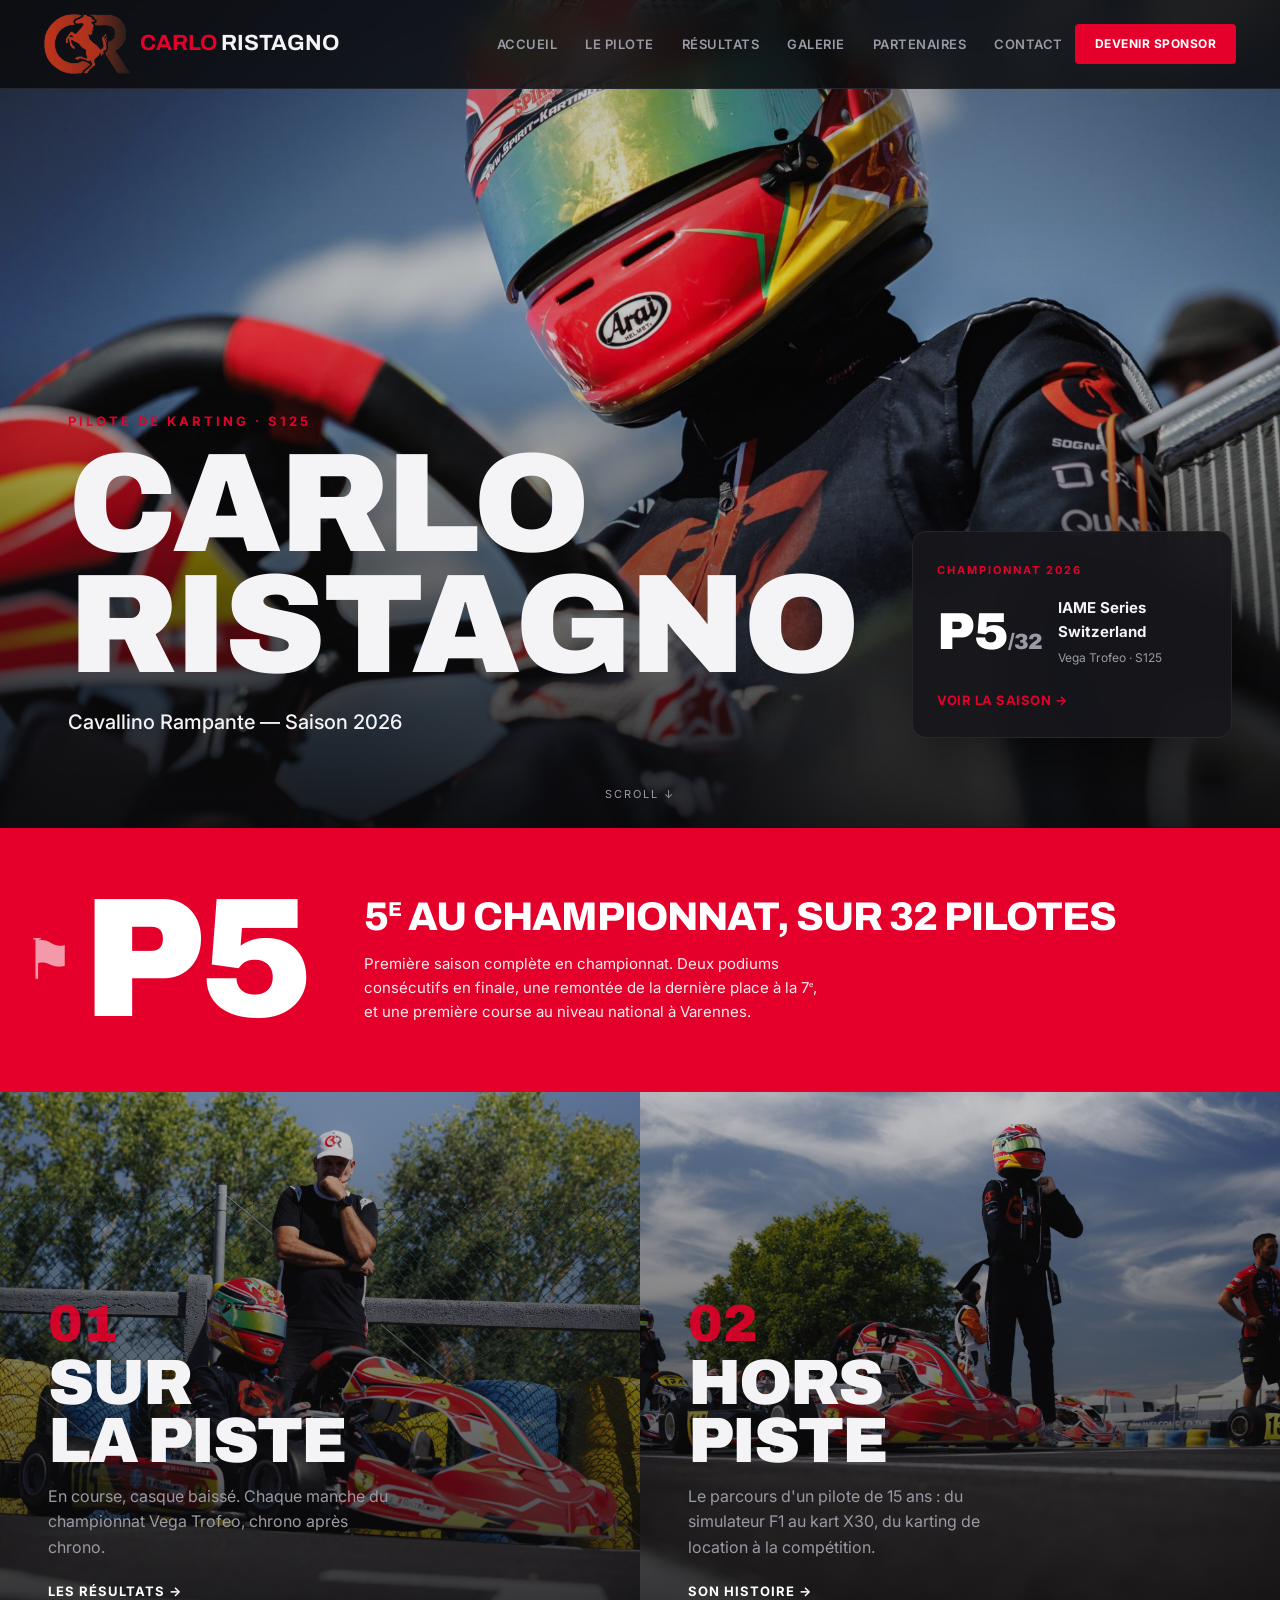
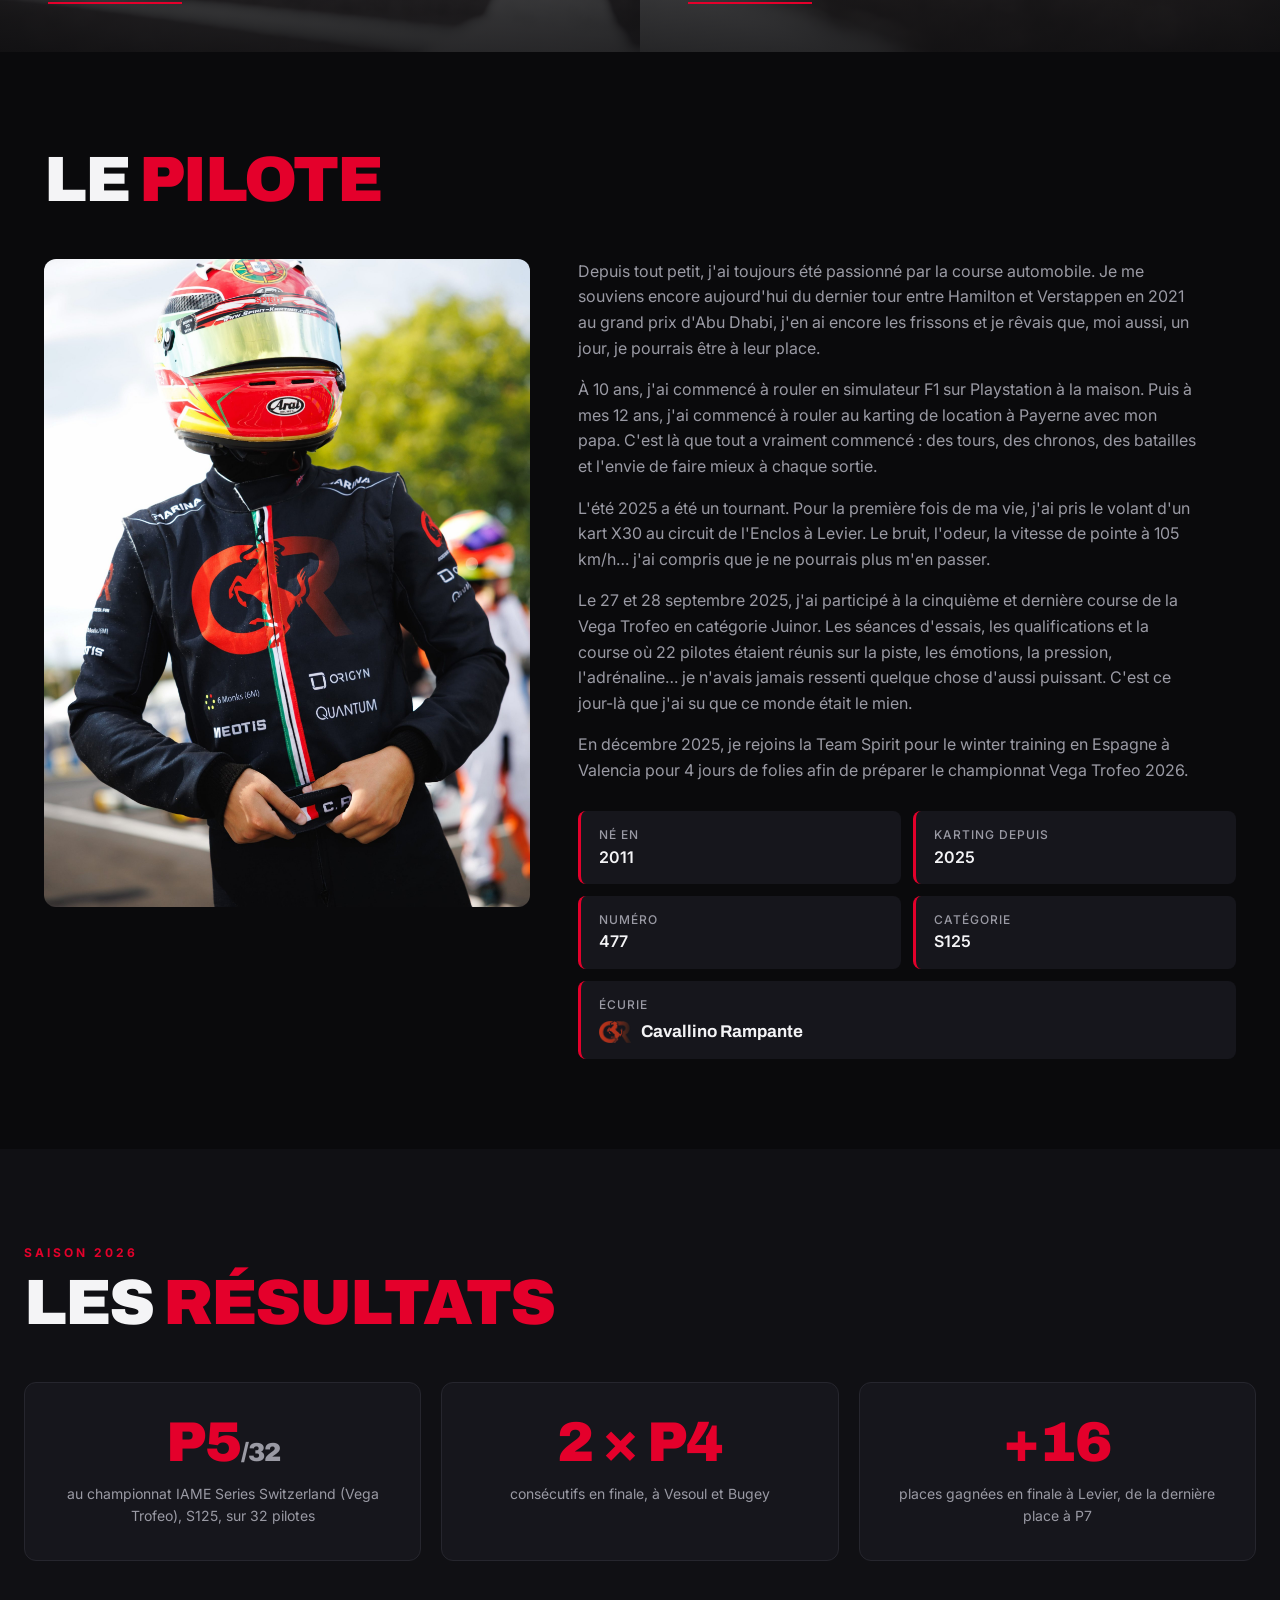
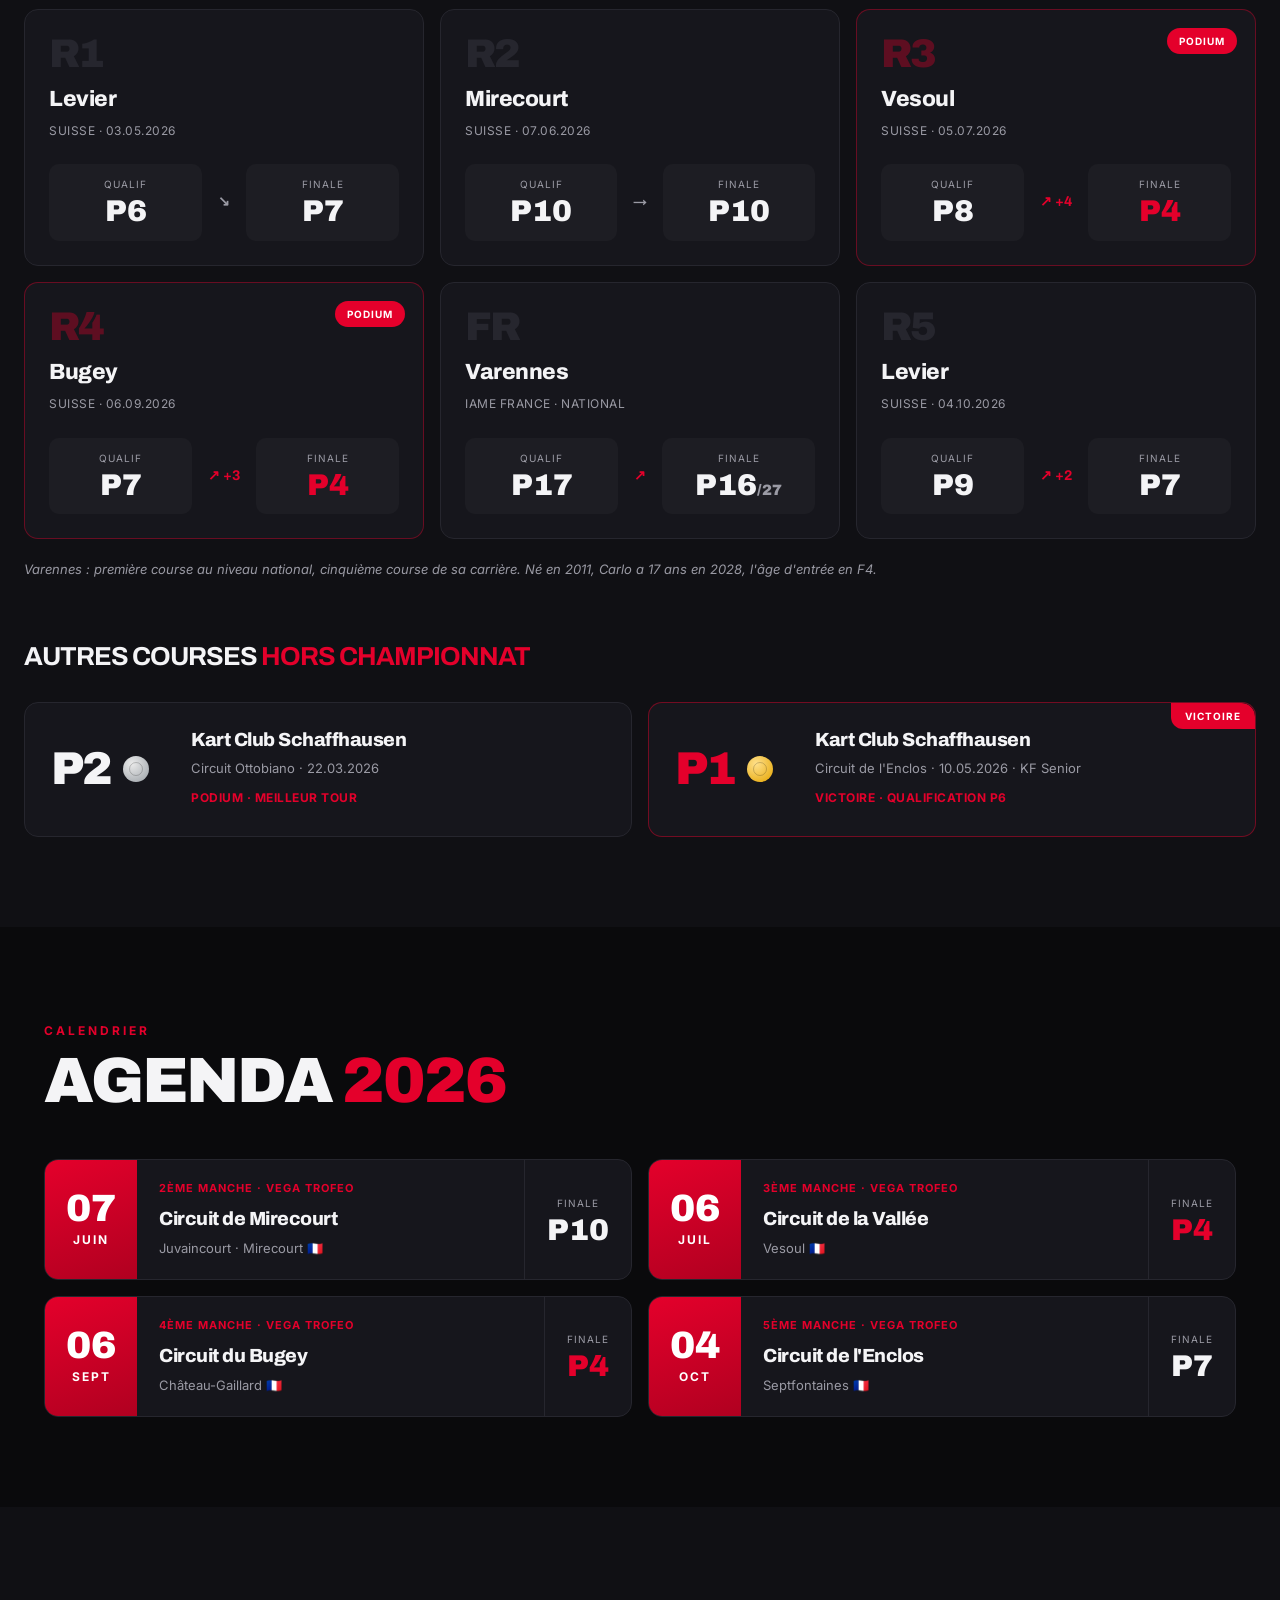
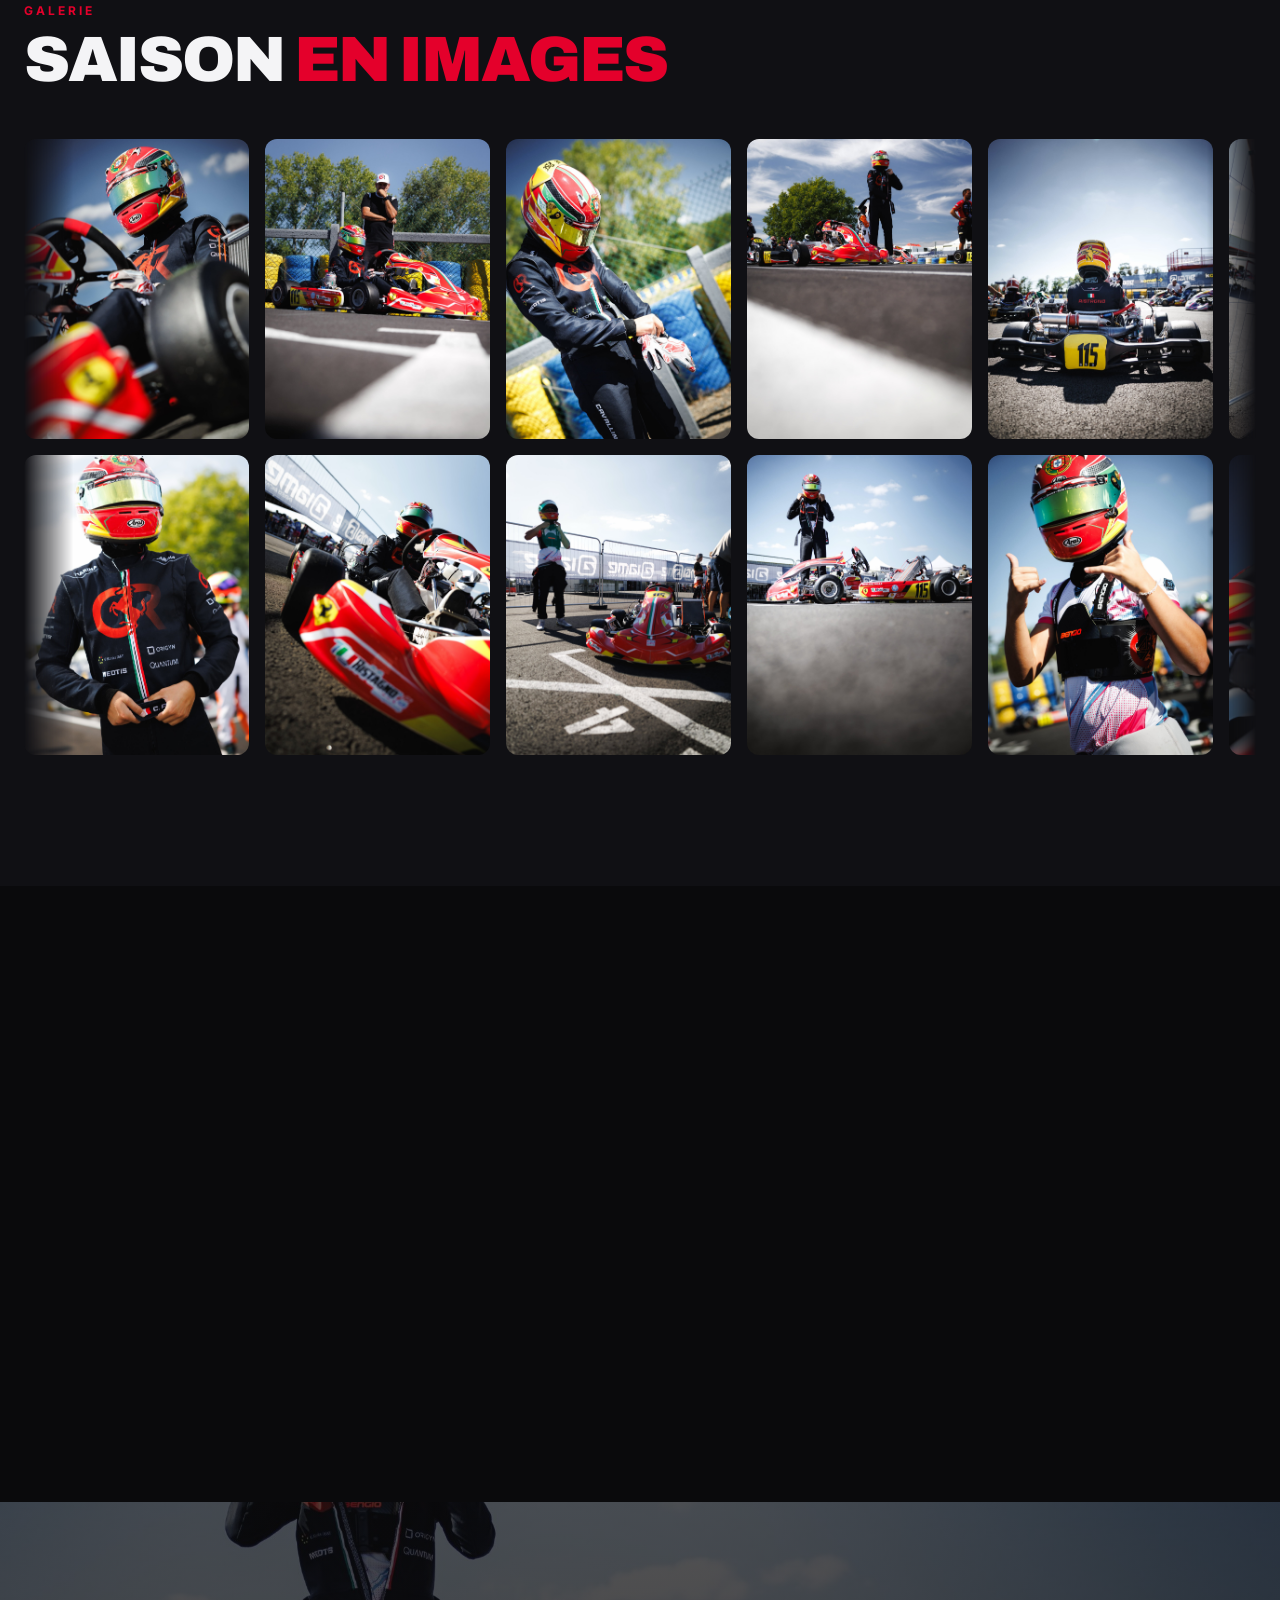
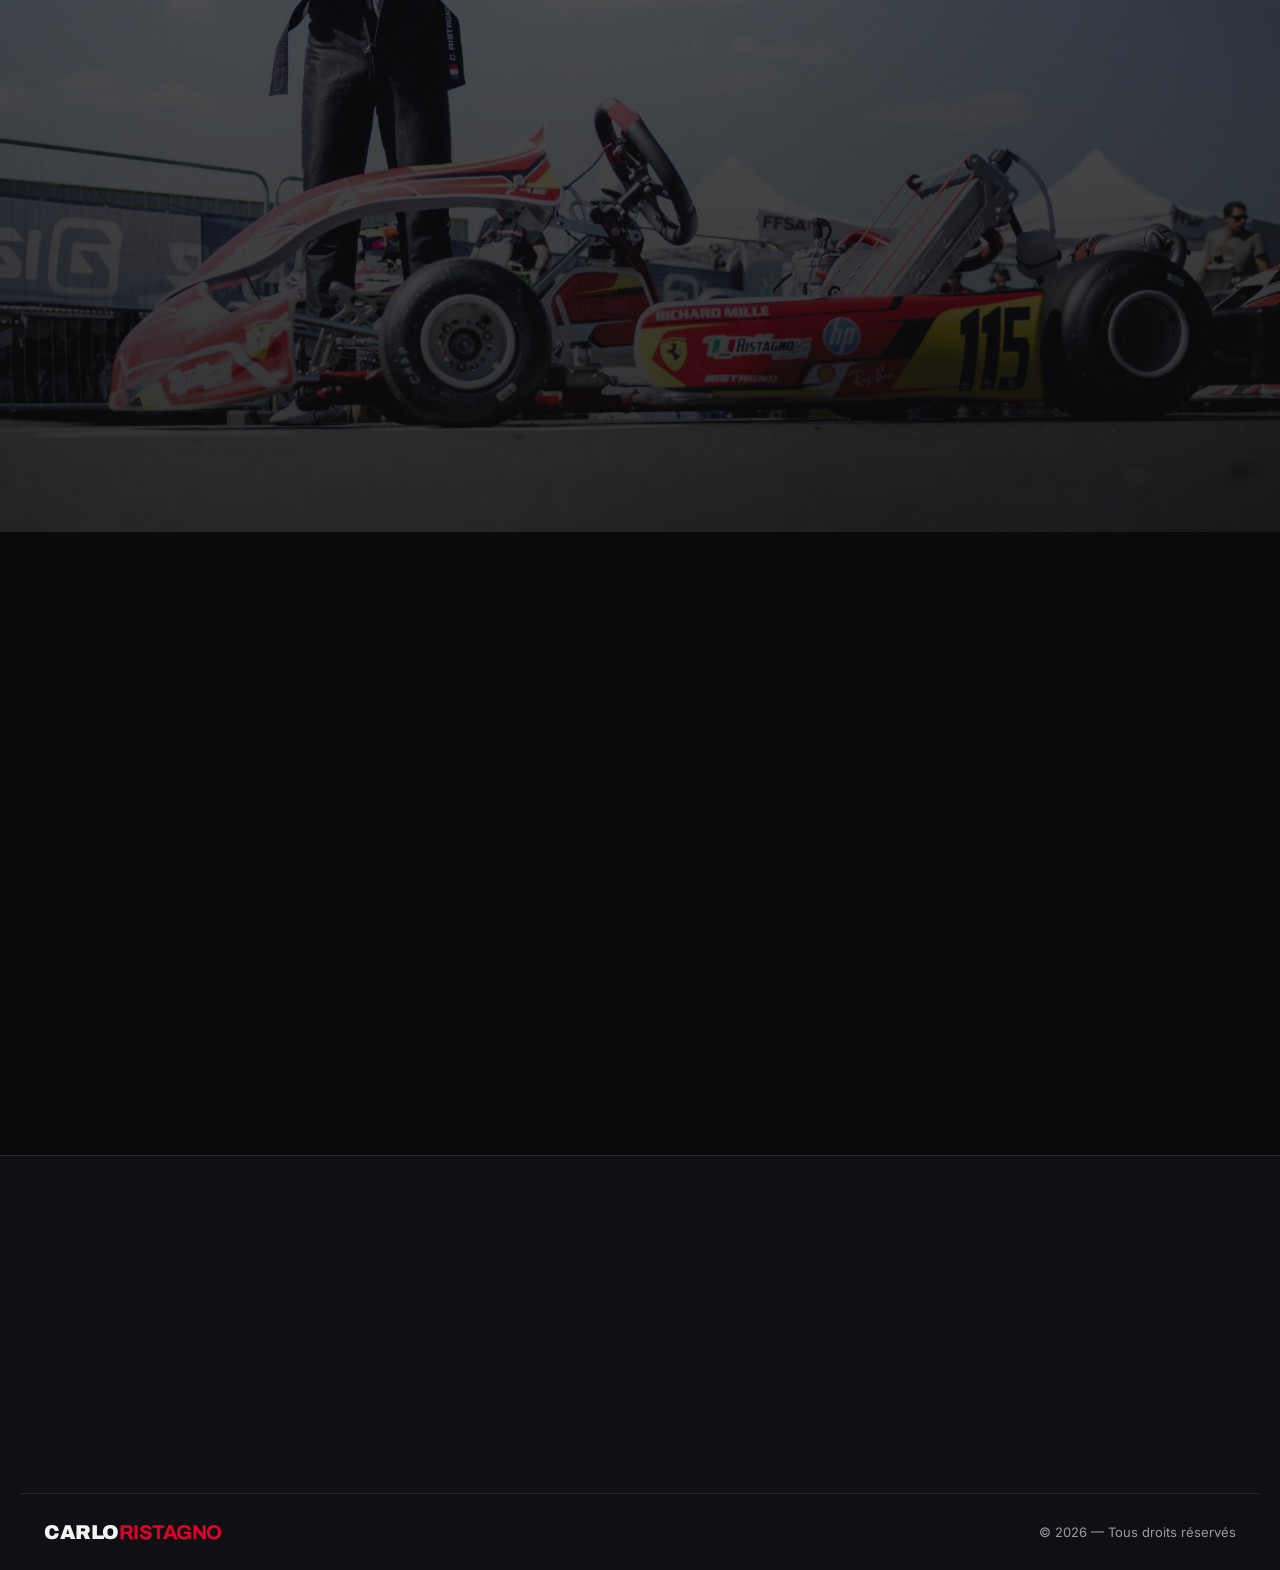
==== commit f78c6cdd: "Logo CR: cheval entièrement rouge (œil et crinière détourés) Co-Authored-By: Claude Opus 4.8 <norepl" ====
--- a/index.html
+++ b/index.html
@@ -16,7 +16,7 @@
 <header id="site-header">
   <div class="header-inner">
     <a href="#top" class="brand">
-      <img src="assets/logo-cr.png" alt="Carlo Ristagno" class="brand-logo">
+      <img src="assets/logo-cr-tight.png" alt="Carlo Ristagno" class="brand-logo">
       <span class="brand-text"><strong>CARLO</strong> RISTAGNO</span>
     </a>
     <nav id="nav">
@@ -112,7 +112,7 @@
         <li><span>Karting depuis</span> 2025</li>
         <li><span>Numéro</span> 477</li>
         <li><span>Catégorie</span> S125</li>
-        <li class="fact-team"><span>Écurie</span> <a href="https://www.cavallinorampante.ch/" target="_blank" rel="noopener"><img src="assets/logo-cr.png" alt="Cavallino Rampante">Cavallino Rampante</a></li>
+        <li class="fact-team"><span>Écurie</span> <a href="https://www.cavallinorampante.ch/" target="_blank" rel="noopener"><img src="assets/logo-cr-tight.png" alt="Cavallino Rampante">Cavallino Rampante</a></li>
       </ul>
     </div>
   </div>
@@ -368,7 +368,7 @@
 <footer>
   <div class="footer-top">
     <div class="footer-brand">
-      <img src="assets/logo-cr.png" alt="Carlo Ristagno" class="footer-logo">
+      <img src="assets/logo-cr-tight.png" alt="Carlo Ristagno" class="footer-logo">
       <p class="footer-tag">Pilote de karting de compétition · S125.<br>En route vers le sommet, une course à la fois.</p>
     </div>
     <div class="footer-col">
--- a/styles.css
+++ b/styles.css
@@ -5,7 +5,7 @@
   --maxw:1240px;
 }
 *{margin:0;padding:0;box-sizing:border-box}
-html{scroll-behavior:smooth;scroll-padding-top:72px}
+html{scroll-behavior:smooth;scroll-padding-top:90px}
 body{font-family:'Inter',sans-serif;background:var(--bg);color:var(--txt);line-height:1.6;overflow-x:hidden}
 h1,h2,h3,.hl-big,.brand-text,.ad-d,.medal,.hc-pos,.bs-val{font-family:'Archivo',sans-serif;letter-spacing:-1px}
 a{color:inherit;text-decoration:none}
@@ -15,9 +15,9 @@
 
 /* HEADER */
 #site-header{position:fixed;top:0;left:0;right:0;z-index:100;background:rgba(10,10,12,.82);backdrop-filter:blur(14px);border-bottom:1px solid var(--line);transition:box-shadow .3s}
-.header-inner{max-width:var(--maxw);margin:0 auto;padding:0 24px;height:76px;display:flex;align-items:center;gap:14px}
+.header-inner{max-width:var(--maxw);margin:0 auto;padding:0 24px;height:88px;display:flex;align-items:center;gap:12px}
 .brand{display:flex;align-items:center;gap:10px;margin-right:auto}
-.brand-logo{height:64px;width:auto}
+.brand-logo{height:60px;width:auto}
 .brand-text{font-size:22px;font-weight:700;letter-spacing:0}
 .brand-text strong{color:var(--red)}
 #nav{display:flex;gap:28px}
@@ -91,8 +91,8 @@
 .pilote-facts span{display:block;font-size:12px;text-transform:uppercase;letter-spacing:1px;color:var(--txt-dim);font-weight:500}
 .fact-team{grid-column:1 / -1;transition:border-color .2s}
 .fact-team:hover{border-color:var(--red)}
-.fact-team a{display:flex;flex-direction:column;align-items:center;gap:14px;margin-top:4px;font-family:'Archivo';font-weight:700;font-size:18px;text-align:center}
-.fact-team img{height:256px;width:auto;max-width:100%}
+.fact-team a{display:flex;align-items:center;gap:10px;margin-top:4px;font-family:'Archivo';font-weight:700;font-size:17px}
+.fact-team img{height:22px;width:auto;flex-shrink:0}
 
 /* HIGHLIGHT CARDS */
 .highlight-cards{display:grid;grid-template-columns:repeat(3,1fr);gap:20px;margin-bottom:48px}
@@ -209,7 +209,7 @@
 footer{background:var(--bg-alt);border-top:1px solid var(--line);position:relative;overflow:hidden}
 .footer-top{max-width:var(--maxw);margin:0 auto;padding:64px 24px 48px;display:grid;grid-template-columns:1.6fr 1fr 1fr 1fr;gap:40px}
 .footer-brand{max-width:320px}
-.footer-logo{height:90px;margin-bottom:18px}
+.footer-logo{height:120px;width:auto;margin-bottom:18px}
 .footer-tag{font-size:14px;color:var(--txt-dim);line-height:1.6}
 .footer-num{display:flex;gap:10px;margin-top:22px}
 .footer-num span{font-family:'Archivo';font-weight:900;font-size:16px;color:var(--red);border:1px solid rgba(228,0,43,.4);border-radius:6px;padding:4px 12px;letter-spacing:1px}
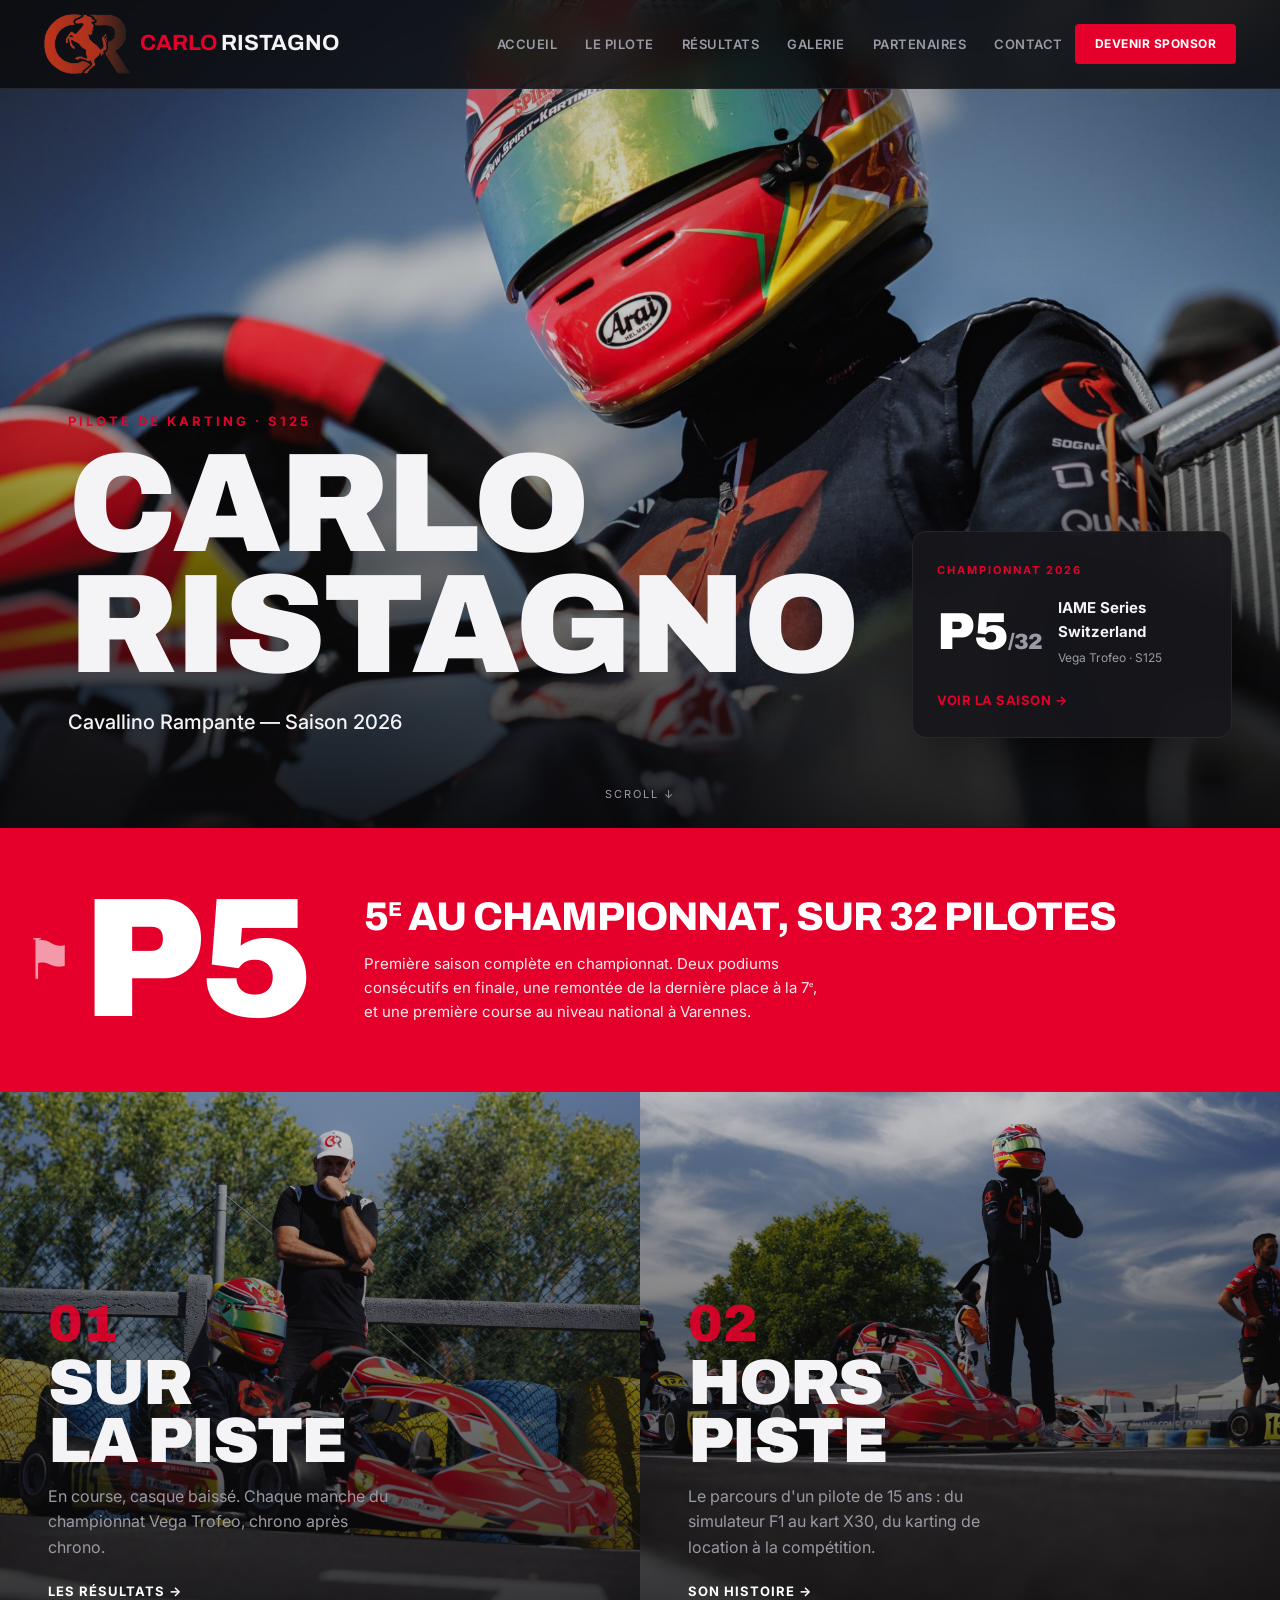
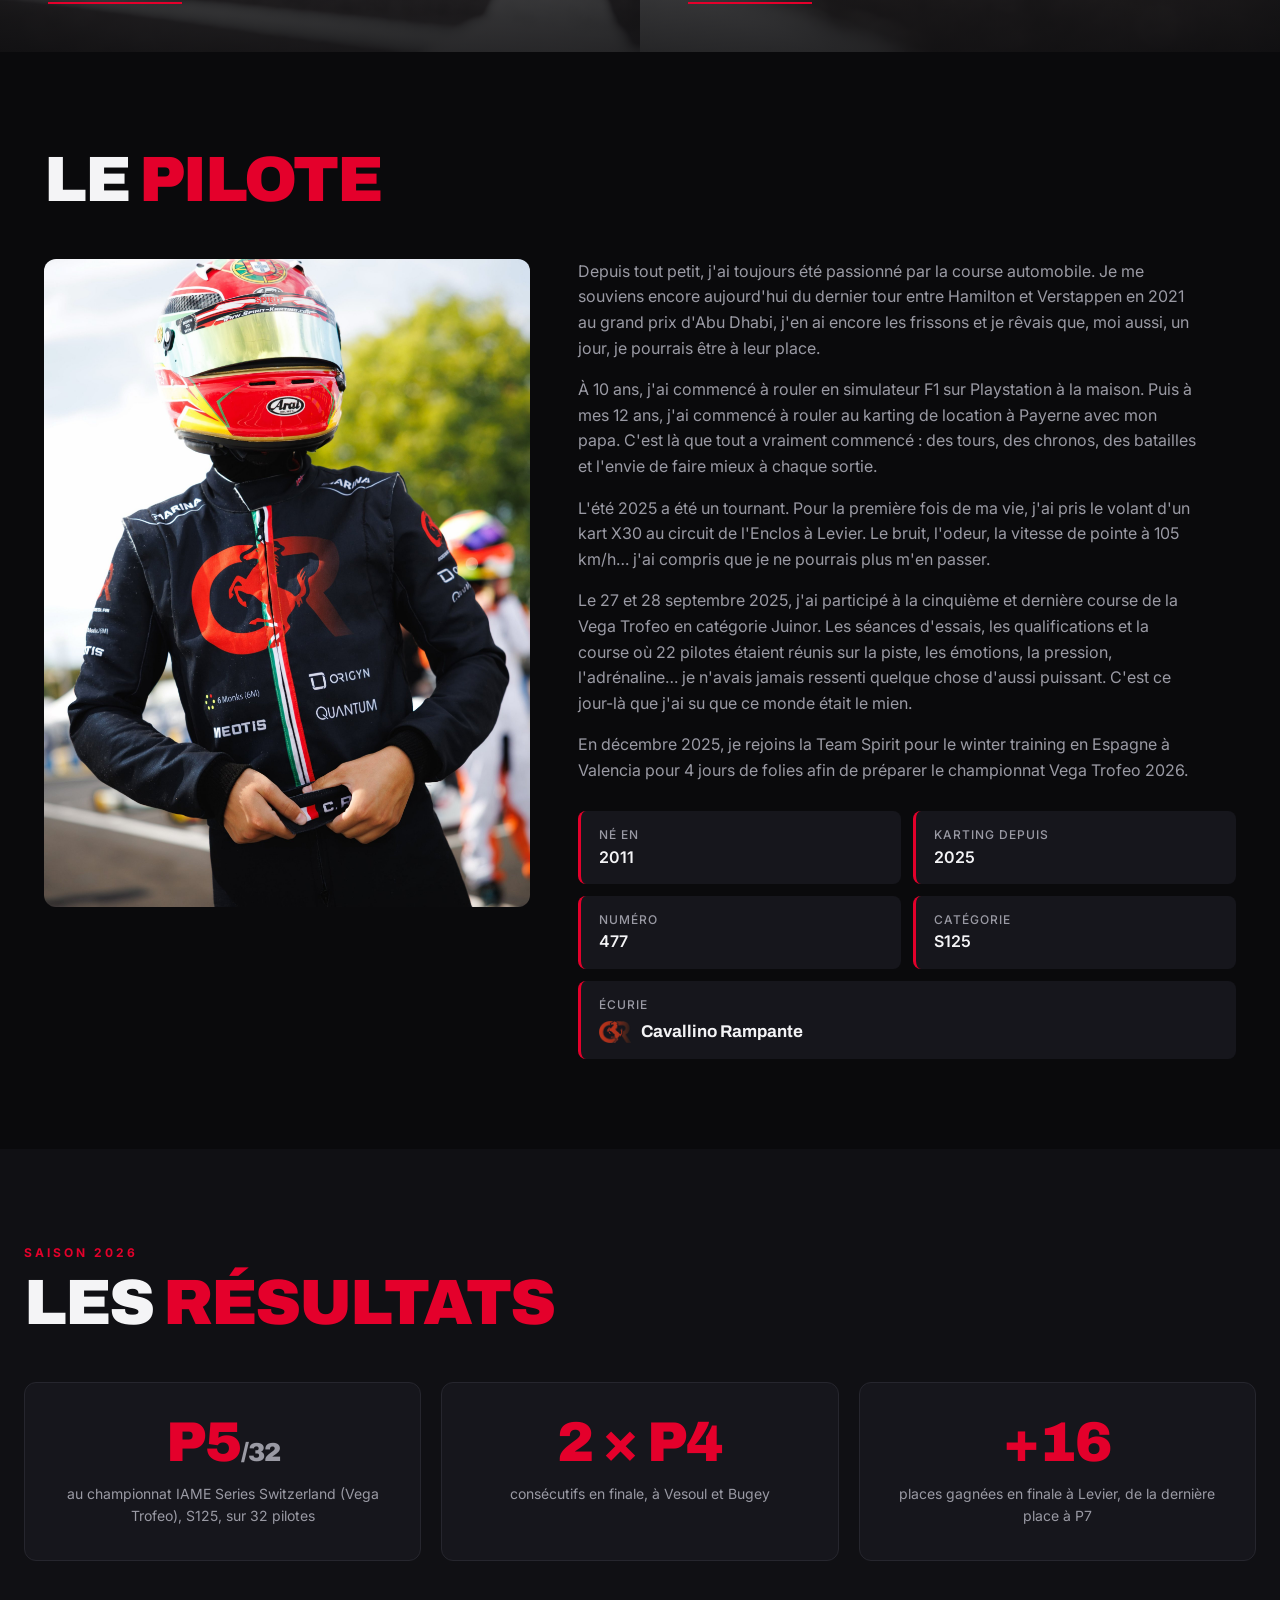
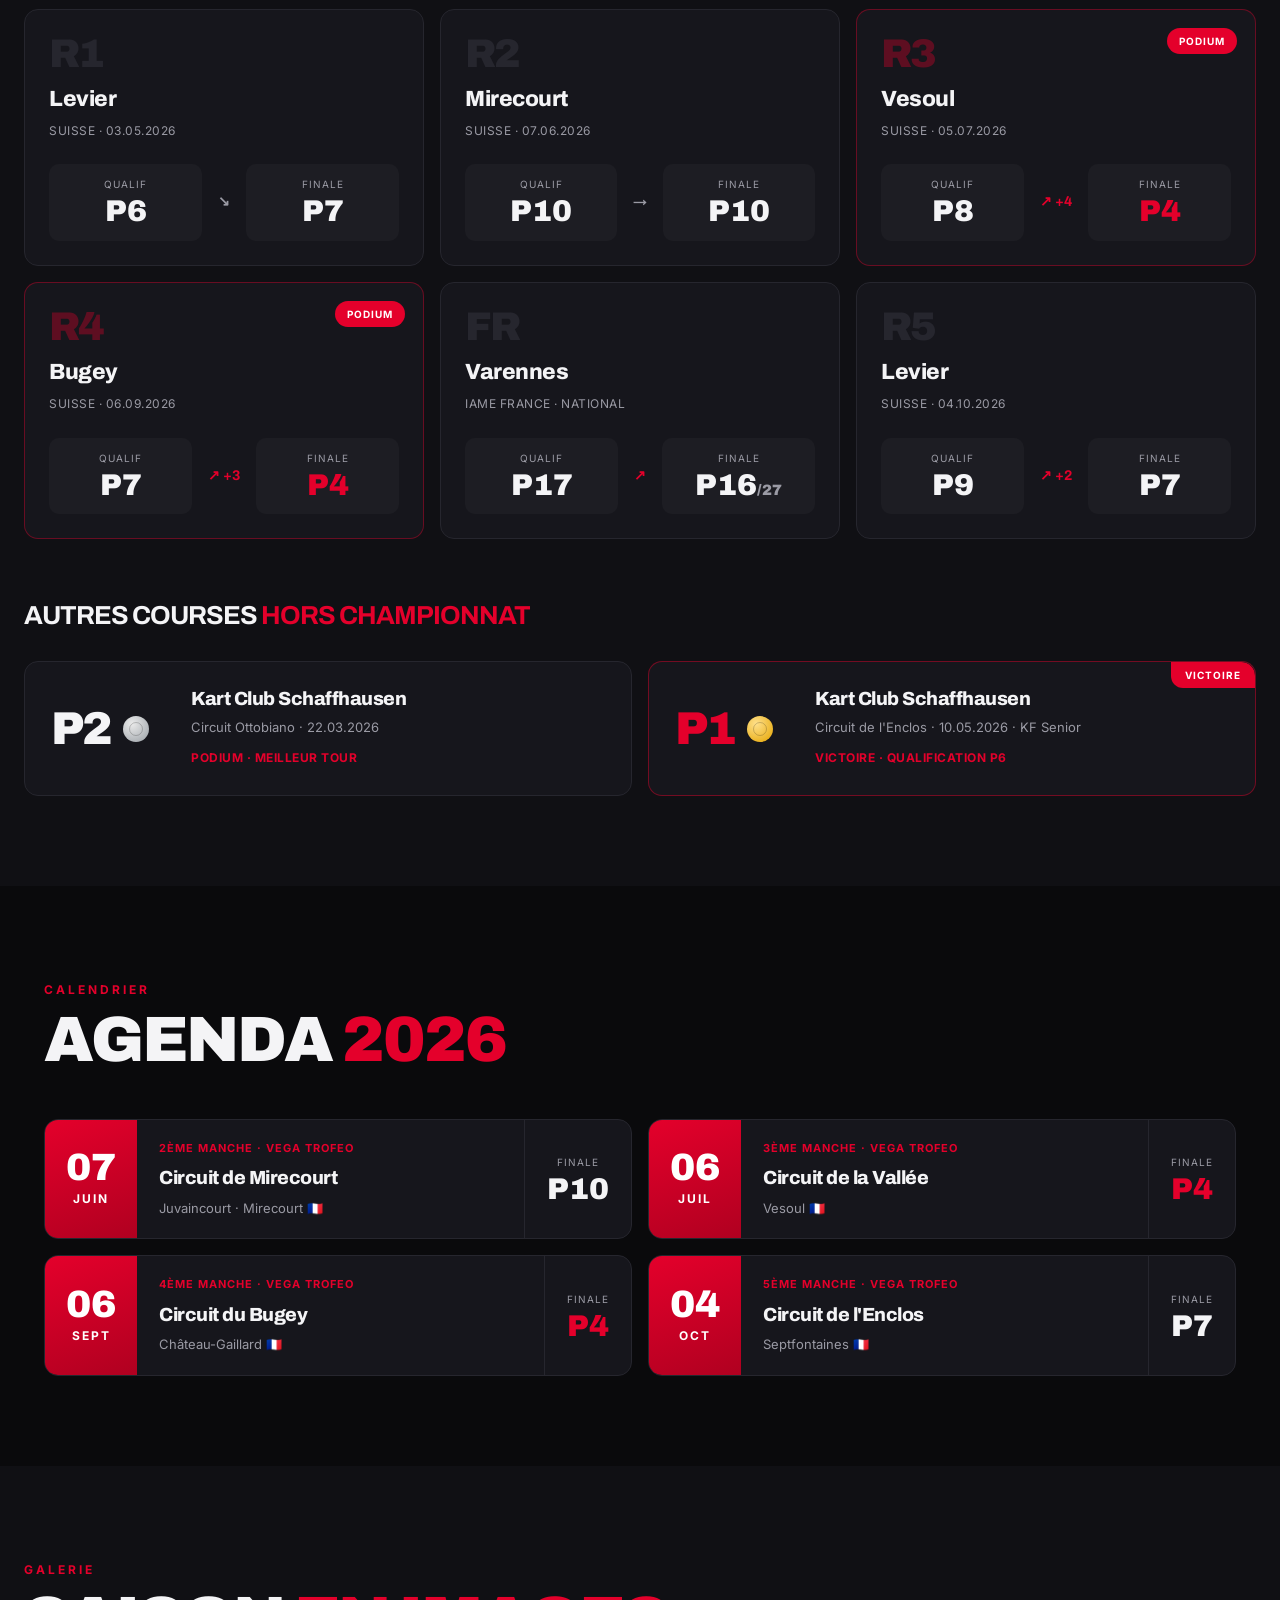
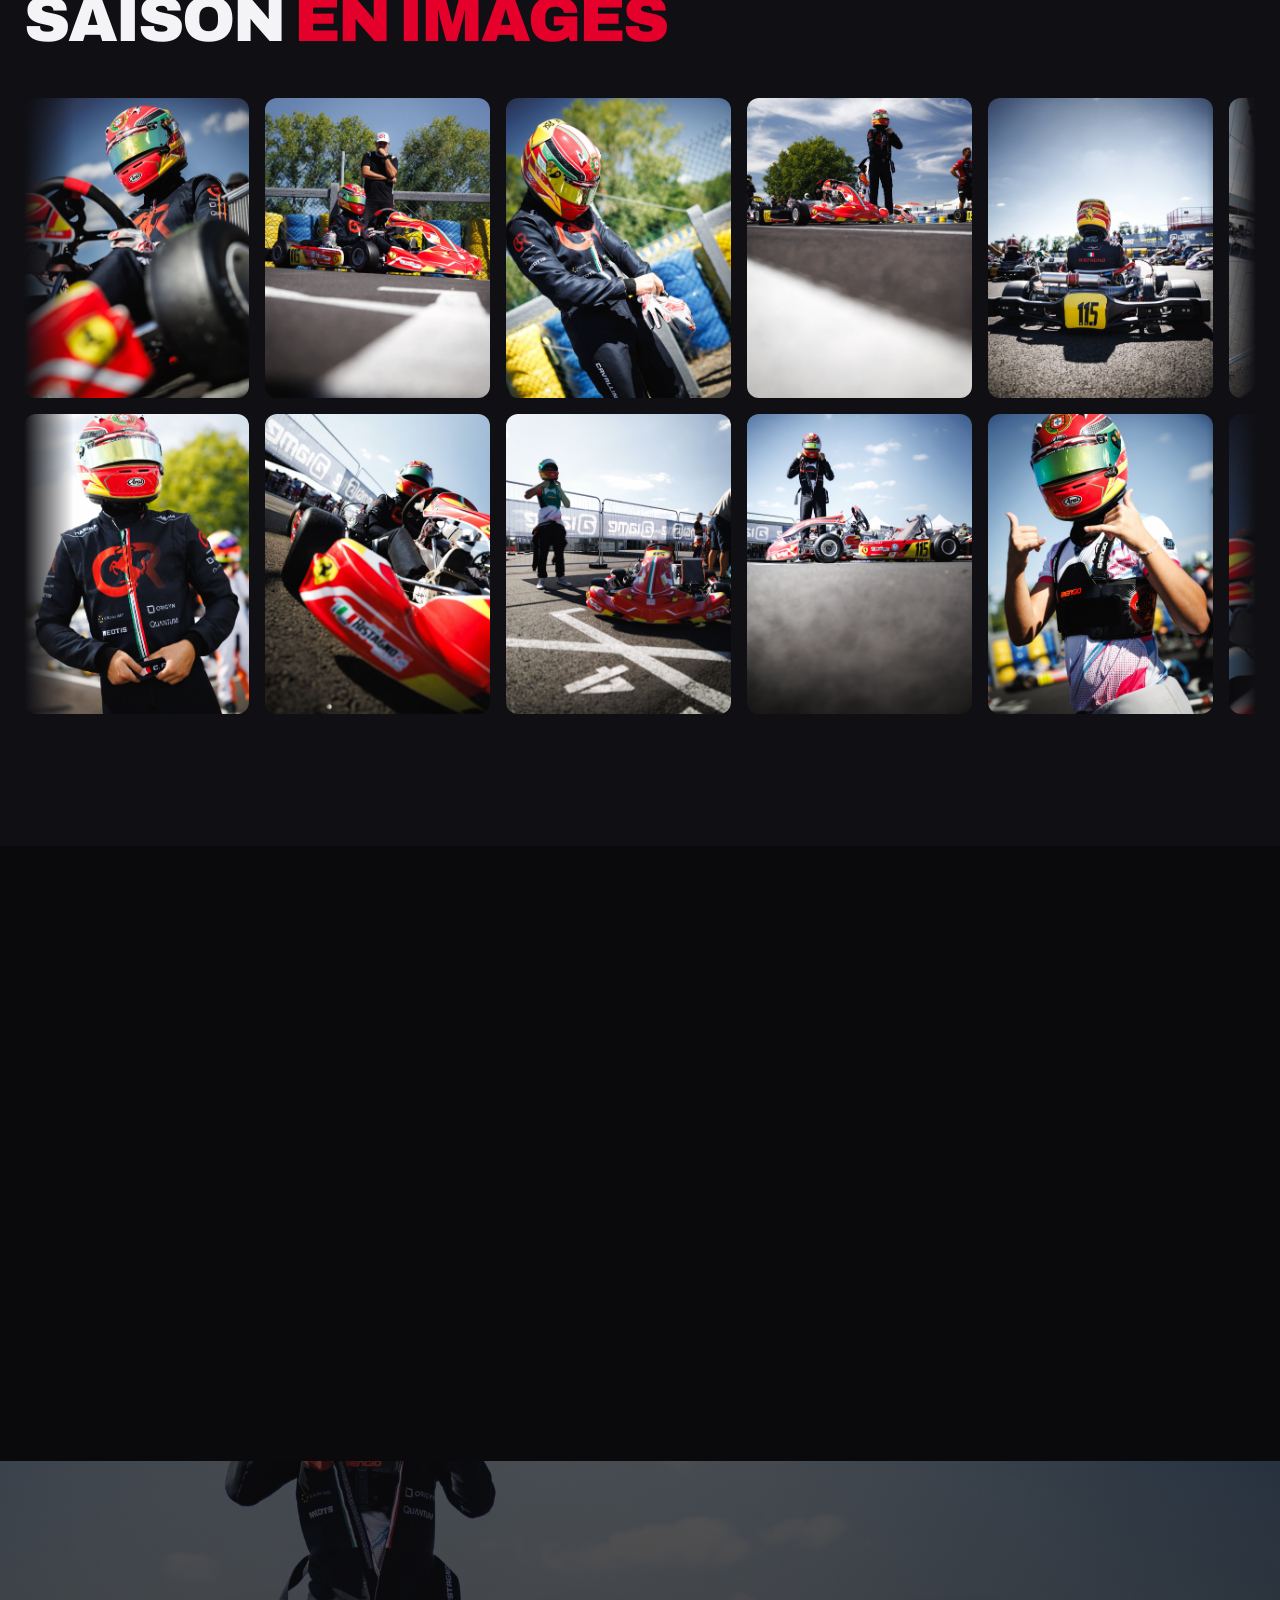
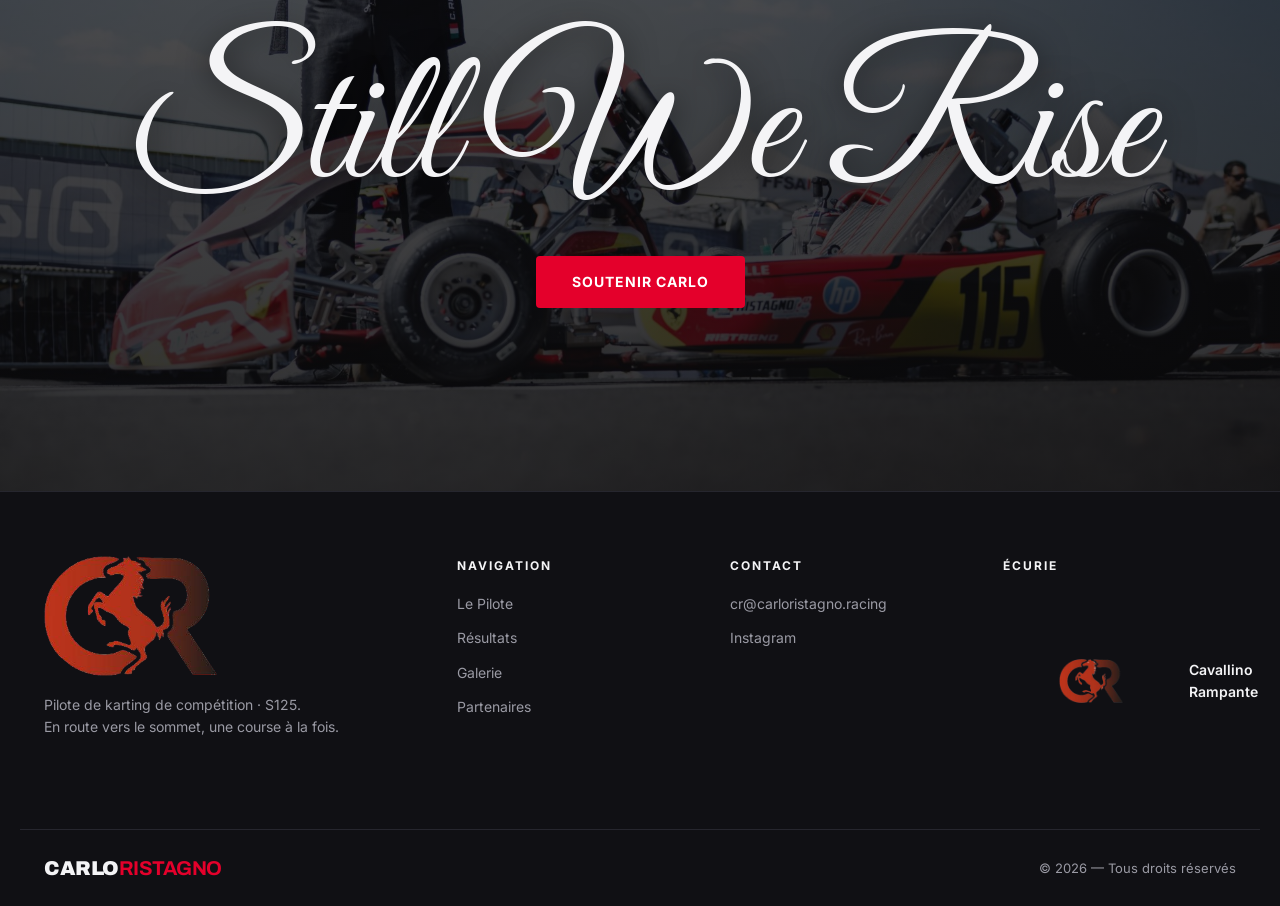
==== commit d01a5dd9: "Suppression section Contact (fusionnée au footer) et note Varennes/F4 Co-Authored-By: Claude Opus 4." ====
--- a/index.html
+++ b/index.html
@@ -198,7 +198,6 @@
       </div>
     </article>
   </div>
-  <p class="table-note">Varennes : première course au niveau national, cinquième course de sa carrière. Né en 2011, Carlo a 17 ans en 2028, l'âge d'entrée en F4.</p>
 
   <h3 class="subhead">Autres courses <span class="accent">hors championnat</span></h3>
   <div class="other-races">
@@ -349,23 +348,8 @@
   </div>
 </section>
 
-<!-- ===== CONTACT ===== -->
-<section id="contact" class="section">
-  <div class="section-head">
-    <span class="eyebrow">Contact</span>
-    <h2>Rejoignez <span class="accent">l'aventure</span></h2>
-  </div>
-  <div class="contact-box">
-    <p>Soutenez Carlo Ristagno dans son ascension vers les sommets du karting de compétition. Pour toute demande de partenariat ou de sponsoring :</p>
-    <a href="mailto:cr@carloristagno.racing" class="btn-primary">cr@carloristagno.racing</a>
-    <div class="socials">
-      <a href="https://www.instagram.com/carlo.ristagno" target="_blank" rel="noopener">Instagram</a>
-    </div>
-  </div>
-</section>
-
 <!-- ===== FOOTER ===== -->
-<footer>
+<footer id="contact">
   <div class="footer-top">
     <div class="footer-brand">
       <img src="assets/logo-cr-tight.png" alt="Carlo Ristagno" class="footer-logo">
@@ -382,7 +366,6 @@
       <h4>Contact</h4>
       <a href="mailto:cr@carloristagno.racing">cr@carloristagno.racing</a>
       <a href="https://www.instagram.com/carlo.ristagno" target="_blank" rel="noopener">Instagram</a>
-      <a href="#contact">Devenir sponsor</a>
     </div>
     <div class="footer-col footer-team">
       <h4>Écurie</h4>
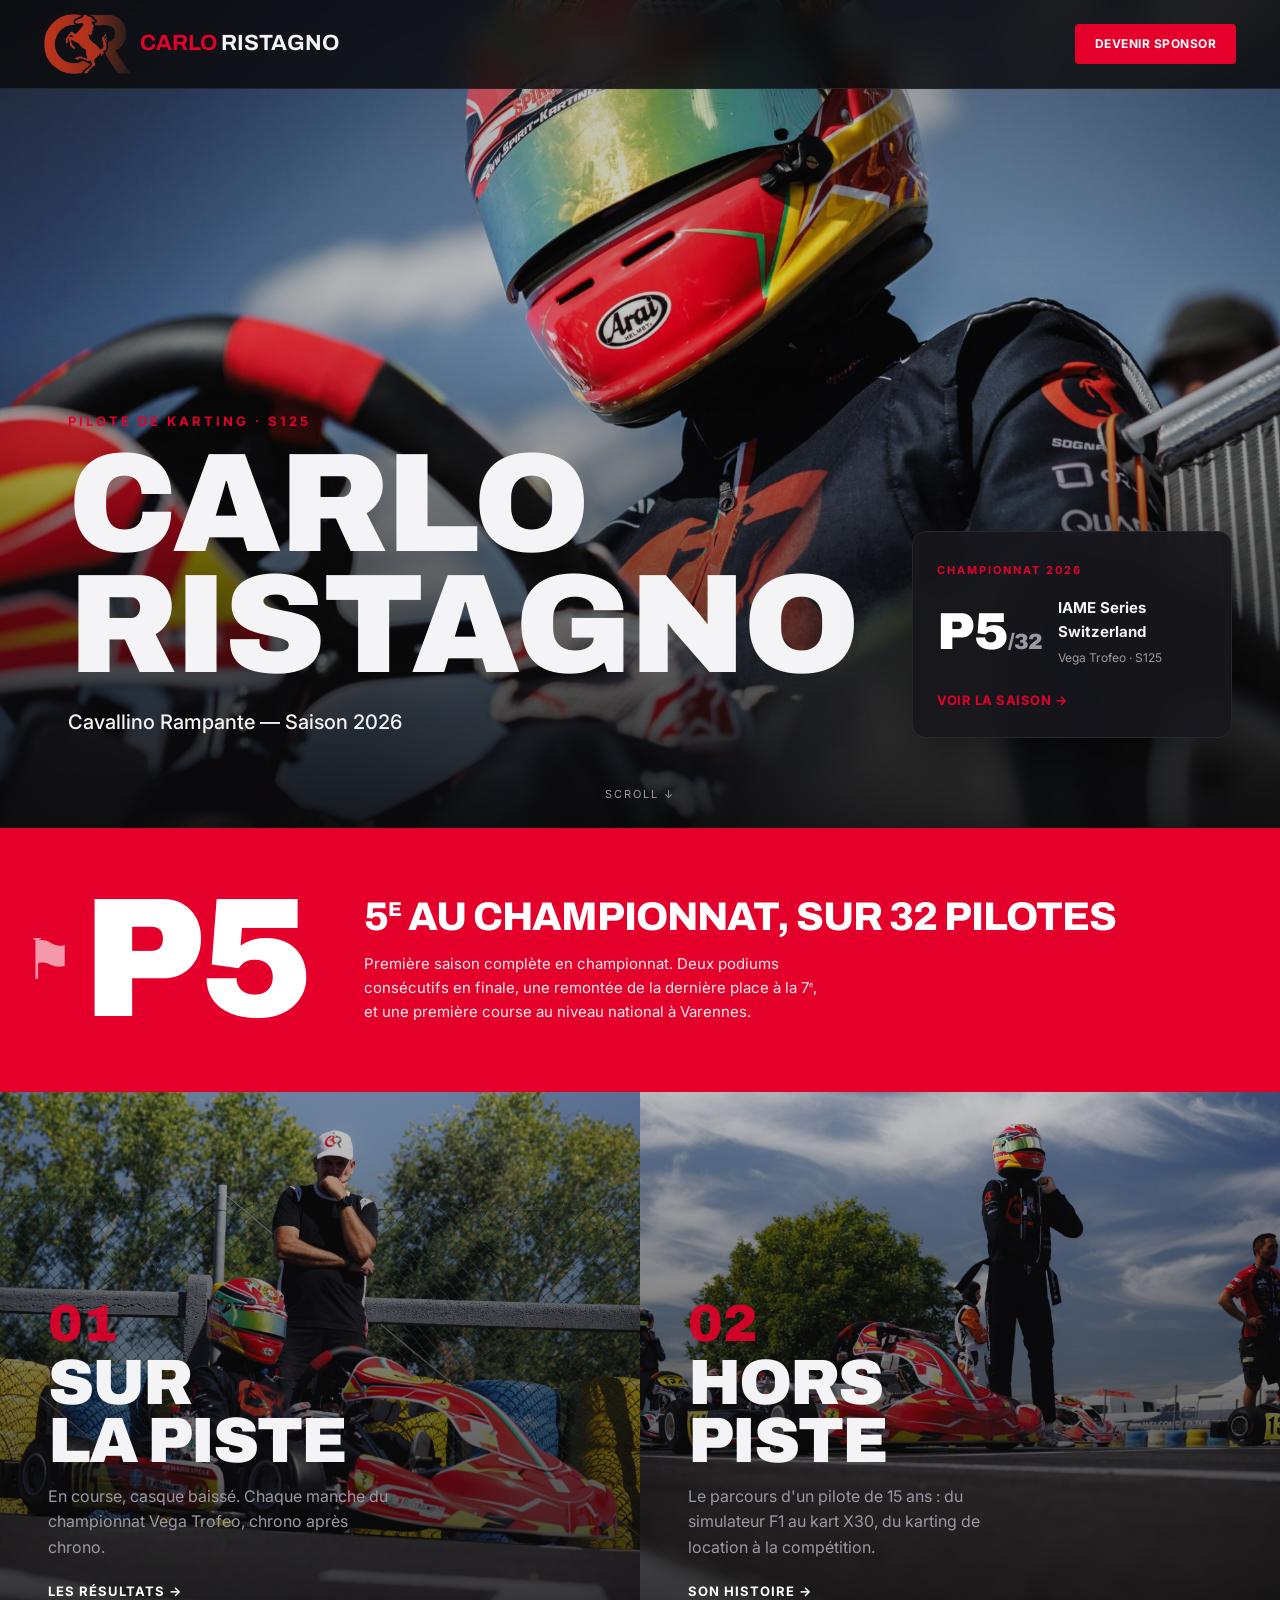
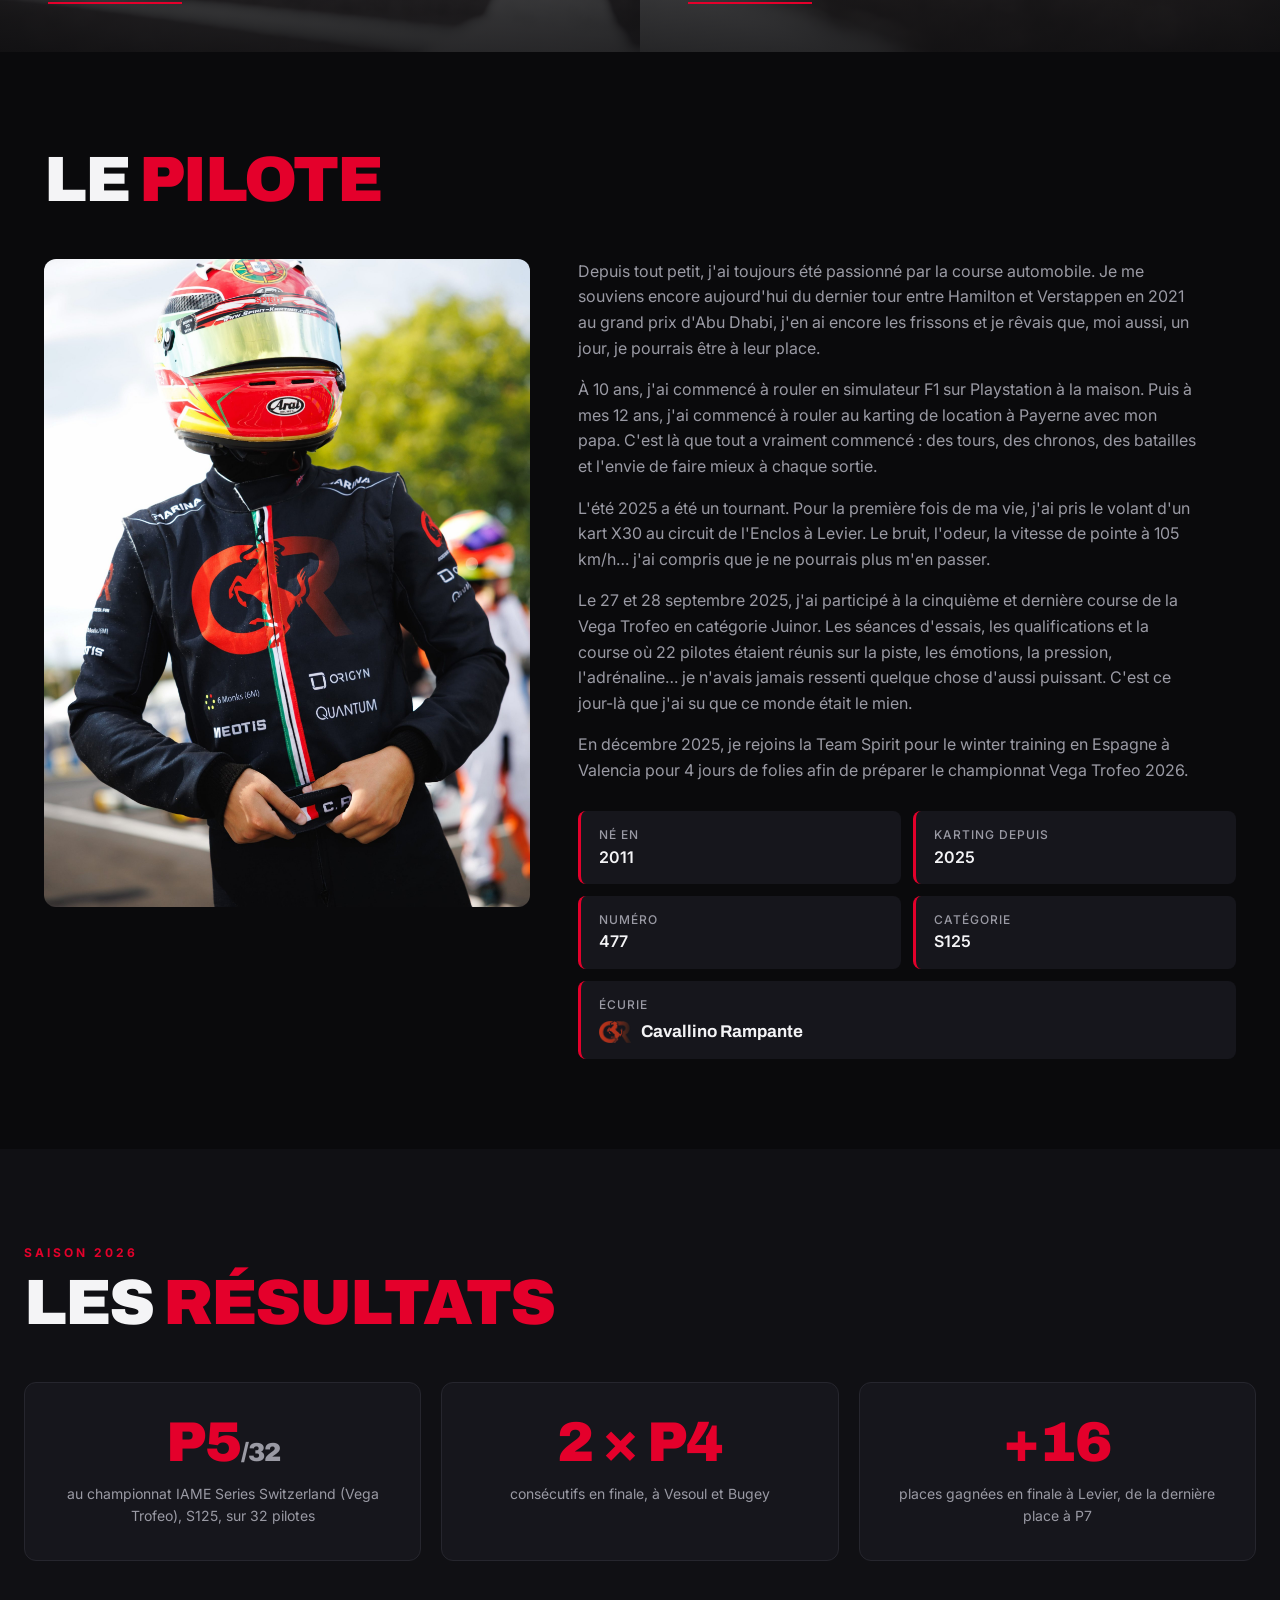
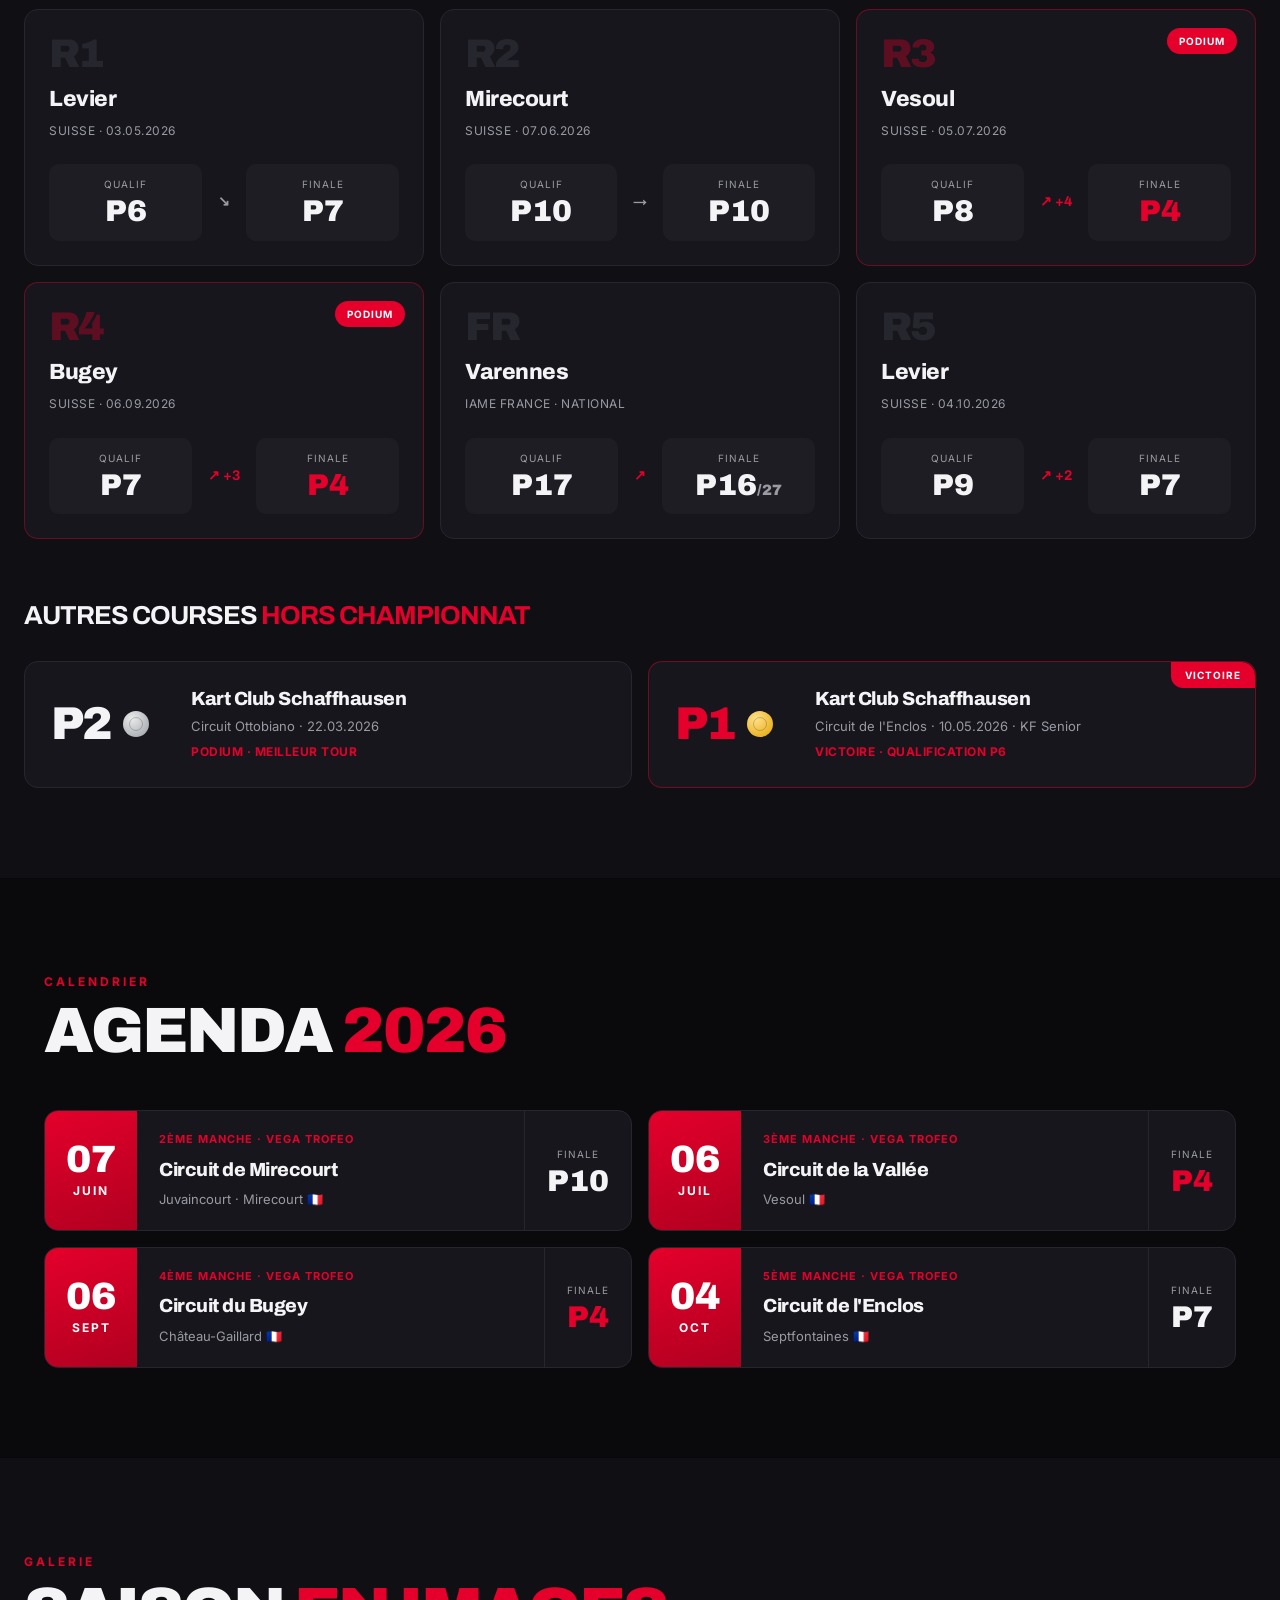
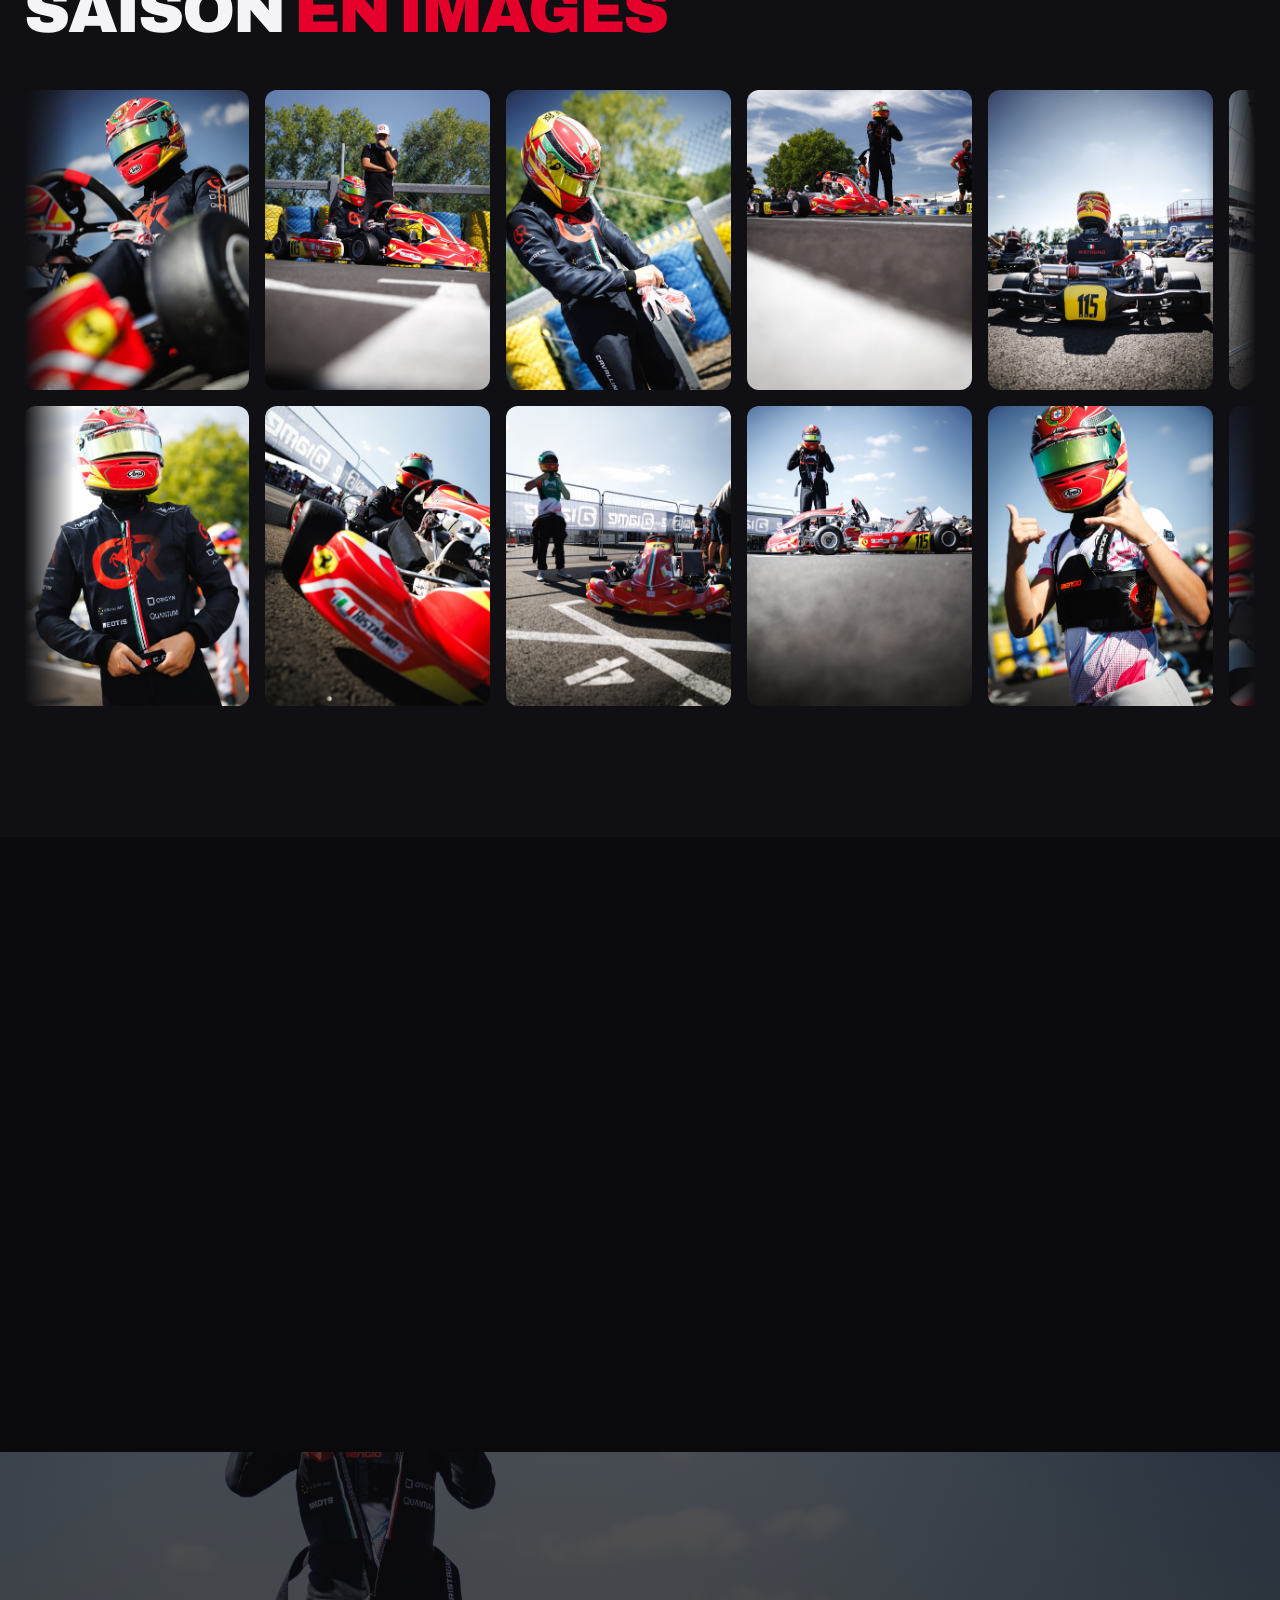
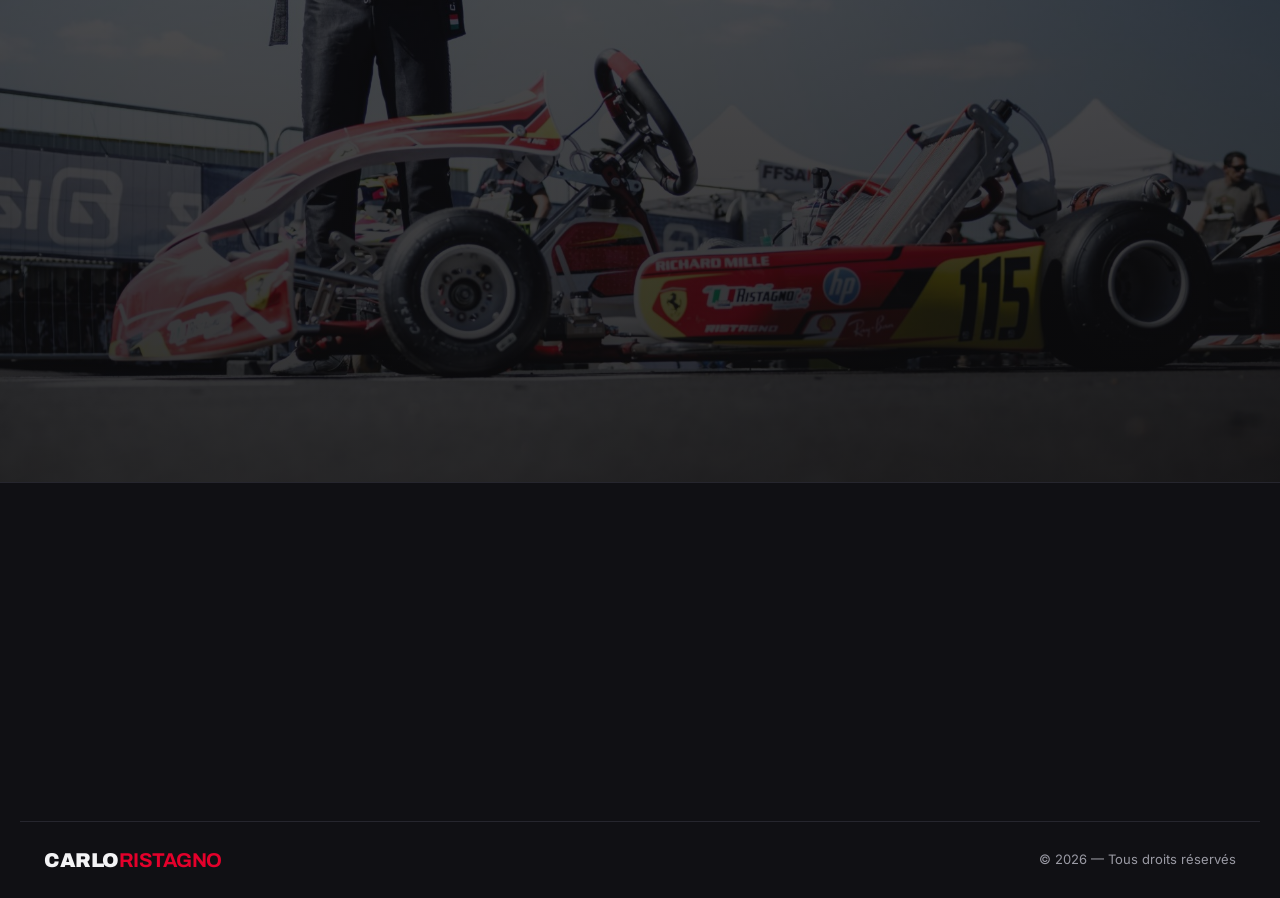
==== commit ff668587: "Header: suppression menu nav ; alignement vertical cartes autres courses Co-Authored-By: Claude Opus" ====
--- a/index.html
+++ b/index.html
@@ -19,16 +19,7 @@
       <img src="assets/logo-cr-tight.png" alt="Carlo Ristagno" class="brand-logo">
       <span class="brand-text"><strong>CARLO</strong> RISTAGNO</span>
     </a>
-    <nav id="nav">
-      <a href="#top">Accueil</a>
-      <a href="#pilote">Le Pilote</a>
-      <a href="#resultats">Résultats</a>
-      <a href="#galerie">Galerie</a>
-      <a href="#partenaires">Partenaires</a>
-      <a href="#contact">Contact</a>
-    </nav>
     <a href="#contact" class="btn-sponsor">Devenir Sponsor</a>
-    <button id="burger" aria-label="Menu">☰</button>
   </div>
 </header>
 
--- a/styles.css
+++ b/styles.css
@@ -132,9 +132,9 @@
 .ocard-medal.silver{background:radial-gradient(circle at 35% 30%,#eaeaea,#9aa0a6)}
 .ocard-medal::after{content:"";position:absolute;inset:6px;border-radius:50%;border:1.5px solid rgba(0,0,0,.2)}
 .ocard-rank{font-family:'Archivo';font-size:46px;font-weight:900;line-height:1;letter-spacing:-2px}
-.ocard-body{min-width:0}
+.ocard-body{min-width:0;display:flex;flex-direction:column;justify-content:center;gap:5px}
 .ocard-body strong{display:block;font-family:'Archivo';font-size:19px;font-weight:800;letter-spacing:-.5px;line-height:1.2}
-.ocard-body span{display:block;color:var(--txt-dim);font-size:13px;margin:6px 0}
+.ocard-body span{display:block;color:var(--txt-dim);font-size:13px;margin:0}
 .ocard-body em{color:var(--red);font-size:12px;font-style:normal;font-weight:700;text-transform:uppercase;letter-spacing:.5px}
 .ocard-win{border-color:rgba(228,0,43,.45)}
 .ocard-win .ocard-rank{color:var(--red)}
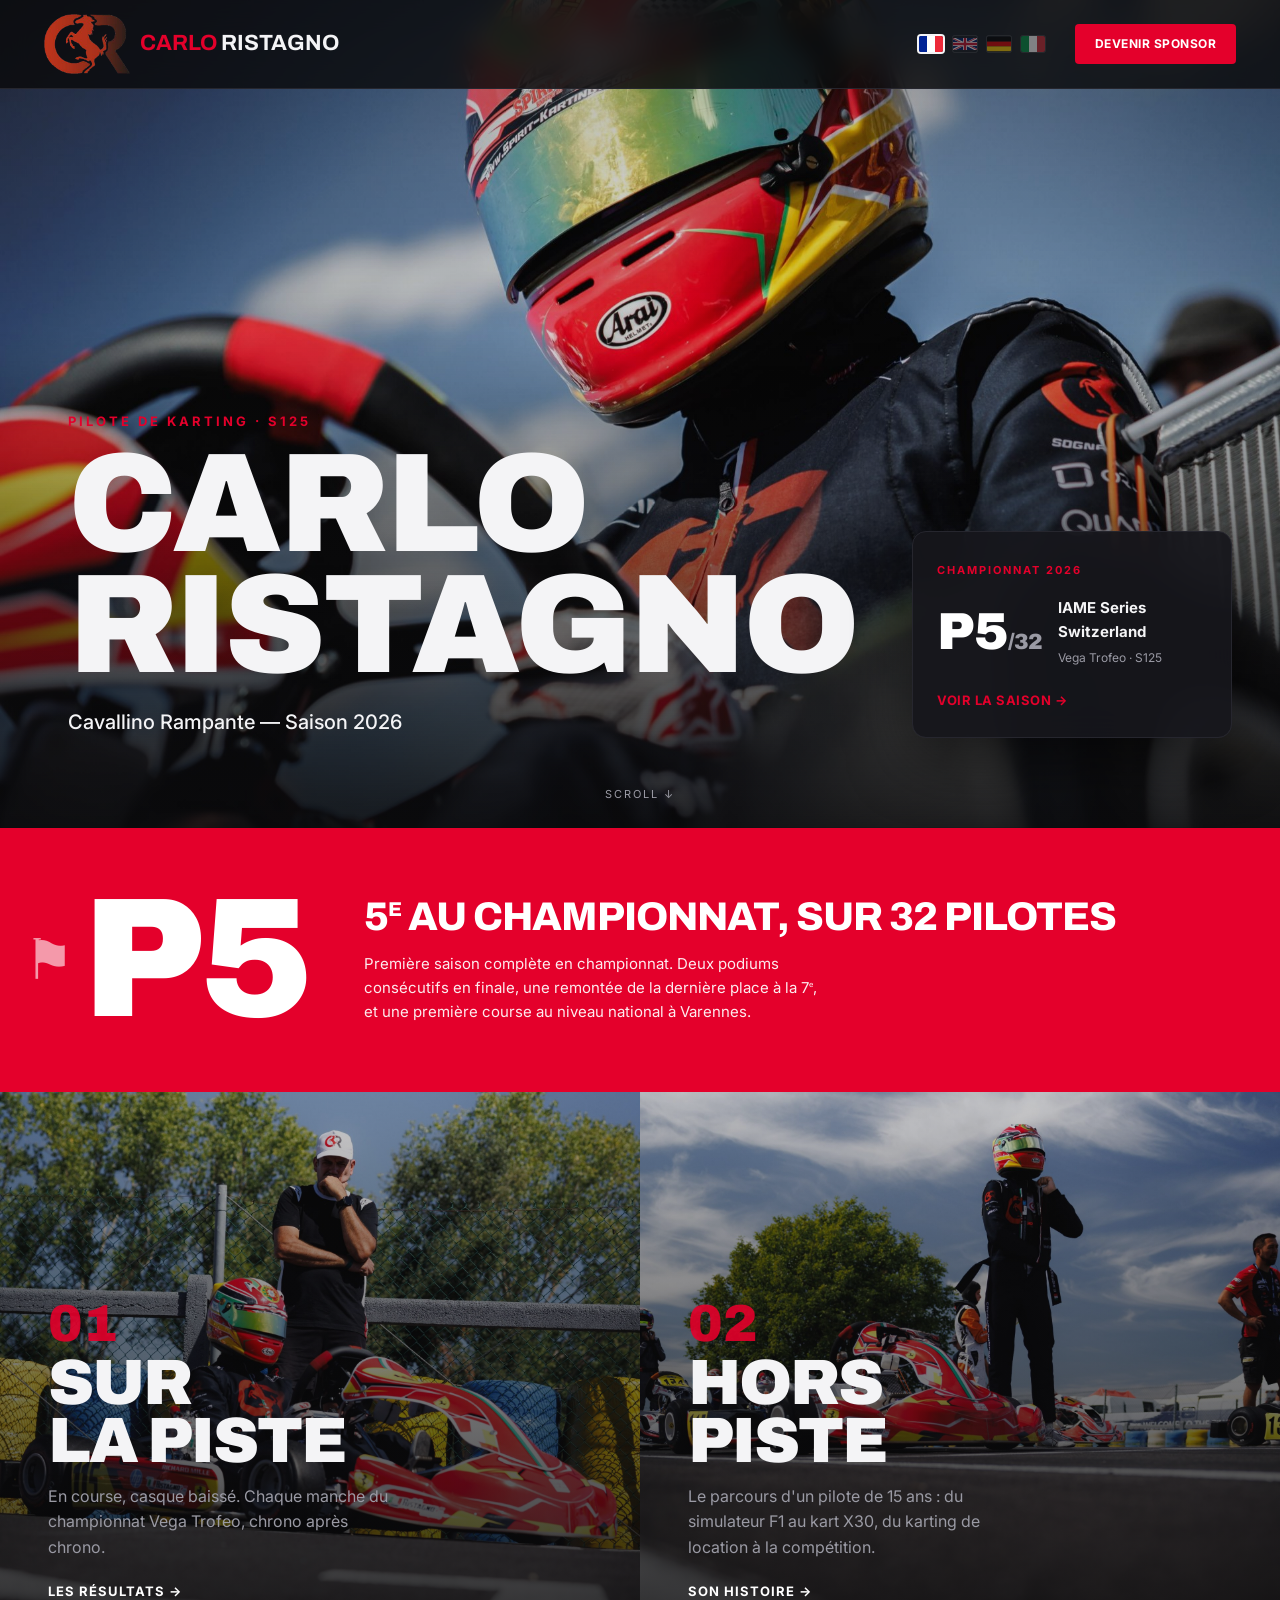
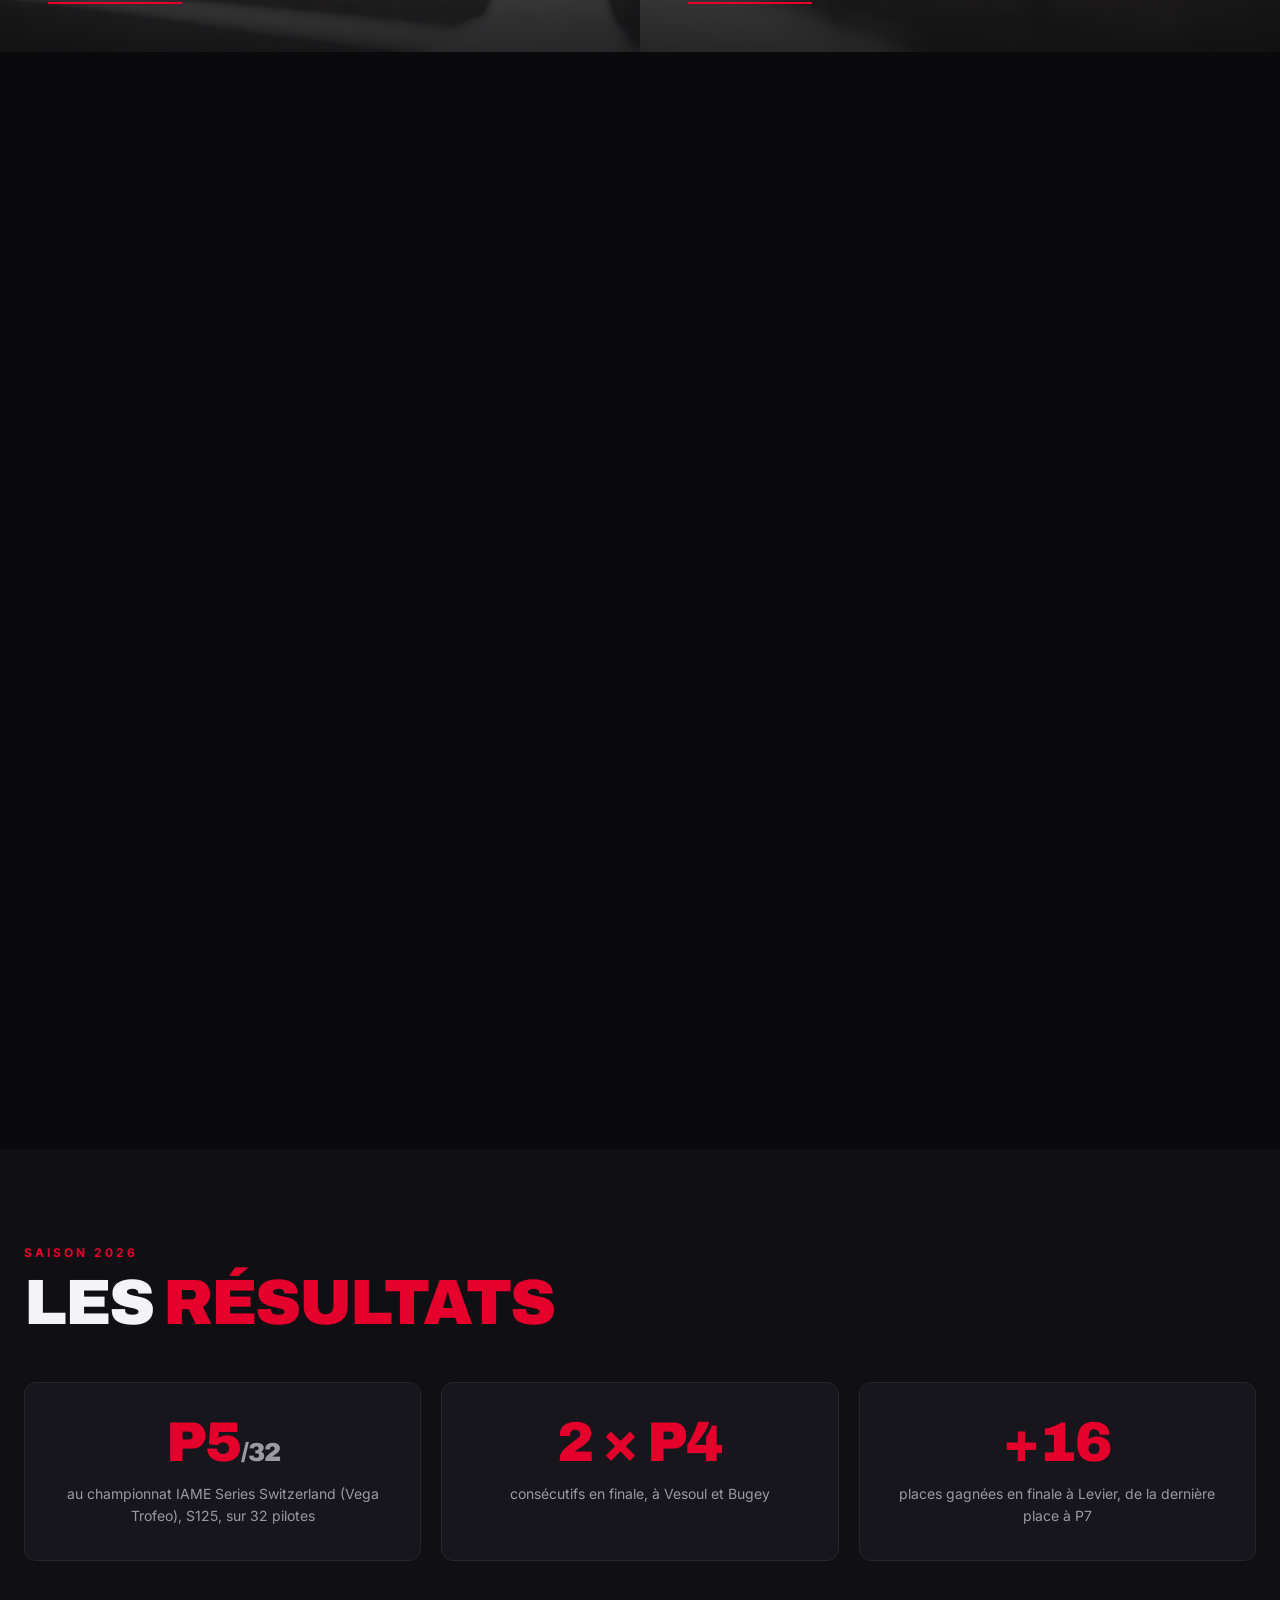
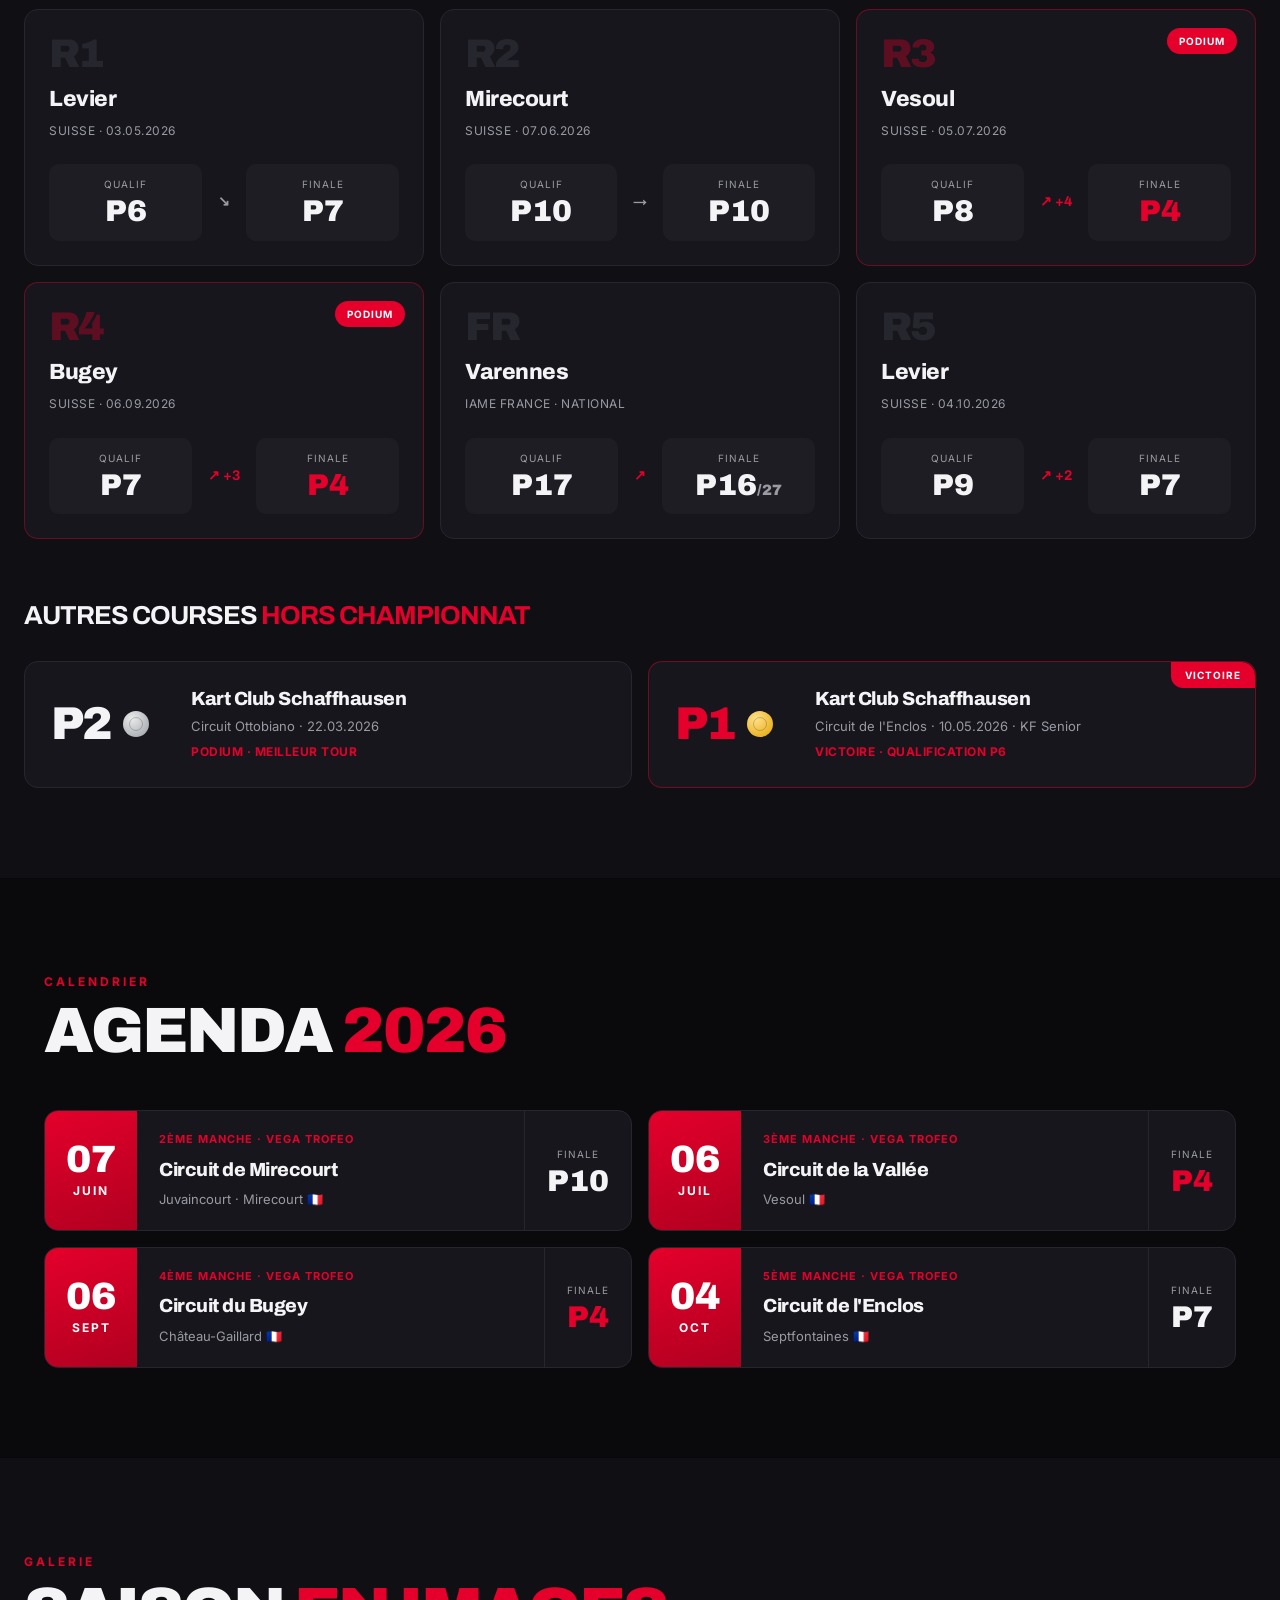
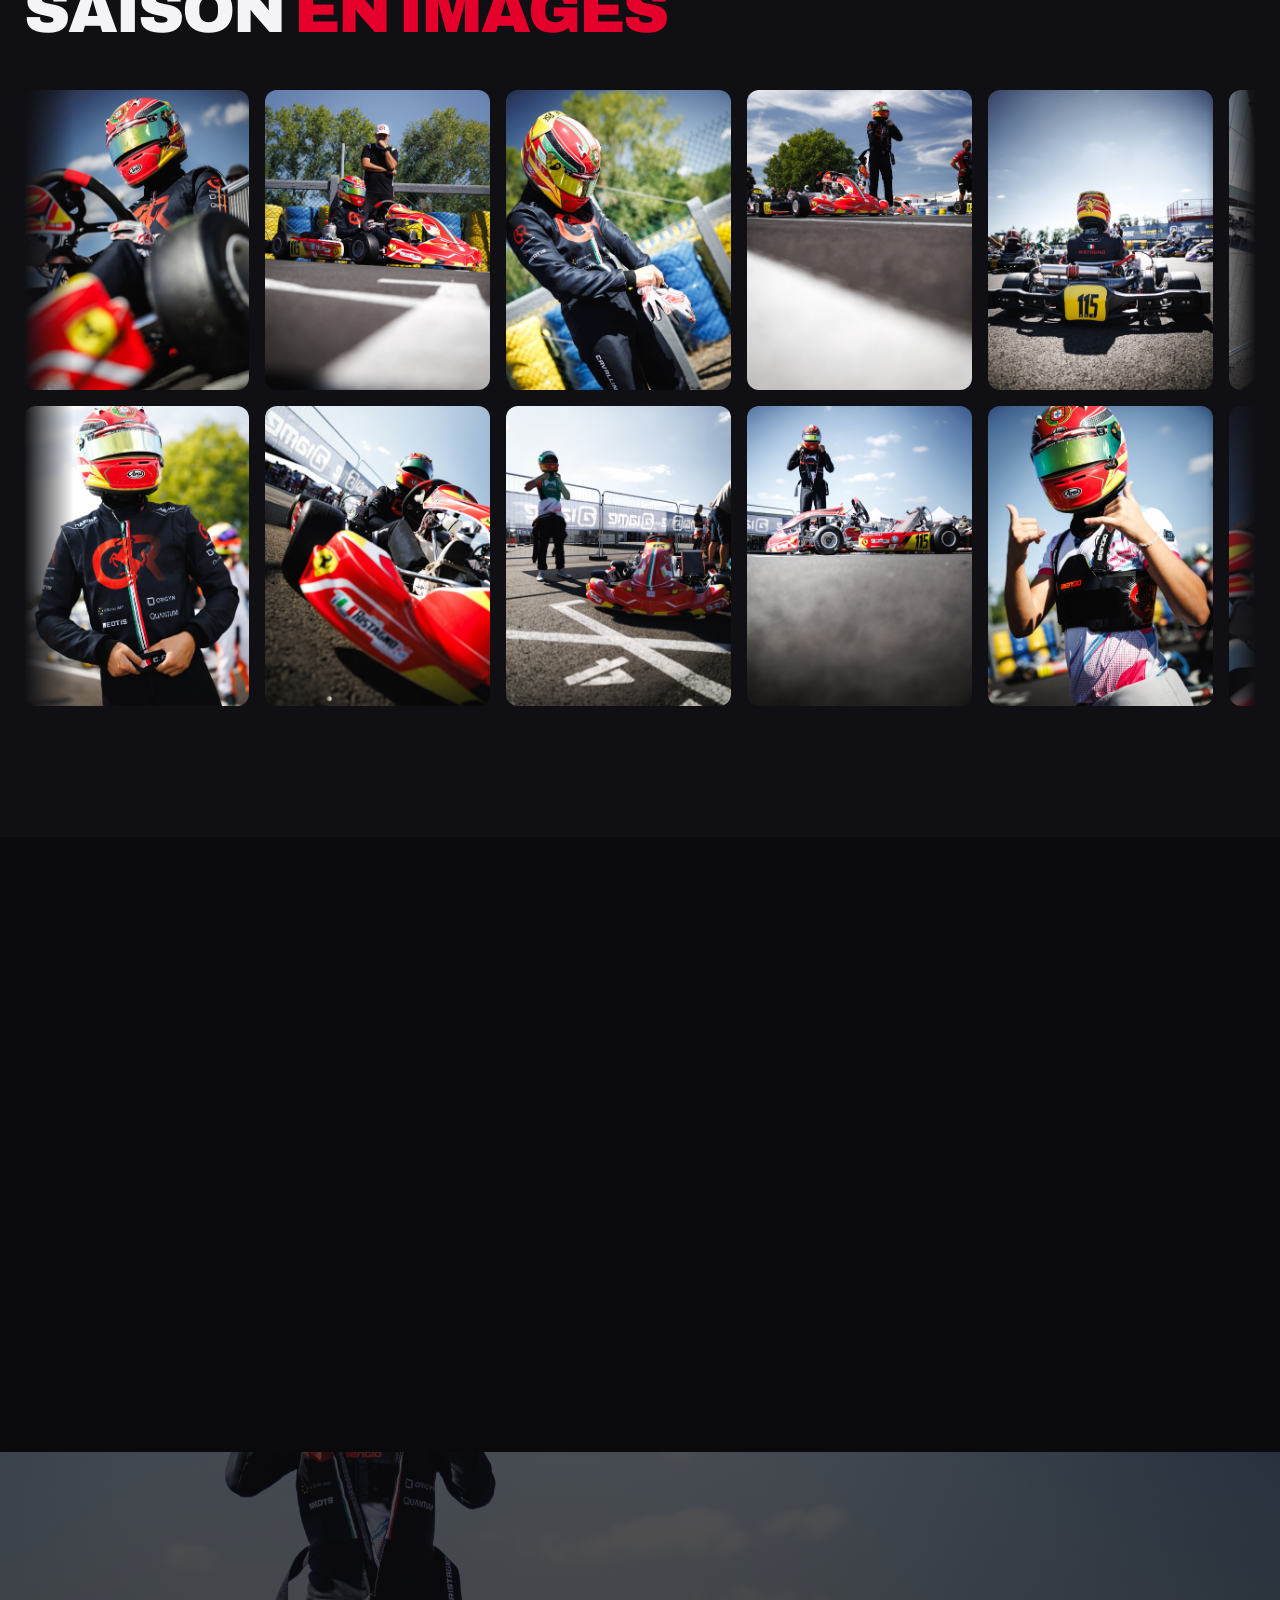
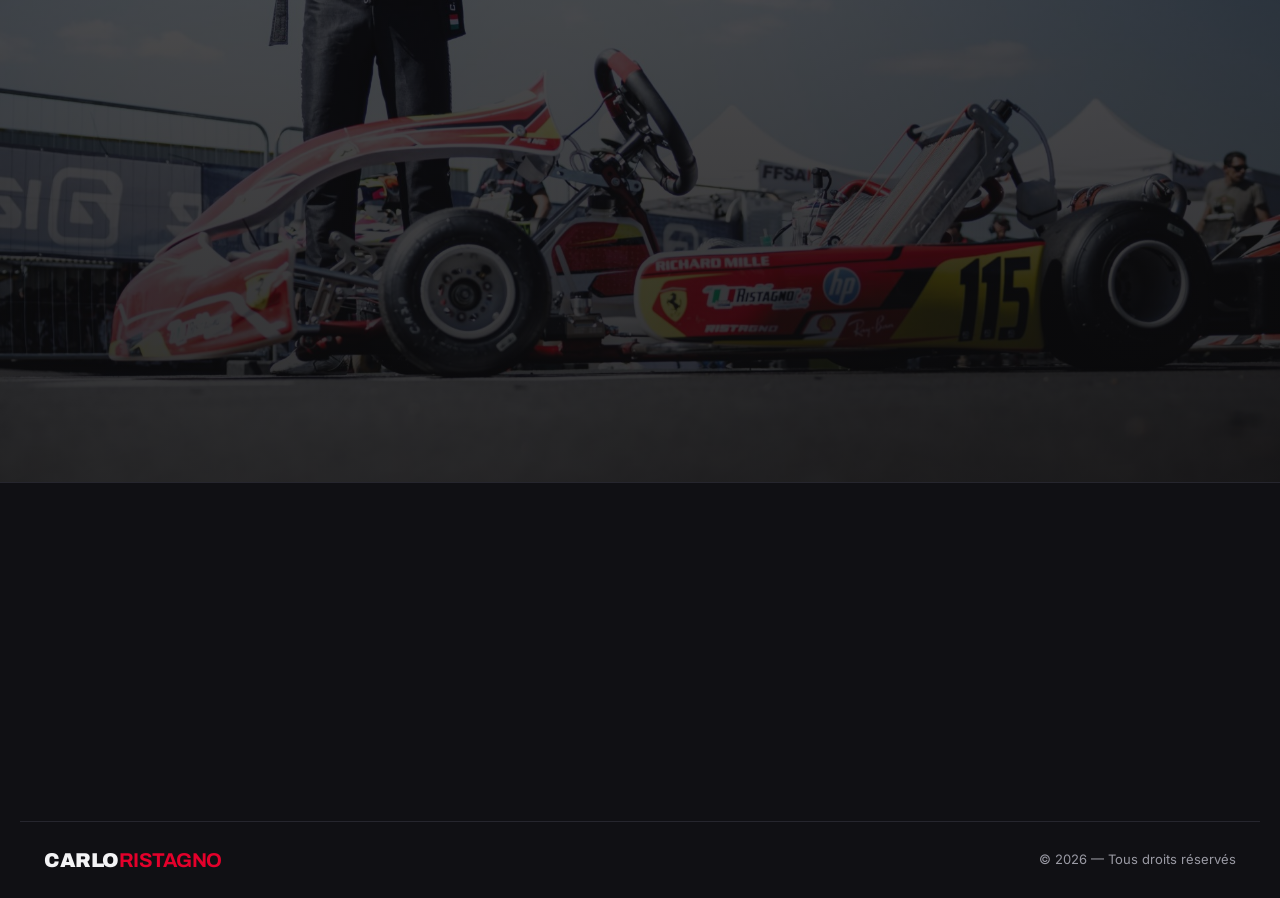
==== commit 378c267f: "Versions EN/DE/IT et sélecteur de langue à drapeaux Co-Authored-By: Claude Opus 5.5 <noreply@anthrop" ====
--- a/index.html
+++ b/index.html
@@ -4,6 +4,12 @@
 <meta charset="UTF-8">
 <meta name="viewport" content="width=device-width, initial-scale=1.0">
 <title>Carlo Ristagno Racing — Pilote de karting</title>
+<link rel="alternate" hreflang="fr" href="https://carloristagno.racing/">
+<link rel="alternate" hreflang="en" href="https://carloristagno.racing/en/">
+<link rel="alternate" hreflang="de" href="https://carloristagno.racing/de/">
+<link rel="alternate" hreflang="it" href="https://carloristagno.racing/it/">
+<link rel="alternate" hreflang="x-default" href="https://carloristagno.racing/">
+
 <meta name="description" content="Carlo Ristagno, pilote de karting de compétition. Saison 2026 en S125 — Championnat IAME Series Switzerland (Vega Trofeo).">
 <link rel="preconnect" href="https://fonts.googleapis.com">
 <link rel="preconnect" href="https://fonts.gstatic.com" crossorigin>
@@ -19,6 +25,7 @@
       <img src="assets/logo-cr-tight.png" alt="Carlo Ristagno" class="brand-logo">
       <span class="brand-text"><strong>CARLO</strong> RISTAGNO</span>
     </a>
+    <nav class="lang" aria-label="Langue"><a href="/" lang="fr" hreflang="fr" aria-label="Français" title="Français" aria-current="page"><svg viewBox="0 0 3 2" aria-hidden="true"><rect width="1" height="2" fill="#002395"/><rect x="1" width="1" height="2" fill="#fff"/><rect x="2" width="1" height="2" fill="#ED2939"/></svg></a><a href="/en/" lang="en" hreflang="en" aria-label="English" title="English"><svg viewBox="0 0 60 30" aria-hidden="true"><clipPath id="uk-s"><path d="M0,0v30h60V0z"/></clipPath><clipPath id="uk-t"><path d="M30,15h30v15zv15H0zH0V0zV0h30z"/></clipPath><g clip-path="url(#uk-s)"><path d="M0,0v30h60V0z" fill="#012169"/><path d="M0,0L60,30M60,0L0,30" stroke="#fff" stroke-width="6"/><path d="M0,0L60,30M60,0L0,30" clip-path="url(#uk-t)" stroke="#C8102E" stroke-width="4"/><path d="M30,0v30M0,15h60" stroke="#fff" stroke-width="10"/><path d="M30,0v30M0,15h60" stroke="#C8102E" stroke-width="6"/></g></svg></a><a href="/de/" lang="de" hreflang="de" aria-label="Deutsch" title="Deutsch"><svg viewBox="0 0 5 3" aria-hidden="true"><rect width="5" height="1" fill="#000"/><rect y="1" width="5" height="1" fill="#DD0000"/><rect y="2" width="5" height="1" fill="#FFCE00"/></svg></a><a href="/it/" lang="it" hreflang="it" aria-label="Italiano" title="Italiano"><svg viewBox="0 0 3 2" aria-hidden="true"><rect width="1" height="2" fill="#009246"/><rect x="1" width="1" height="2" fill="#fff"/><rect x="2" width="1" height="2" fill="#CE2B37"/></svg></a></nav>
     <a href="#contact" class="btn-sponsor">Devenir Sponsor</a>
   </div>
 </header>
@@ -96,7 +103,7 @@
       <p>Depuis tout petit, j'ai toujours été passionné par la course automobile. Je me souviens encore aujourd'hui du dernier tour entre Hamilton et Verstappen en 2021 au grand prix d'Abu Dhabi, j'en ai encore les frissons et je rêvais que, moi aussi, un jour, je pourrais être à leur place.</p>
       <p>À 10 ans, j'ai commencé à rouler en simulateur F1 sur Playstation à la maison. Puis à mes 12 ans, j'ai commencé à rouler au karting de location à Payerne avec mon papa. C'est là que tout a vraiment commencé : des tours, des chronos, des batailles et l'envie de faire mieux à chaque sortie.</p>
       <p>L'été 2025 a été un tournant. Pour la première fois de ma vie, j'ai pris le volant d'un kart X30 au circuit de l'Enclos à Levier. Le bruit, l'odeur, la vitesse de pointe à 105 km/h… j'ai compris que je ne pourrais plus m'en passer.</p>
-      <p>Le 27 et 28 septembre 2025, j'ai participé à la cinquième et dernière course de la Vega Trofeo en catégorie Juinor. Les séances d'essais, les qualifications et la course où 22 pilotes étaient réunis sur la piste, les émotions, la pression, l'adrénaline… je n'avais jamais ressenti quelque chose d'aussi puissant. C'est ce jour-là que j'ai su que ce monde était le mien.</p>
+      <p>Le 27 et 28 septembre 2025, j'ai participé à la cinquième et dernière course de la Vega Trofeo en catégorie Junior. Les séances d'essais, les qualifications et la course où 22 pilotes étaient réunis sur la piste, les émotions, la pression, l'adrénaline… je n'avais jamais ressenti quelque chose d'aussi puissant. C'est ce jour-là que j'ai su que ce monde était le mien.</p>
       <p>En décembre 2025, je rejoins la Team Spirit pour le winter training en Espagne à Valencia pour 4 jours de folies afin de préparer le championnat Vega Trofeo 2026.</p>
       <ul class="pilote-facts">
         <li><span>Né en</span> 2011</li>
--- a/styles.css
+++ b/styles.css
@@ -263,3 +263,12 @@
   .shot{height:180px}
   .hero-card{margin:-50px 16px 0}
 }
+
+/* Sélecteur de langue (drapeaux) */
+.lang{display:flex;align-items:center;gap:10px;margin-left:auto;margin-right:18px}
+.lang a{display:block;line-height:0;opacity:.45;transition:opacity .2s,transform .2s}
+.lang a:hover{opacity:1;transform:translateY(-1px)}
+.lang a[aria-current="page"]{opacity:1}
+.lang svg{width:24px;height:16px;border-radius:2px;box-shadow:0 0 0 1px rgba(127,127,127,.35)}
+.lang a[aria-current="page"] svg{box-shadow:0 0 0 2px currentColor}
+@media (max-width:520px){.lang{gap:7px;margin-right:10px}.lang svg{width:20px;height:13px}}
